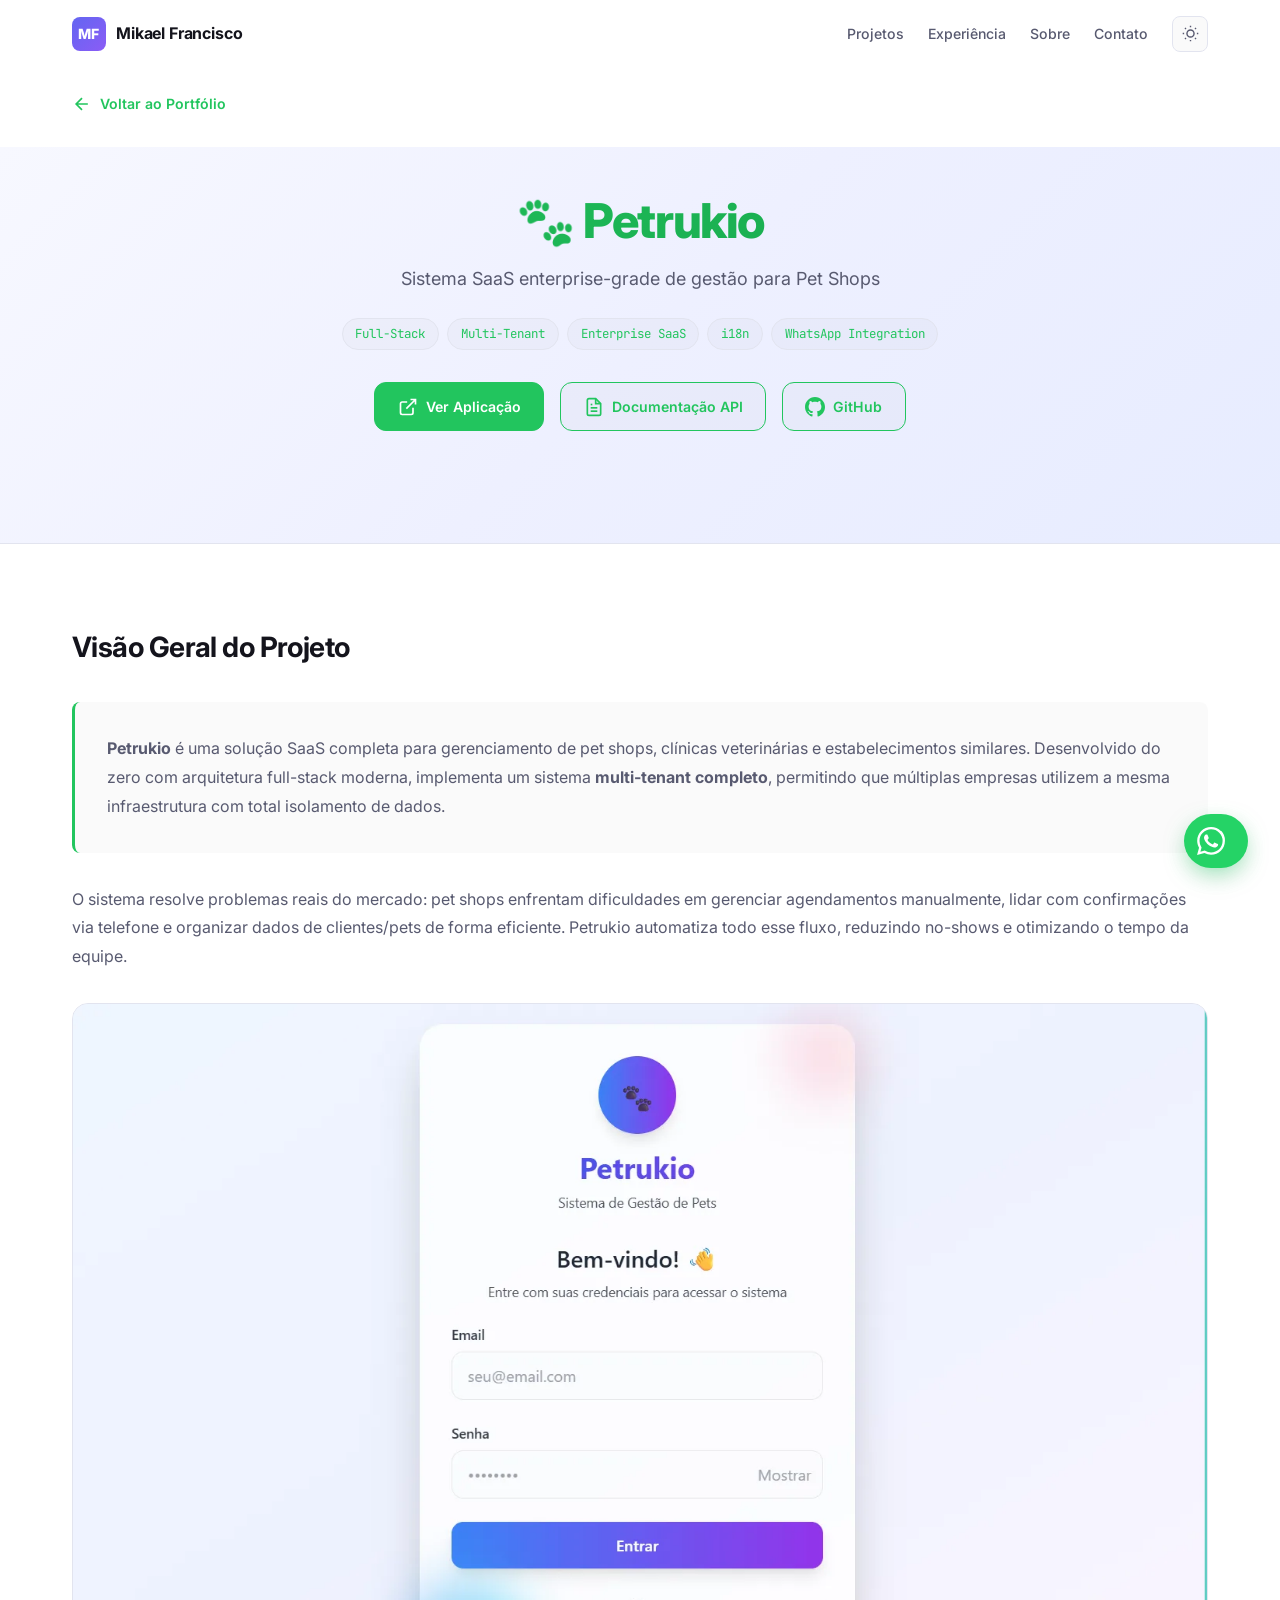
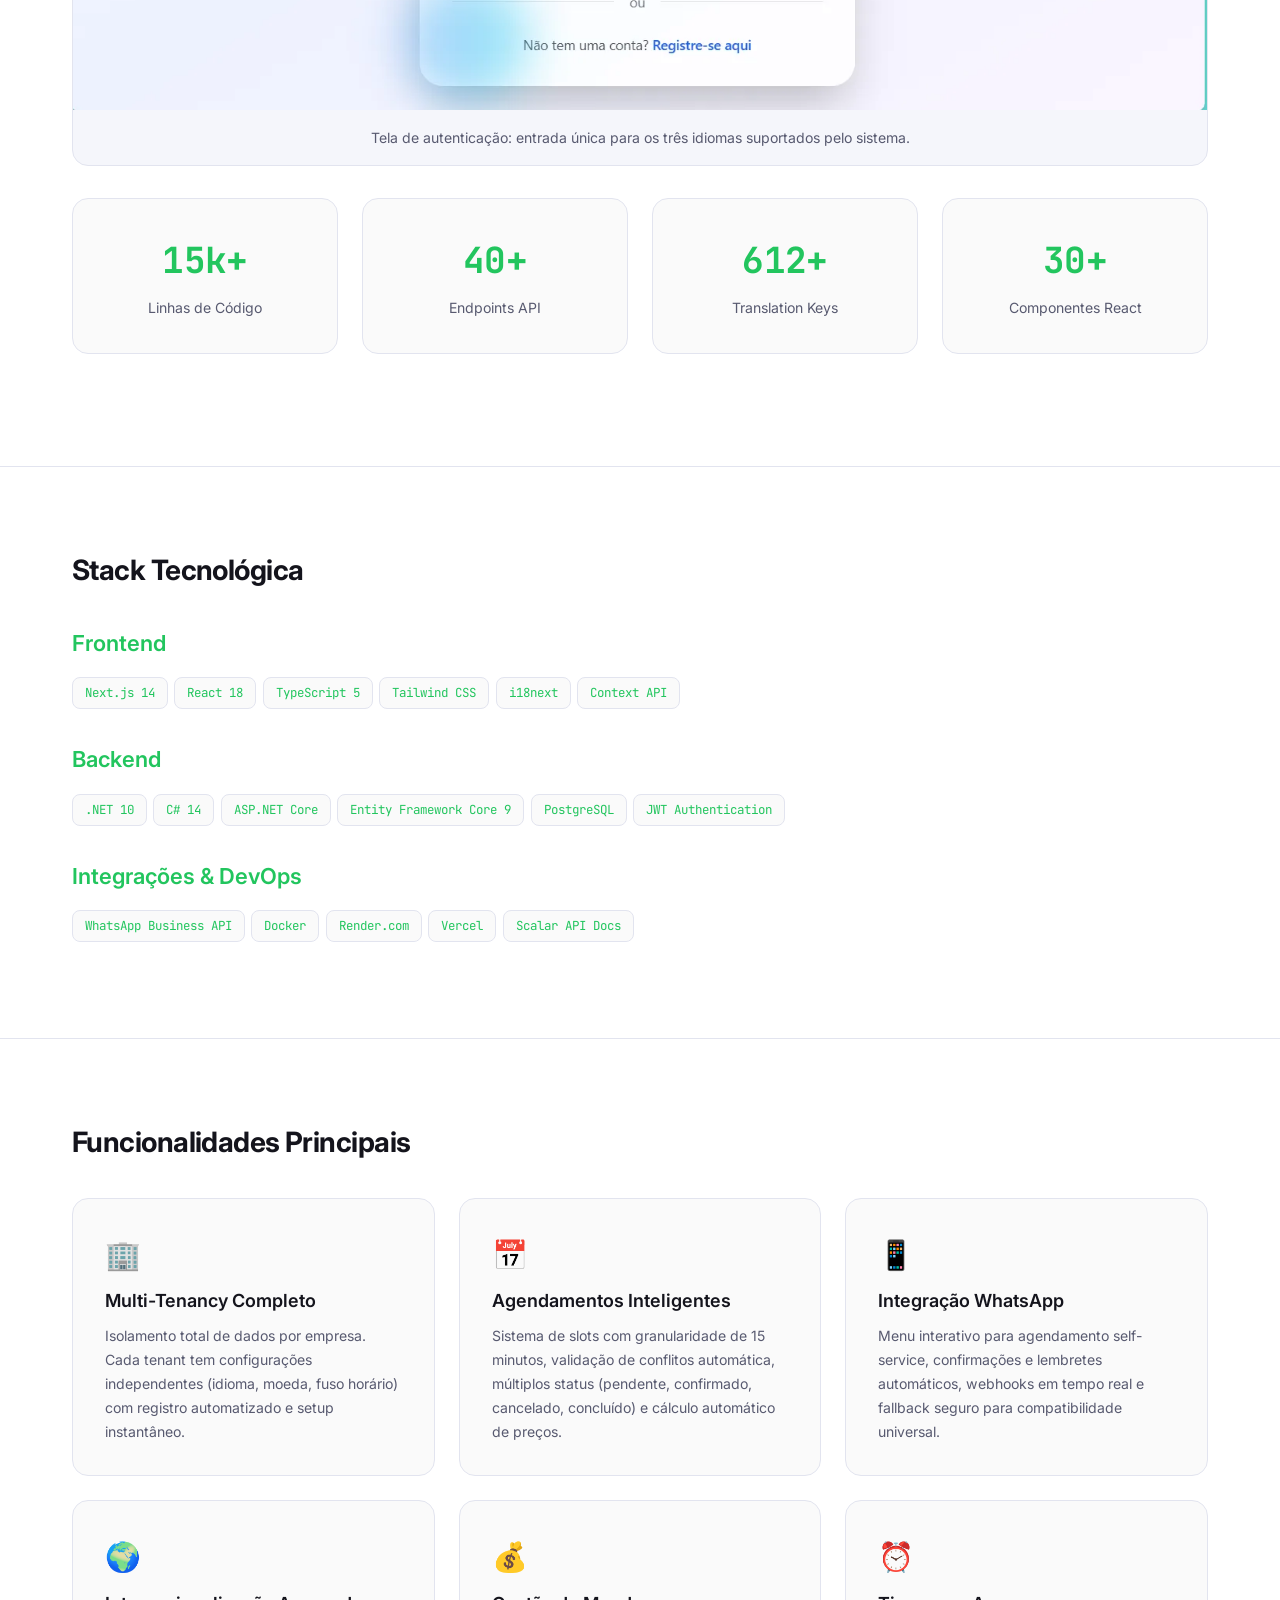
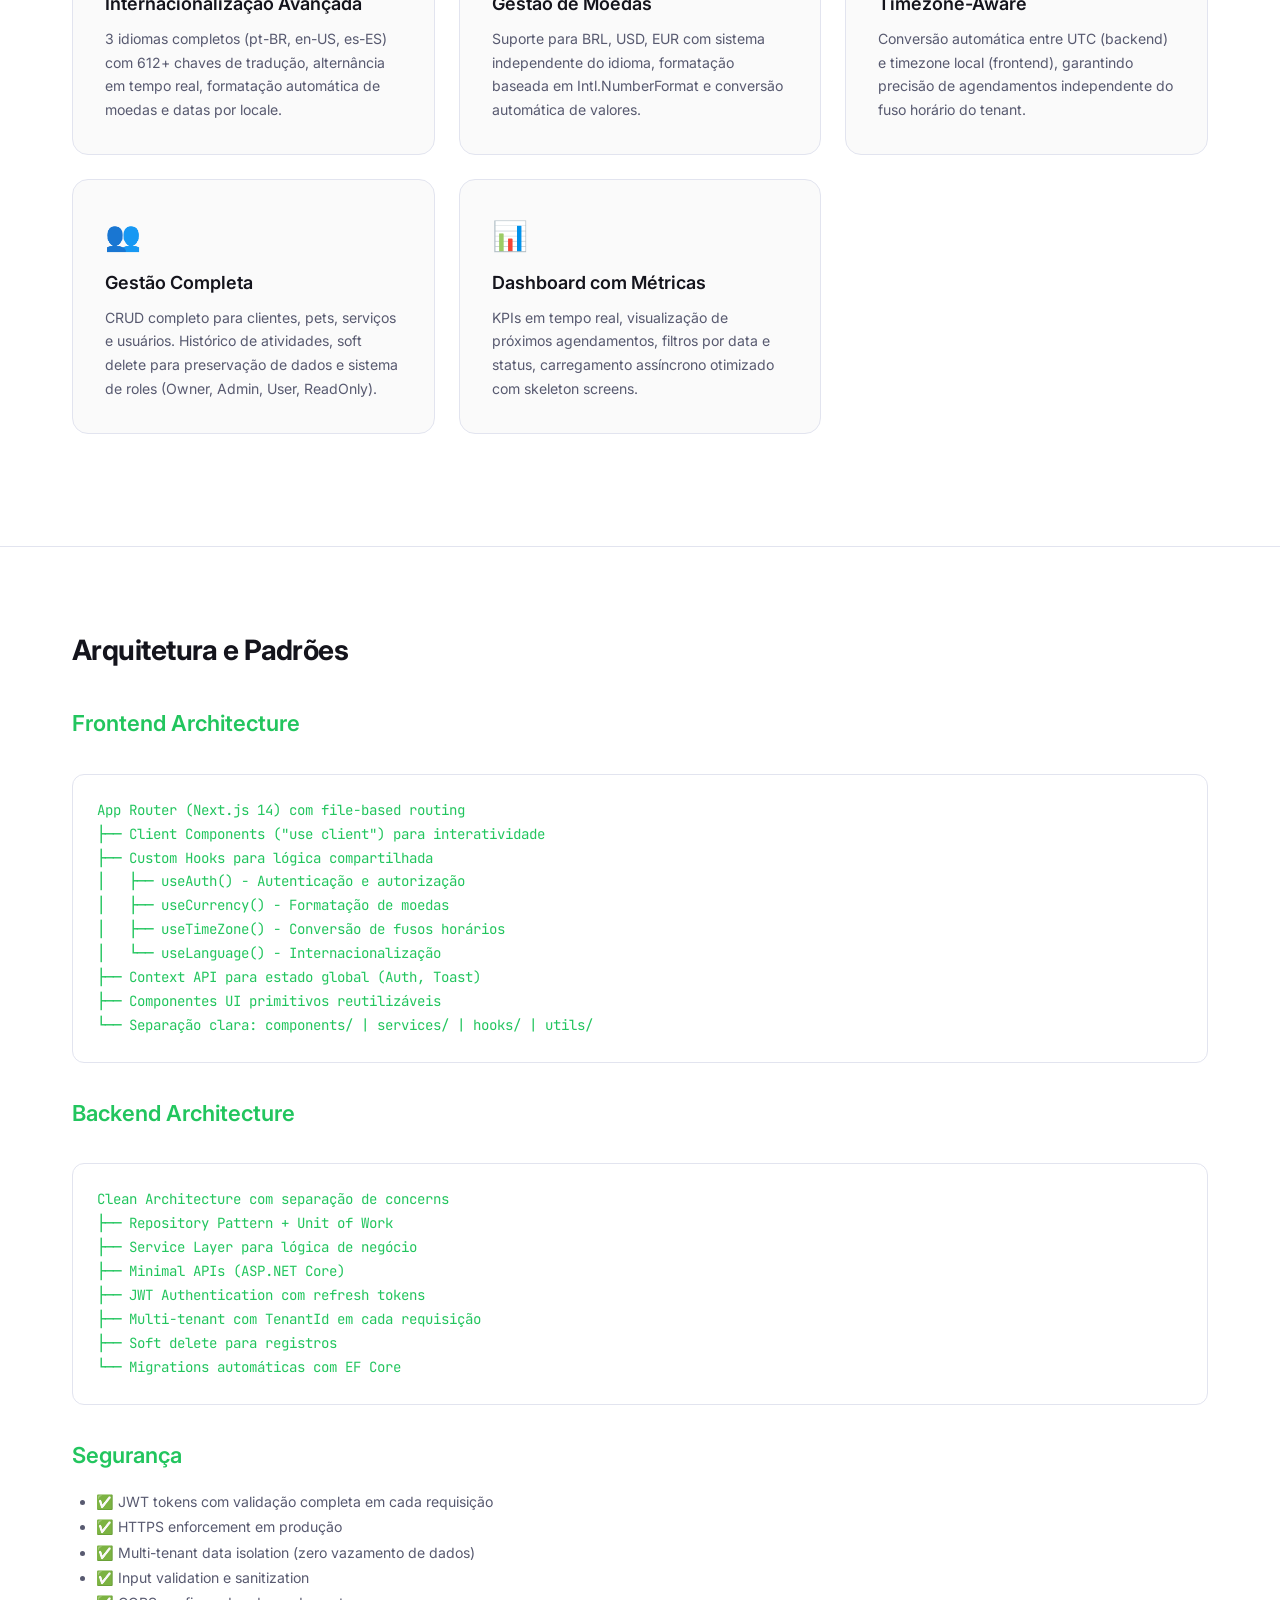
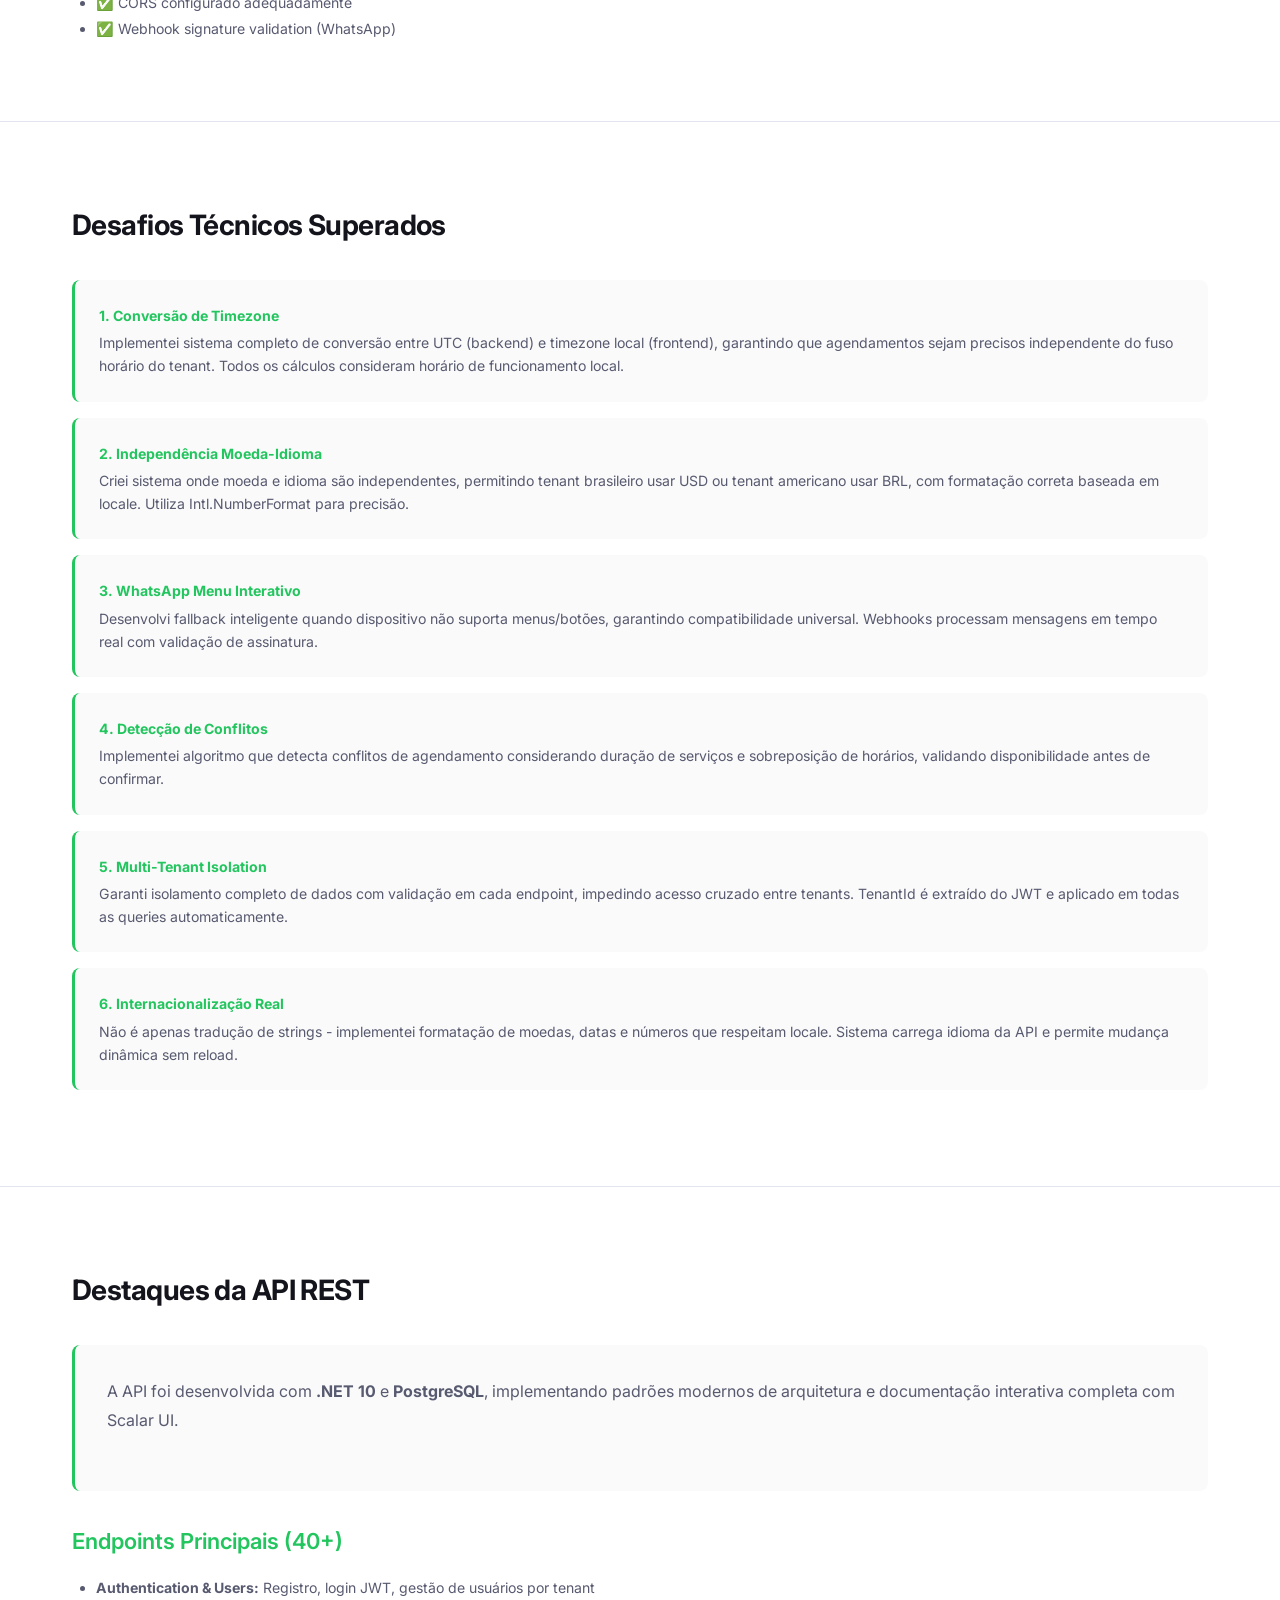
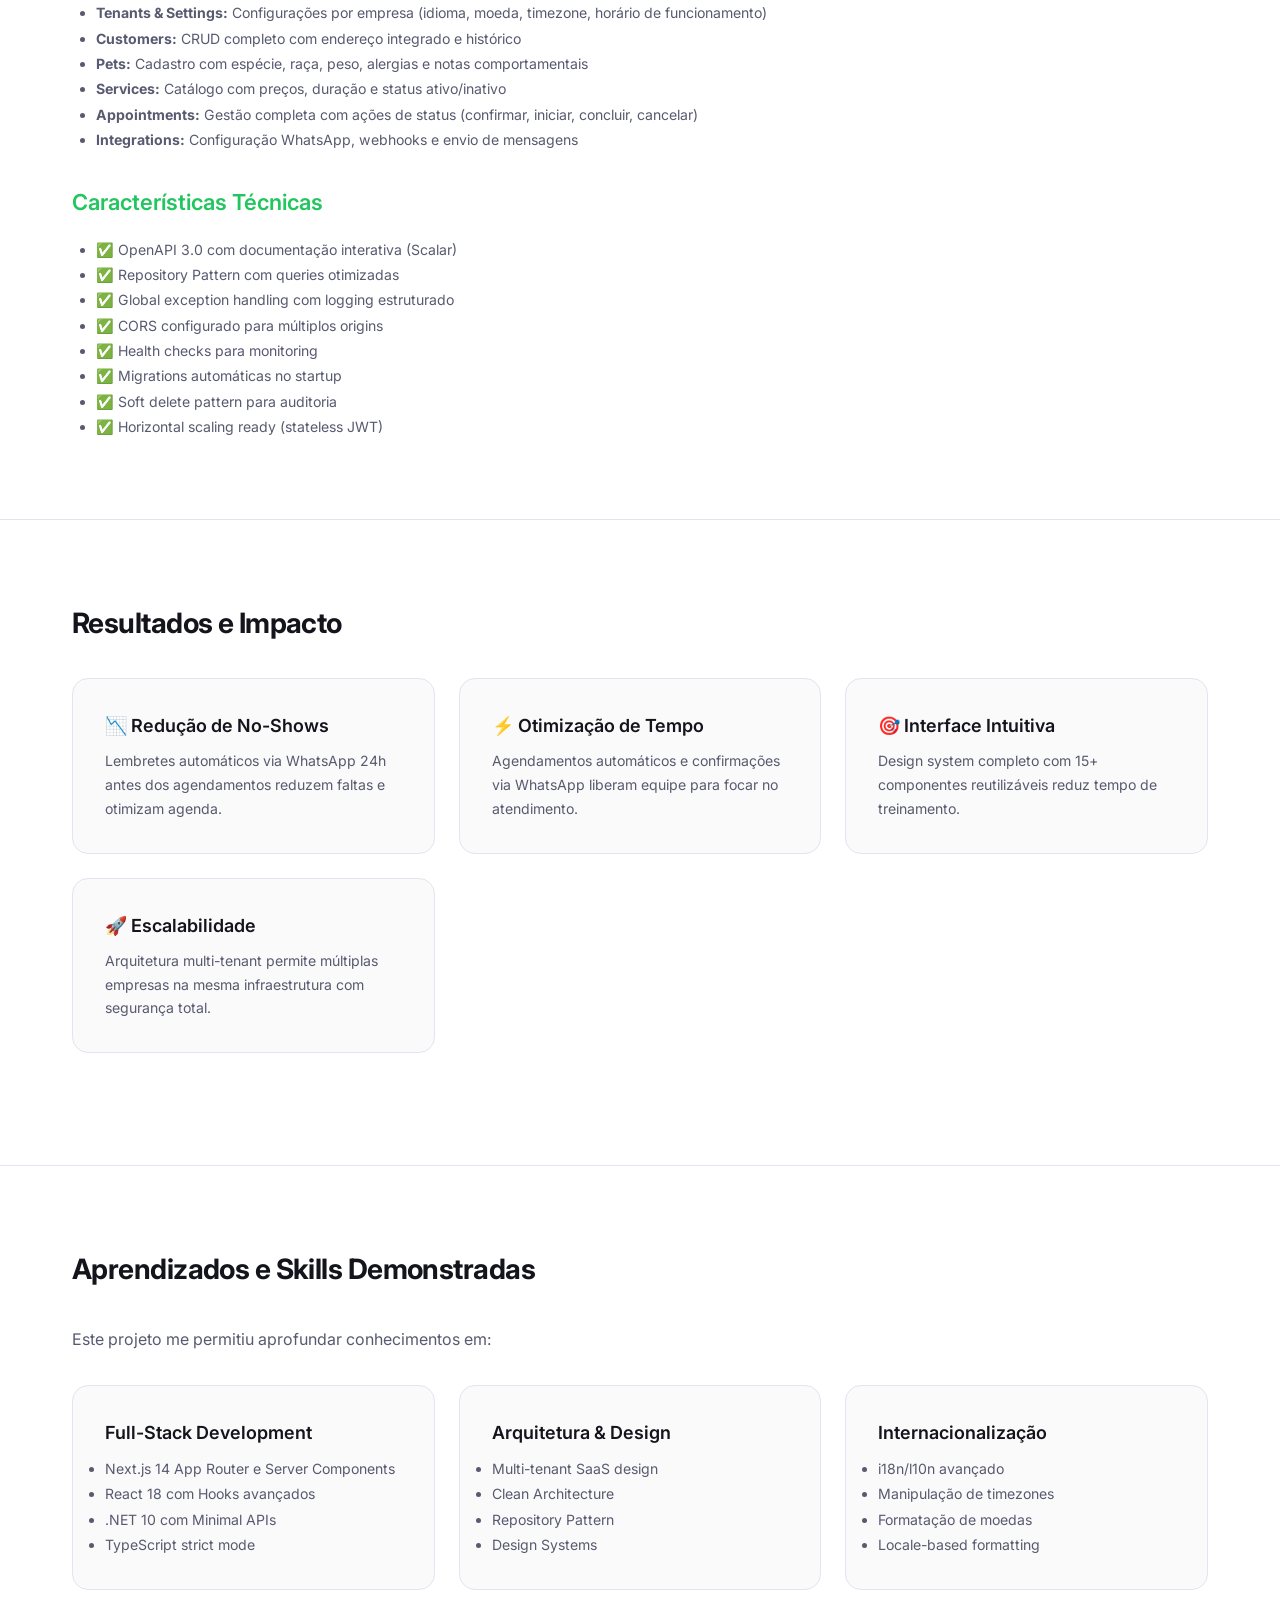
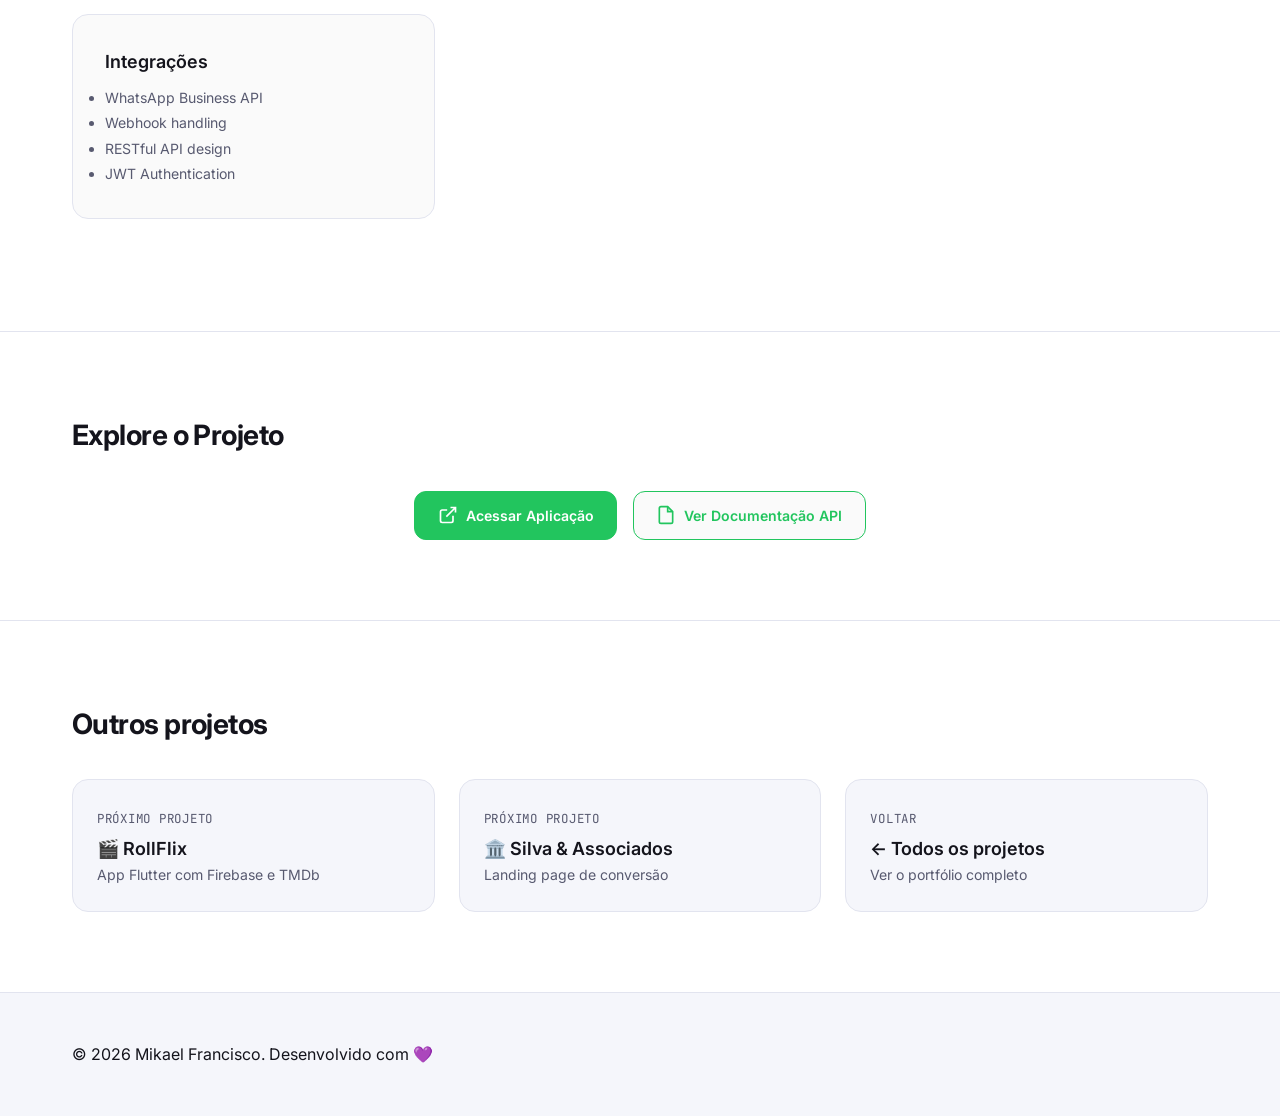
==== petrukio.html @ 21b694c0 "feat: reformula portfólio com SEO, performance e refinamento visual Corrige bugs que custavam contat" ====
<!DOCTYPE html>
<html lang="pt-BR">
<head>
    <meta charset="UTF-8">
    <meta name="viewport" content="width=device-width, initial-scale=1.0">

    <title>Petrukio — SaaS multi-tenant em .NET | Mikael Francisco</title>
    <meta name="description" content="Case study: SaaS multi-tenant para pet shops com API REST em .NET, front-end Next.js 14 + TypeScript, i18n em 3 idiomas e WhatsApp Business.">
    <meta name="author" content="Mikael Francisco">
    <meta name="robots" content="index, follow, max-image-preview:large">
    <meta name="theme-color" content="#0a0a0c">

    <link rel="canonical" href="https://mikaelfrancisco.vercel.app/petrukio">
    <link rel="alternate" hreflang="pt-BR" href="https://mikaelfrancisco.vercel.app/petrukio">
    <link rel="alternate" hreflang="x-default" href="https://mikaelfrancisco.vercel.app/petrukio">

    <!-- Open Graph -->
    <meta property="og:type" content="article">
    <meta property="og:site_name" content="Mikael Francisco">
    <meta property="og:locale" content="pt_BR">
    <meta property="og:title" content="Petrukio — SaaS multi-tenant para pet shops em .NET">
    <meta property="og:description" content="Case study: SaaS multi-tenant para pet shops com API REST em .NET, front-end Next.js 14 + TypeScript, i18n em 3 idiomas e WhatsApp Business.">
    <meta property="og:url" content="https://mikaelfrancisco.vercel.app/petrukio">
    <meta property="og:image" content="https://mikaelfrancisco.vercel.app/og-image.png">
    <meta property="og:image:width" content="1200">
    <meta property="og:image:height" content="630">

    <!-- Twitter -->
    <meta name="twitter:card" content="summary_large_image">
    <meta name="twitter:title" content="Petrukio — SaaS multi-tenant para pet shops em .NET">
    <meta name="twitter:description" content="Case study: SaaS multi-tenant para pet shops com API REST em .NET, front-end Next.js 14 + TypeScript, i18n em 3 idiomas e WhatsApp Business.">
    <meta name="twitter:image" content="https://mikaelfrancisco.vercel.app/og-image.png">

    <!-- Favicon -->
    <link rel="icon" type="image/svg+xml" href="favicon.svg">
    <link rel="icon" type="image/png" sizes="32x32" href="favicon-32.png">
    <link rel="apple-touch-icon" href="apple-touch-icon.png">
    <link rel="manifest" href="site.webmanifest">

    <!-- Fontes -->
    <link rel="preconnect" href="https://fonts.googleapis.com">
    <link rel="preconnect" href="https://fonts.gstatic.com" crossorigin>
    <link rel="stylesheet" href="https://fonts.googleapis.com/css2?family=Inter:wght@400;500;600;700;800&family=JetBrains+Mono:wght@400;500&display=swap">

    <link rel="stylesheet" href="style.css">

    <script>
        (function () {
            try {
                var saved = localStorage.getItem('theme');
                var theme = saved || (window.matchMedia('(prefers-color-scheme: light)').matches ? 'light' : 'dark');
                document.documentElement.setAttribute('data-theme', theme);
            } catch (e) {
                document.documentElement.setAttribute('data-theme', 'dark');
            }
        })();
    </script>

    <script type="application/ld+json">
    {
        "@context": "https://schema.org",
        "@graph": [
            {
                "@type": "SoftwareApplication",
                "name": "Petrukio",
                "applicationCategory": "BusinessApplication",
                "description": "Case study do Petrukio: sistema SaaS multi-tenant para pet shops, com API REST em .NET, front-end Next.js 14 + TypeScript, i18n em 3 idiomas e integração WhatsApp Business.",
                "url": "https://petrukio-app.vercel.app",
                "image": "https://mikaelfrancisco.vercel.app/og-image.png",
                "operatingSystem": "Web",
                "author": {
                    "@type": "Person",
                    "name": "Mikael Francisco",
                    "url": "https://mikaelfrancisco.vercel.app/"
                }
            },
            {
                "@type": "BreadcrumbList",
                "itemListElement": [
                    { "@type": "ListItem", "position": 1, "name": "Início", "item": "https://mikaelfrancisco.vercel.app/" },
                    { "@type": "ListItem", "position": 2, "name": "Petrukio", "item": "https://mikaelfrancisco.vercel.app/petrukio" }
                ]
            }
        ]
    }
    </script>
</head>
<body data-project="petrukio">
    <a href="#main" class="skip-link">Pular para o conteúdo</a>

    <nav class="navbar" id="navbar">
        <div class="container navbar-inner">
            <a href="index.html" class="navbar-brand">
                <span class="navbar-mark">MF</span>
                <span class="navbar-name">Mikael Francisco</span>
            </a>
            <button class="navbar-toggle" aria-label="Abrir menu" aria-expanded="false" aria-controls="navbar-menu">
                <span></span><span></span><span></span>
            </button>
            <ul class="navbar-menu" id="navbar-menu">
                <li><a href="index.html#projects">Projetos</a></li>
                <li><a href="index.html#experience">Experiência</a></li>
                <li><a href="index.html#about">Sobre</a></li>
                <li><a href="index.html#contact">Contato</a></li>
                <li>
                    <button class="theme-toggle" aria-label="Alternar tema claro e escuro" title="Alternar tema">
                        <svg class="theme-icon-dark" viewBox="0 0 24 24" fill="none" stroke="currentColor" stroke-width="2" aria-hidden="true">
                            <path d="M21 12.79A9 9 0 1 1 11.21 3 7 7 0 0 0 21 12.79z"/>
                        </svg>
                        <svg class="theme-icon-light" viewBox="0 0 24 24" fill="none" stroke="currentColor" stroke-width="2" aria-hidden="true">
                            <circle cx="12" cy="12" r="5"/>
                            <path d="M12 1v2M12 21v2M4.22 4.22l1.42 1.42M18.36 18.36l1.42 1.42M1 12h2M21 12h2M4.22 19.78l1.42-1.42M18.36 5.64l1.42-1.42"/>
                        </svg>
                    </button>
                </li>
            </ul>
        </div>
    </nav>

    <main id="main">

    <div class="container case-topbar">
        <a href="index.html" class="back-button">
            <svg width="20" height="20" viewBox="0 0 24 24" fill="none" stroke="currentColor" stroke-width="2">
                <path d="M19 12H5M12 19l-7-7 7-7"/>
            </svg>
            Voltar ao Portfólio
        </a>
    </div>

    <!-- Project Hero -->
    <section class="project-hero">
        <div class="container">
            <div class="project-header">
                <h1>🐾 Petrukio</h1>
                <p class="project-tagline">Sistema SaaS enterprise-grade de gestão para Pet Shops</p>
                
                <div class="project-badges">
                    <span class="badge">Full-Stack</span>
                    <span class="badge">Multi-Tenant</span>
                    <span class="badge">Enterprise SaaS</span>
                    <span class="badge">i18n</span>
                    <span class="badge">WhatsApp Integration</span>
                </div>

                <div class="project-actions">
                    <a href="https://petrukio-app.vercel.app" target="_blank" class="action-btn primary">
                        <svg width="20" height="20" viewBox="0 0 24 24" fill="none" stroke="currentColor" stroke-width="2">
                            <path d="M18 13v6a2 2 0 0 1-2 2H5a2 2 0 0 1-2-2V8a2 2 0 0 1 2-2h6M15 3h6v6M10 14L21 3"/>
                        </svg>
                        Ver Aplicação
                    </a>
                    <a href="https://petrukioapp-api.onrender.com/scalar/v1" target="_blank" class="action-btn">
                        <svg width="20" height="20" viewBox="0 0 24 24" fill="none" stroke="currentColor" stroke-width="2">
                            <path d="M14 2H6a2 2 0 0 0-2 2v16a2 2 0 0 0 2 2h12a2 2 0 0 0 2-2V8z"/>
                            <polyline points="14 2 14 8 20 8"/>
                            <line x1="16" y1="13" x2="8" y2="13"/>
                            <line x1="16" y1="17" x2="8" y2="17"/>
                            <polyline points="10 9 9 9 8 9"/>
                        </svg>
                        Documentação API
                    </a>
                    <a href="https://github.com/Gipsy7/PetrukioApp" target="_blank" class="action-btn">
                        <svg width="20" height="20" viewBox="0 0 24 24" fill="currentColor">
                            <path d="M12 0c-6.626 0-12 5.373-12 12 0 5.302 3.438 9.8 8.207 11.387.599.111.793-.261.793-.577v-2.234c-3.338.726-4.033-1.416-4.033-1.416-.546-1.387-1.333-1.756-1.333-1.756-1.089-.745.083-.729.083-.729 1.205.084 1.839 1.237 1.839 1.237 1.07 1.834 2.807 1.304 3.492.997.107-.775.418-1.305.762-1.604-2.665-.305-5.467-1.334-5.467-5.931 0-1.311.469-2.381 1.236-3.221-.124-.303-.535-1.524.117-3.176 0 0 1.008-.322 3.301 1.23.957-.266 1.983-.399 3.003-.404 1.02.005 2.047.138 3.006.404 2.291-1.552 3.297-1.23 3.297-1.23.653 1.653.242 2.874.118 3.176.77.84 1.235 1.911 1.235 3.221 0 4.609-2.807 5.624-5.479 5.921.43.372.823 1.102.823 2.222v3.293c0 .319.192.694.801.576 4.765-1.589 8.199-6.086 8.199-11.386 0-6.627-5.373-12-12-12z"/>
                        </svg>
                        GitHub
                    </a>
                </div>
            </div>
        </div>
    </section>

    <!-- Overview -->
    <section class="content-section">
        <div class="container">
            <h2 class="case-section-title">Visão Geral do Projeto</h2>
            
            <div class="highlight-box">
                <p class="text-content" style="margin-bottom: 0;">
                    <strong>Petrukio</strong> é uma solução SaaS completa para gerenciamento de pet shops, clínicas veterinárias e estabelecimentos similares. 
                    Desenvolvido do zero com arquitetura full-stack moderna, implementa um sistema <strong>multi-tenant completo</strong>, 
                    permitindo que múltiplas empresas utilizem a mesma infraestrutura com total isolamento de dados.
                </p>
            </div>

            <p class="text-content">
                O sistema resolve problemas reais do mercado: pet shops enfrentam dificuldades em gerenciar agendamentos manualmente, 
                lidar com confirmações via telefone e organizar dados de clientes/pets de forma eficiente. Petrukio automatiza todo esse 
                fluxo, reduzindo no-shows e otimizando o tempo da equipe.
            </p>

            <figure class="project-figure">
                <img src="assets/images/Petrukio/petrukiologin.webp"
                     alt="Tela de login do Petrukio, com identidade visual do sistema e seletor de idioma"
                     loading="lazy" decoding="async">
                <figcaption>Tela de autenticação: entrada única para os três idiomas suportados pelo sistema.</figcaption>
            </figure>

            <div class="stats-grid">
                <div class="stat-card">
                    <span class="stat-number">15k+</span>
                    <span class="stat-label">Linhas de Código</span>
                </div>
                <div class="stat-card">
                    <span class="stat-number">40+</span>
                    <span class="stat-label">Endpoints API</span>
                </div>
                <div class="stat-card">
                    <span class="stat-number">612+</span>
                    <span class="stat-label">Translation Keys</span>
                </div>
                <div class="stat-card">
                    <span class="stat-number">30+</span>
                    <span class="stat-label">Componentes React</span>
                </div>
            </div>
        </div>
    </section>

    <!-- Technologies -->
    <section class="content-section">
        <div class="container">
            <h2 class="case-section-title">Stack Tecnológica</h2>

            <h3 class="subsection-title">Frontend</h3>
            <div class="tech-chips">
                <span class="tech-chip">Next.js 14</span>
                <span class="tech-chip">React 18</span>
                <span class="tech-chip">TypeScript 5</span>
                <span class="tech-chip">Tailwind CSS</span>
                <span class="tech-chip">i18next</span>
                <span class="tech-chip">Context API</span>
            </div>

            <h3 class="subsection-title">Backend</h3>
            <div class="tech-chips">
                <span class="tech-chip">.NET 10</span>
                <span class="tech-chip">C# 14</span>
                <span class="tech-chip">ASP.NET Core</span>
                <span class="tech-chip">Entity Framework Core 9</span>
                <span class="tech-chip">PostgreSQL</span>
                <span class="tech-chip">JWT Authentication</span>
            </div>

            <h3 class="subsection-title">Integrações & DevOps</h3>
            <div class="tech-chips">
                <span class="tech-chip">WhatsApp Business API</span>
                <span class="tech-chip">Docker</span>
                <span class="tech-chip">Render.com</span>
                <span class="tech-chip">Vercel</span>
                <span class="tech-chip">Scalar API Docs</span>
            </div>
        </div>
    </section>

    <!-- Features -->
    <section class="content-section">
        <div class="container">
            <h2 class="case-section-title">Funcionalidades Principais</h2>

            <div class="feature-grid">
                <div class="feature-card">
                    <div class="feature-icon">🏢</div>
                    <h3 class="feature-title">Multi-Tenancy Completo</h3>
                    <p class="feature-description">
                        Isolamento total de dados por empresa. Cada tenant tem configurações independentes (idioma, moeda, fuso horário) 
                        com registro automatizado e setup instantâneo.
                    </p>
                </div>

                <div class="feature-card">
                    <div class="feature-icon">📅</div>
                    <h3 class="feature-title">Agendamentos Inteligentes</h3>
                    <p class="feature-description">
                        Sistema de slots com granularidade de 15 minutos, validação de conflitos automática, múltiplos status 
                        (pendente, confirmado, cancelado, concluído) e cálculo automático de preços.
                    </p>
                </div>

                <div class="feature-card">
                    <div class="feature-icon">📱</div>
                    <h3 class="feature-title">Integração WhatsApp</h3>
                    <p class="feature-description">
                        Menu interativo para agendamento self-service, confirmações e lembretes automáticos, webhooks em tempo real 
                        e fallback seguro para compatibilidade universal.
                    </p>
                </div>

                <div class="feature-card">
                    <div class="feature-icon">🌍</div>
                    <h3 class="feature-title">Internacionalização Avançada</h3>
                    <p class="feature-description">
                        3 idiomas completos (pt-BR, en-US, es-ES) com 612+ chaves de tradução, alternância em tempo real, 
                        formatação automática de moedas e datas por locale.
                    </p>
                </div>

                <div class="feature-card">
                    <div class="feature-icon">💰</div>
                    <h3 class="feature-title">Gestão de Moedas</h3>
                    <p class="feature-description">
                        Suporte para BRL, USD, EUR com sistema independente do idioma, formatação baseada em Intl.NumberFormat 
                        e conversão automática de valores.
                    </p>
                </div>

                <div class="feature-card">
                    <div class="feature-icon">⏰</div>
                    <h3 class="feature-title">Timezone-Aware</h3>
                    <p class="feature-description">
                        Conversão automática entre UTC (backend) e timezone local (frontend), garantindo precisão de agendamentos 
                        independente do fuso horário do tenant.
                    </p>
                </div>

                <div class="feature-card">
                    <div class="feature-icon">👥</div>
                    <h3 class="feature-title">Gestão Completa</h3>
                    <p class="feature-description">
                        CRUD completo para clientes, pets, serviços e usuários. Histórico de atividades, soft delete para preservação 
                        de dados e sistema de roles (Owner, Admin, User, ReadOnly).
                    </p>
                </div>

                <div class="feature-card">
                    <div class="feature-icon">📊</div>
                    <h3 class="feature-title">Dashboard com Métricas</h3>
                    <p class="feature-description">
                        KPIs em tempo real, visualização de próximos agendamentos, filtros por data e status, 
                        carregamento assíncrono otimizado com skeleton screens.
                    </p>
                </div>
            </div>
        </div>
    </section>

    <!-- Architecture -->
    <section class="content-section">
        <div class="container">
            <h2 class="case-section-title">Arquitetura e Padrões</h2>

            <h3 class="subsection-title">Frontend Architecture</h3>
            <div class="code-block">
                <pre>App Router (Next.js 14) com file-based routing
├── Client Components ("use client") para interatividade
├── Custom Hooks para lógica compartilhada
│   ├── useAuth() - Autenticação e autorização
│   ├── useCurrency() - Formatação de moedas
│   ├── useTimeZone() - Conversão de fusos horários
│   └── useLanguage() - Internacionalização
├── Context API para estado global (Auth, Toast)
├── Componentes UI primitivos reutilizáveis
└── Separação clara: components/ | services/ | hooks/ | utils/</pre>
            </div>

            <h3 class="subsection-title">Backend Architecture</h3>
            <div class="code-block">
                <pre>Clean Architecture com separação de concerns
├── Repository Pattern + Unit of Work
├── Service Layer para lógica de negócio
├── Minimal APIs (ASP.NET Core)
├── JWT Authentication com refresh tokens
├── Multi-tenant com TenantId em cada requisição
├── Soft delete para registros
└── Migrations automáticas com EF Core</pre>
            </div>

            <h3 class="subsection-title">Segurança</h3>
            <ul class="simple-list">
                <li>✅ JWT tokens com validação completa em cada requisição</li>
                <li>✅ HTTPS enforcement em produção</li>
                <li>✅ Multi-tenant data isolation (zero vazamento de dados)</li>
                <li>✅ Input validation e sanitization</li>
                <li>✅ CORS configurado adequadamente</li>
                <li>✅ Webhook signature validation (WhatsApp)</li>
            </ul>
        </div>
    </section>

    <!-- Technical Challenges -->
    <section class="content-section">
        <div class="container">
            <h2 class="case-section-title">Desafios Técnicos Superados</h2>

            <ul class="challenge-list">
                <li class="challenge-item">
                    <strong>1. Conversão de Timezone</strong>
                    Implementei sistema completo de conversão entre UTC (backend) e timezone local (frontend), garantindo que 
                    agendamentos sejam precisos independente do fuso horário do tenant. Todos os cálculos consideram horário de 
                    funcionamento local.
                </li>

                <li class="challenge-item">
                    <strong>2. Independência Moeda-Idioma</strong>
                    Criei sistema onde moeda e idioma são independentes, permitindo tenant brasileiro usar USD ou tenant americano 
                    usar BRL, com formatação correta baseada em locale. Utiliza Intl.NumberFormat para precisão.
                </li>

                <li class="challenge-item">
                    <strong>3. WhatsApp Menu Interativo</strong>
                    Desenvolvi fallback inteligente quando dispositivo não suporta menus/botões, garantindo compatibilidade universal. 
                    Webhooks processam mensagens em tempo real com validação de assinatura.
                </li>

                <li class="challenge-item">
                    <strong>4. Detecção de Conflitos</strong>
                    Implementei algoritmo que detecta conflitos de agendamento considerando duração de serviços e sobreposição de horários, 
                    validando disponibilidade antes de confirmar.
                </li>

                <li class="challenge-item">
                    <strong>5. Multi-Tenant Isolation</strong>
                    Garanti isolamento completo de dados com validação em cada endpoint, impedindo acesso cruzado entre tenants. 
                    TenantId é extraído do JWT e aplicado em todas as queries automaticamente.
                </li>

                <li class="challenge-item">
                    <strong>6. Internacionalização Real</strong>
                    Não é apenas tradução de strings - implementei formatação de moedas, datas e números que respeitam locale. 
                    Sistema carrega idioma da API e permite mudança dinâmica sem reload.
                </li>
            </ul>
        </div>
    </section>

    <!-- API Highlights -->
    <section class="content-section">
        <div class="container">
            <h2 class="case-section-title">Destaques da API REST</h2>

            <div class="highlight-box">
                <p class="text-content">
                    A API foi desenvolvida com <strong>.NET 10</strong> e <strong>PostgreSQL</strong>, implementando padrões modernos 
                    de arquitetura e documentação interativa completa com Scalar UI.
                </p>
            </div>

            <h3 class="subsection-title">Endpoints Principais (40+)</h3>
            <ul class="simple-list">
                <li><strong>Authentication & Users:</strong> Registro, login JWT, gestão de usuários por tenant</li>
                <li><strong>Tenants & Settings:</strong> Configurações por empresa (idioma, moeda, timezone, horário de funcionamento)</li>
                <li><strong>Customers:</strong> CRUD completo com endereço integrado e histórico</li>
                <li><strong>Pets:</strong> Cadastro com espécie, raça, peso, alergias e notas comportamentais</li>
                <li><strong>Services:</strong> Catálogo com preços, duração e status ativo/inativo</li>
                <li><strong>Appointments:</strong> Gestão completa com ações de status (confirmar, iniciar, concluir, cancelar)</li>
                <li><strong>Integrations:</strong> Configuração WhatsApp, webhooks e envio de mensagens</li>
            </ul>

            <h3 class="subsection-title">Características Técnicas</h3>
            <ul class="simple-list">
                <li>✅ OpenAPI 3.0 com documentação interativa (Scalar)</li>
                <li>✅ Repository Pattern com queries otimizadas</li>
                <li>✅ Global exception handling com logging estruturado</li>
                <li>✅ CORS configurado para múltiplos origins</li>
                <li>✅ Health checks para monitoring</li>
                <li>✅ Migrations automáticas no startup</li>
                <li>✅ Soft delete pattern para auditoria</li>
                <li>✅ Horizontal scaling ready (stateless JWT)</li>
            </ul>
        </div>
    </section>

    <!-- Results -->
    <section class="content-section">
        <div class="container">
            <h2 class="case-section-title">Resultados e Impacto</h2>

            <div class="feature-grid">
                <div class="feature-card">
                    <h3 class="feature-title">📉 Redução de No-Shows</h3>
                    <p class="feature-description">
                        Lembretes automáticos via WhatsApp 24h antes dos agendamentos reduzem faltas e otimizam agenda.
                    </p>
                </div>

                <div class="feature-card">
                    <h3 class="feature-title">⚡ Otimização de Tempo</h3>
                    <p class="feature-description">
                        Agendamentos automáticos e confirmações via WhatsApp liberam equipe para focar no atendimento.
                    </p>
                </div>

                <div class="feature-card">
                    <h3 class="feature-title">🎯 Interface Intuitiva</h3>
                    <p class="feature-description">
                        Design system completo com 15+ componentes reutilizáveis reduz tempo de treinamento.
                    </p>
                </div>

                <div class="feature-card">
                    <h3 class="feature-title">🚀 Escalabilidade</h3>
                    <p class="feature-description">
                        Arquitetura multi-tenant permite múltiplas empresas na mesma infraestrutura com segurança total.
                    </p>
                </div>
            </div>
        </div>
    </section>

    <!-- Learning -->
    <section class="content-section">
        <div class="container">
            <h2 class="case-section-title">Aprendizados e Skills Demonstradas</h2>

            <div class="text-content">
                <p>Este projeto me permitiu aprofundar conhecimentos em:</p>
            </div>

            <div class="feature-grid">
                <div class="feature-card">
                    <h3 class="feature-title">Full-Stack Development</h3>
                    <ul class="simple-list" style="margin-left: 0;">
                        <li>Next.js 14 App Router e Server Components</li>
                        <li>React 18 com Hooks avançados</li>
                        <li>.NET 10 com Minimal APIs</li>
                        <li>TypeScript strict mode</li>
                    </ul>
                </div>

                <div class="feature-card">
                    <h3 class="feature-title">Arquitetura & Design</h3>
                    <ul class="simple-list" style="margin-left: 0;">
                        <li>Multi-tenant SaaS design</li>
                        <li>Clean Architecture</li>
                        <li>Repository Pattern</li>
                        <li>Design Systems</li>
                    </ul>
                </div>

                <div class="feature-card">
                    <h3 class="feature-title">Internacionalização</h3>
                    <ul class="simple-list" style="margin-left: 0;">
                        <li>i18n/l10n avançado</li>
                        <li>Manipulação de timezones</li>
                        <li>Formatação de moedas</li>
                        <li>Locale-based formatting</li>
                    </ul>
                </div>

                <div class="feature-card">
                    <h3 class="feature-title">Integrações</h3>
                    <ul class="simple-list" style="margin-left: 0;">
                        <li>WhatsApp Business API</li>
                        <li>Webhook handling</li>
                        <li>RESTful API design</li>
                        <li>JWT Authentication</li>
                    </ul>
                </div>
            </div>
        </div>
    </section>

    <!-- Footer Actions -->
    <section class="content-section" style="border-bottom: none;">
        <div class="container" style="text-align: center;">
            <h2 class="case-section-title">Explore o Projeto</h2>
            <div class="project-actions">
                <a href="https://petrukio-app.vercel.app" target="_blank" class="action-btn primary">
                    <svg width="20" height="20" viewBox="0 0 24 24" fill="none" stroke="currentColor" stroke-width="2">
                        <path d="M18 13v6a2 2 0 0 1-2 2H5a2 2 0 0 1-2-2V8a2 2 0 0 1 2-2h6M15 3h6v6M10 14L21 3"/>
                    </svg>
                    Acessar Aplicação
                </a>
                <a href="https://petrukioapp-api.onrender.com/scalar/v1" target="_blank" class="action-btn">
                    <svg width="20" height="20" viewBox="0 0 24 24" fill="none" stroke="currentColor" stroke-width="2">
                        <path d="M14 2H6a2 2 0 0 0-2 2v16a2 2 0 0 0 2 2h12a2 2 0 0 0 2-2V8z"/>
                        <polyline points="14 2 14 8 20 8"/>
                    </svg>
                    Ver Documentação API
                </a>
            </div>
        </div>
    </section>

    </main>

    <!-- Outros projetos -->
    <section class="case-nav">
        <div class="container">
            <h2 class="case-section-title">Outros projetos</h2>
            <div class="case-nav-grid">
                <a href="rollflix.html" class="case-nav-card">
                    <span class="case-nav-label">Próximo projeto</span>
                    <p class="case-nav-title">🎬 RollFlix</p>
                    <p class="feature-description">App Flutter com Firebase e TMDb</p>
                </a>
                <a href="silva.html" class="case-nav-card">
                    <span class="case-nav-label">Próximo projeto</span>
                    <p class="case-nav-title">🏛️ Silva & Associados</p>
                    <p class="feature-description">Landing page de conversão</p>
                </a>
                <a href="index.html#projects" class="case-nav-card">
                    <span class="case-nav-label">Voltar</span>
                    <p class="case-nav-title">← Todos os projetos</p>
                    <p class="feature-description">Ver o portfólio completo</p>
                </a>
            </div>
        </div>
    </section>

    <!-- Footer -->
    <footer class="footer">
        <div class="container">
            <p>&copy; 2026 Mikael Francisco. Desenvolvido com 💜</p>
        </div>
    </footer>

    <script src="script.js"></script>
</body>
</html>
---- style.css ----
/* ========================================
   DESIGN TOKENS
   ======================================== */

:root {
    /* Tipografia */
    --font-sans: 'Inter', -apple-system, BlinkMacSystemFont, 'Segoe UI', sans-serif;
    --font-mono: 'JetBrains Mono', ui-monospace, 'Cascadia Code', Consolas, monospace;

    --text-xs: 0.78rem;
    --text-sm: 0.88rem;
    --text-base: 1rem;
    --text-lg: 1.125rem;
    --text-xl: 1.375rem;
    --text-2xl: 1.75rem;
    --text-3xl: 2.25rem;
    --text-4xl: 3rem;
    --text-5xl: clamp(2.5rem, 7vw, 4.25rem);

    /* Cores de destaque (constantes nos dois temas) */
    --accent-primary: #6366f1;
    --accent-secondary: #8b5cf6;
    --accent-hover: #4f46e5;
    --accent-gradient: linear-gradient(135deg, var(--accent-primary) 0%, var(--accent-secondary) 100%);
    /* Marca do site: fixa, não acompanha o accent da página de projeto */
    --brand-gradient: linear-gradient(135deg, #6366f1 0%, #8b5cf6 100%);

    /* Espaçamento */
    --spacing-xs: 0.5rem;
    --spacing-sm: 1rem;
    --spacing-md: 1.5rem;
    --spacing-lg: 2rem;
    --spacing-xl: 3rem;
    --spacing-2xl: 5rem;

    /* Raio */
    --radius-sm: 0.5rem;
    --radius-md: 0.75rem;
    --radius-lg: 1rem;
    --radius-full: 999px;

    /* Transições */
    --transition-fast: 0.18s cubic-bezier(0.4, 0, 0.2, 1);
    --transition-normal: 0.28s cubic-bezier(0.4, 0, 0.2, 1);
    --transition-slow: 0.5s cubic-bezier(0.4, 0, 0.2, 1);

    --max-width: 1200px;
    --navbar-height: 68px;
    --fab-size: 54px;
}

/* Tema escuro (padrão) */
:root,
:root[data-theme="dark"] {
    --bg-primary: #0a0a0c;
    --bg-secondary: #121216;
    --bg-tertiary: #1c1c22;
    --bg-elevated: rgba(255, 255, 255, 0.03);
    --text-primary: #f2f2f5;
    --text-secondary: #9a9aab;
    --border-color: #26262f;
    --border-strong: #35353f;
    --glow-color: rgba(99, 102, 241, 0.45);
    --navbar-bg: rgba(10, 10, 12, 0.72);
    --hero-gradient: linear-gradient(135deg, #0a0a0c 0%, #14142a 50%, #101a30 100%);
    --shadow-md: 0 10px 30px rgba(0, 0, 0, 0.45);
    --shadow-lg: 0 20px 45px rgba(0, 0, 0, 0.6);
}

/* Tema claro */
:root[data-theme="light"] {
    --bg-primary: #ffffff;
    --bg-secondary: #f5f6fb;
    --bg-tertiary: #eaecf5;
    --bg-elevated: rgba(15, 15, 30, 0.02);
    --text-primary: #14141c;
    --text-secondary: #585a70;
    --border-color: #e2e4ef;
    --border-strong: #cdd0e0;
    --glow-color: rgba(99, 102, 241, 0.28);
    --navbar-bg: rgba(255, 255, 255, 0.78);
    --hero-gradient: linear-gradient(135deg, #f7f8ff 0%, #eef0ff 50%, #e7ecff 100%);
    --shadow-md: 0 10px 30px rgba(20, 20, 45, 0.08);
    --shadow-lg: 0 20px 45px rgba(20, 20, 45, 0.12);
}

/* Accents por página de case study */
[data-project="petrukio"] {
    --accent-primary: #22c55e;
    --accent-secondary: #16a34a;
    --accent-gradient: linear-gradient(135deg, #22c55e 0%, #16a34a 100%);
    --accent-hover: #15803d;
    --glow-color: rgba(34, 197, 94, 0.4);
}

[data-project="rollflix"] {
    --accent-primary: #fbbf24;
    --accent-secondary: #f59e0b;
    --accent-gradient: linear-gradient(135deg, #fbbf24 0%, #f59e0b 100%);
    --accent-hover: #d97706;
    --glow-color: rgba(251, 191, 36, 0.4);
}

[data-project="silva"] {
    --accent-primary: #d4af37;
    --accent-secondary: #c19b2e;
    --accent-gradient: linear-gradient(135deg, #d4af37 0%, #c19b2e 100%);
    --accent-hover: #a8861f;
    --glow-color: rgba(212, 175, 55, 0.4);
}

/* ========================================
   RESET & BASE
   ======================================== */

*,
*::before,
*::after {
    margin: 0;
    padding: 0;
    box-sizing: border-box;
}

html {
    scroll-behavior: smooth;
    scroll-padding-top: calc(var(--navbar-height) + 1rem);
    -webkit-text-size-adjust: 100%;
}

body {
    font-family: var(--font-sans);
    background-color: var(--bg-primary);
    color: var(--text-primary);
    line-height: 1.65;
    overflow-x: hidden;
    font-size: var(--text-base);
    transition: background-color var(--transition-normal), color var(--transition-normal);
}

img,
video {
    max-width: 100%;
    display: block;
}

::selection {
    background: var(--accent-primary);
    color: #fff;
    text-shadow: none;
}

:focus-visible {
    outline: 2px solid var(--accent-primary);
    outline-offset: 3px;
    border-radius: 4px;
}

.skip-link {
    position: absolute;
    top: -100px;
    left: var(--spacing-sm);
    z-index: 2000;
    padding: 0.75rem 1.25rem;
    background: var(--accent-primary);
    color: #fff;
    border-radius: var(--radius-sm);
    text-decoration: none;
    font-weight: 600;
    transition: top var(--transition-fast);
}

.skip-link:focus {
    top: var(--spacing-sm);
}

/* ========================================
   LAYOUT
   ======================================== */

.container {
    max-width: var(--max-width);
    margin: 0 auto;
    padding: 0 var(--spacing-lg);
}

.section {
    padding: var(--spacing-2xl) 0;
    position: relative;
}

.section-alt {
    background-color: var(--bg-secondary);
}

.section-title {
    font-size: var(--text-3xl);
    font-weight: 700;
    letter-spacing: -0.02em;
    text-align: center;
    margin-bottom: var(--spacing-sm);
    color: var(--text-primary);
}

.section-title::after {
    content: '';
    display: block;
    width: 56px;
    height: 3px;
    margin: var(--spacing-sm) auto 0;
    background: var(--accent-gradient);
    border-radius: var(--radius-full);
}

.section-subtitle {
    text-align: center;
    color: var(--text-secondary);
    max-width: 620px;
    margin: 0 auto var(--spacing-xl);
    font-size: var(--text-lg);
}

/* ========================================
   NAVBAR
   ======================================== */

.navbar {
    position: fixed;
    top: 0;
    left: 0;
    right: 0;
    height: var(--navbar-height);
    z-index: 1000;
    background: var(--navbar-bg);
    backdrop-filter: blur(14px);
    -webkit-backdrop-filter: blur(14px);
    border-bottom: 1px solid transparent;
    transition: border-color var(--transition-normal), background var(--transition-normal);
}

.navbar.scrolled {
    border-bottom-color: var(--border-color);
}

.navbar-inner {
    height: 100%;
    display: flex;
    align-items: center;
    justify-content: space-between;
    gap: var(--spacing-md);
}

.navbar-brand {
    display: inline-flex;
    align-items: center;
    gap: 0.625rem;
    text-decoration: none;
    color: var(--text-primary);
    font-weight: 700;
    letter-spacing: -0.01em;
}

.navbar-mark {
    display: grid;
    place-items: center;
    width: 34px;
    height: 34px;
    border-radius: var(--radius-sm);
    background: var(--brand-gradient);
    color: #fff;
    font-size: var(--text-sm);
    font-weight: 800;
    letter-spacing: 0.02em;
    flex-shrink: 0;
}

.navbar-menu {
    display: flex;
    align-items: center;
    gap: var(--spacing-md);
    list-style: none;
}

.navbar-menu a {
    color: var(--text-secondary);
    text-decoration: none;
    font-size: var(--text-sm);
    font-weight: 500;
    padding: 0.4rem 0;
    position: relative;
    transition: color var(--transition-fast);
}

.navbar-menu a::after {
    content: '';
    position: absolute;
    left: 0;
    bottom: 0;
    width: 0;
    height: 2px;
    background: var(--accent-gradient);
    border-radius: var(--radius-full);
    transition: width var(--transition-normal);
}

.navbar-menu a:hover,
.navbar-menu a.active {
    color: var(--text-primary);
}

.navbar-menu a.active::after,
.navbar-menu a:hover::after {
    width: 100%;
}

.theme-toggle {
    display: grid;
    place-items: center;
    width: 36px;
    height: 36px;
    border-radius: var(--radius-sm);
    border: 1px solid var(--border-color);
    background: var(--bg-elevated);
    color: var(--text-secondary);
    cursor: pointer;
    transition: all var(--transition-fast);
}

.theme-toggle:hover {
    color: var(--accent-primary);
    border-color: var(--accent-primary);
}

.theme-toggle svg {
    width: 17px;
    height: 17px;
}

:root[data-theme="dark"] .theme-icon-light,
:root[data-theme="light"] .theme-icon-dark {
    display: none;
}

.navbar-toggle {
    display: none;
    flex-direction: column;
    justify-content: center;
    gap: 5px;
    width: 40px;
    height: 40px;
    padding: 0 8px;
    background: none;
    border: none;
    cursor: pointer;
}

.navbar-toggle span {
    display: block;
    height: 2px;
    width: 100%;
    background: var(--text-primary);
    border-radius: 2px;
    transition: transform var(--transition-fast), opacity var(--transition-fast);
}

.navbar-toggle[aria-expanded="true"] span:nth-child(1) {
    transform: translateY(7px) rotate(45deg);
}

.navbar-toggle[aria-expanded="true"] span:nth-child(2) {
    opacity: 0;
}

.navbar-toggle[aria-expanded="true"] span:nth-child(3) {
    transform: translateY(-7px) rotate(-45deg);
}

/* ========================================
   HERO
   ======================================== */

.hero {
    min-height: 100vh;
    min-height: 100svh;
    display: flex;
    align-items: center;
    justify-content: center;
    background: var(--hero-gradient);
    position: relative;
    overflow: hidden;
    padding: calc(var(--navbar-height) + var(--spacing-xl)) 0 var(--spacing-2xl);
}

.hero::before,
.hero::after {
    content: '';
    position: absolute;
    border-radius: 50%;
    pointer-events: none;
}

.hero::before {
    width: 620px;
    height: 620px;
    background: radial-gradient(circle, var(--glow-color) 0%, transparent 68%);
    top: -280px;
    right: -240px;
    animation: float 14s ease-in-out infinite;
}

.hero::after {
    width: 420px;
    height: 420px;
    background: radial-gradient(circle, rgba(139, 92, 246, 0.22) 0%, transparent 70%);
    bottom: -200px;
    left: -180px;
    animation: float 18s ease-in-out infinite reverse;
}

@keyframes float {
    0%, 100% { transform: translate(0, 0) scale(1); opacity: 0.55; }
    50%      { transform: translate(28px, -26px) scale(1.06); opacity: 0.8; }
}

.hero-content {
    text-align: center;
    position: relative;
    z-index: 1;
    max-width: 780px;
    margin: 0 auto;
}

.hero-availability {
    display: inline-flex;
    align-items: center;
    gap: 0.5rem;
    padding: 0.4rem 0.9rem;
    margin-bottom: var(--spacing-md);
    border: 1px solid var(--border-color);
    background: var(--bg-elevated);
    border-radius: var(--radius-full);
    font-size: var(--text-sm);
    font-weight: 500;
    color: var(--text-secondary);
    animation: fadeIn 0.6s ease-out backwards;
}

.hero-availability-dot {
    width: 8px;
    height: 8px;
    border-radius: 50%;
    background: #22c55e;
    box-shadow: 0 0 0 0 rgba(34, 197, 94, 0.6);
    animation: pulseDot 2.4s ease-out infinite;
}

@keyframes pulseDot {
    0%   { box-shadow: 0 0 0 0 rgba(34, 197, 94, 0.55); }
    70%  { box-shadow: 0 0 0 9px rgba(34, 197, 94, 0); }
    100% { box-shadow: 0 0 0 0 rgba(34, 197, 94, 0); }
}

.hero-title {
    font-size: var(--text-5xl);
    font-weight: 800;
    letter-spacing: -0.035em;
    line-height: 1.05;
    margin-bottom: var(--spacing-sm);
    color: var(--text-primary);
    animation: fadeIn 0.7s ease-out 0.05s backwards;
}

.hero-subtitle {
    font-family: var(--font-mono);
    font-size: clamp(1rem, 2.4vw, 1.3rem);
    font-weight: 500;
    letter-spacing: -0.01em;
    margin-bottom: var(--spacing-md);
    background: var(--accent-gradient);
    -webkit-background-clip: text;
    background-clip: text;
    -webkit-text-fill-color: transparent;
    animation: fadeIn 0.7s ease-out 0.15s backwards;
}

.hero-description {
    font-size: var(--text-lg);
    color: var(--text-secondary);
    margin: 0 auto var(--spacing-xl);
    max-width: 580px;
    animation: fadeIn 0.7s ease-out 0.25s backwards;
}

.hero-links {
    display: flex;
    gap: var(--spacing-sm);
    justify-content: center;
    flex-wrap: wrap;
    animation: fadeIn 0.7s ease-out 0.35s backwards;
}

.scroll-cue {
    position: absolute;
    bottom: var(--spacing-lg);
    left: 50%;
    transform: translateX(-50%);
    display: grid;
    place-items: center;
    width: 40px;
    height: 40px;
    border-radius: 50%;
    border: 1px solid var(--border-color);
    color: var(--text-secondary);
    background: var(--bg-elevated);
    transition: all var(--transition-fast);
    animation: bob 2.6s ease-in-out infinite;
}

.scroll-cue svg {
    width: 18px;
    height: 18px;
}

.scroll-cue:hover {
    color: var(--accent-primary);
    border-color: var(--accent-primary);
}

@keyframes bob {
    0%, 100% { transform: translate(-50%, 0); }
    50%      { transform: translate(-50%, 7px); }
}

/* ========================================
   BOTÕES
   ======================================== */

.btn {
    display: inline-flex;
    align-items: center;
    justify-content: center;
    gap: var(--spacing-xs);
    padding: 0.75rem 1.4rem;
    border-radius: var(--radius-md);
    text-decoration: none;
    font-weight: 600;
    font-size: var(--text-sm);
    cursor: pointer;
    border: 1px solid transparent;
    transition: transform var(--transition-fast), box-shadow var(--transition-fast),
                background-color var(--transition-fast), border-color var(--transition-fast),
                color var(--transition-fast);
}

.btn-primary {
    background: var(--accent-gradient);
    color: #fff;
    box-shadow: 0 6px 20px -6px var(--glow-color);
}

.btn-primary:hover {
    transform: translateY(-2px);
    box-shadow: 0 12px 28px -8px var(--glow-color);
}

.btn-outline {
    background: var(--bg-elevated);
    color: var(--text-primary);
    border-color: var(--border-strong);
}

.btn-outline:hover {
    transform: translateY(-2px);
    border-color: var(--accent-primary);
    color: var(--accent-primary);
    box-shadow: var(--shadow-md);
}

.icon {
    width: 18px;
    height: 18px;
    flex-shrink: 0;
}

.icon-small {
    width: 15px;
    height: 15px;
    flex-shrink: 0;
}

/* ========================================
   PROJETOS
   ======================================== */

.projects-grid {
    display: grid;
    grid-template-columns: repeat(auto-fill, minmax(340px, 1fr));
    gap: var(--spacing-lg);
}

.project-card {
    display: flex;
    flex-direction: column;
    background-color: var(--bg-secondary);
    border-radius: var(--radius-lg);
    overflow: hidden;
    border: 1px solid var(--border-color);
    transition: transform var(--transition-normal), box-shadow var(--transition-normal),
                border-color var(--transition-normal);
}

.project-card:hover,
.project-card:focus-within {
    transform: translateY(-6px);
    border-color: var(--accent-primary);
    box-shadow: var(--shadow-lg);
}

.project-image {
    width: 100%;
    height: 200px;
    overflow: hidden;
    background-color: var(--bg-tertiary);
    position: relative;
    cursor: zoom-in;
}

.project-image img,
.project-image video {
    width: 100%;
    height: 100%;
    object-fit: cover;
    transition: transform var(--transition-slow);
}

.project-card:hover .project-image img,
.project-card:hover .project-image video {
    transform: scale(1.04);
}

.project-content {
    padding: var(--spacing-md);
    display: flex;
    flex-direction: column;
    flex: 1;
}

.project-title {
    font-size: var(--text-xl);
    font-weight: 700;
    letter-spacing: -0.015em;
    margin-bottom: var(--spacing-xs);
}

.project-title-link {
    color: var(--text-primary);
    text-decoration: none;
    transition: color var(--transition-fast);
}

.project-title-link::after {
    content: '';
    position: absolute;
    inset: 0;
    z-index: 1;
}

.project-card {
    position: relative;
}

.project-title-link:hover {
    color: var(--accent-primary);
}

.project-description {
    color: var(--text-secondary);
    font-size: var(--text-sm);
    margin-bottom: var(--spacing-md);
    flex: 1;
}

.project-tech {
    display: flex;
    flex-wrap: wrap;
    gap: 0.4rem;
    margin-bottom: var(--spacing-md);
}

.tech-tag {
    font-family: var(--font-mono);
    font-size: var(--text-xs);
    padding: 0.2rem 0.6rem;
    border-radius: var(--radius-sm);
    background: var(--bg-tertiary);
    border: 1px solid var(--border-color);
    color: var(--text-secondary);
    transition: all var(--transition-fast);
}

.tech-tag:hover {
    border-color: var(--accent-primary);
    color: var(--accent-primary);
}

.project-links {
    display: flex;
    gap: var(--spacing-md);
    flex-wrap: wrap;
    position: relative;
    z-index: 2;
}

.project-link {
    display: inline-flex;
    align-items: center;
    gap: 0.35rem;
    color: var(--accent-primary);
    text-decoration: none;
    font-weight: 600;
    font-size: var(--text-sm);
    transition: gap var(--transition-fast), color var(--transition-fast);
}

.project-link:hover {
    gap: 0.6rem;
    color: var(--accent-secondary);
}

/* ========================================
   TIMELINE (EXPERIÊNCIA)
   ======================================== */

.timeline {
    list-style: none;
    max-width: 780px;
    margin: 0 auto;
    position: relative;
}

.timeline::before {
    content: '';
    position: absolute;
    left: 7px;
    top: 10px;
    bottom: 10px;
    width: 2px;
    background: linear-gradient(180deg, var(--accent-primary), transparent);
}

.timeline-item {
    position: relative;
    padding-left: var(--spacing-xl);
    padding-bottom: var(--spacing-xl);
}

.timeline-item:last-child {
    padding-bottom: 0;
}

.timeline-marker {
    position: absolute;
    left: 0;
    top: 8px;
    width: 16px;
    height: 16px;
    border-radius: 50%;
    background: var(--accent-gradient);
    border: 3px solid var(--bg-secondary);
}

.timeline-period {
    font-family: var(--font-mono);
    font-size: var(--text-xs);
    color: var(--accent-primary);
    text-transform: uppercase;
    letter-spacing: 0.06em;
    margin-bottom: 0.25rem;
}

.timeline-role {
    font-size: var(--text-xl);
    font-weight: 700;
    letter-spacing: -0.015em;
    margin-bottom: 0.15rem;
}

.timeline-org {
    color: var(--text-secondary);
    font-weight: 500;
    margin-bottom: var(--spacing-xs);
}

.timeline-text {
    color: var(--text-secondary);
    font-size: var(--text-sm);
    margin-bottom: var(--spacing-sm);
}

/* ========================================
   SOBRE
   ======================================== */

.about-content {
    max-width: 820px;
    margin: 0 auto;
}

.about-text {
    font-size: var(--text-lg);
    color: var(--text-secondary);
    margin-bottom: var(--spacing-md);
    text-align: center;
}

.about-text strong {
    color: var(--text-primary);
    font-weight: 600;
}

.skills {
    margin-top: var(--spacing-xl);
}

.skills-title {
    font-size: var(--text-xl);
    text-align: center;
    margin-bottom: var(--spacing-md);
}

.skills-grid {
    display: grid;
    grid-template-columns: repeat(auto-fit, minmax(150px, 1fr));
    gap: 0.75rem;
}

.skill-item {
    font-family: var(--font-mono);
    font-size: var(--text-sm);
    background: var(--bg-secondary);
    padding: 0.7rem var(--spacing-sm);
    border-radius: var(--radius-md);
    text-align: center;
    border: 1px solid var(--border-color);
    transition: all var(--transition-fast);
}

.section-alt .skill-item {
    background: var(--bg-primary);
}

.skill-item:hover {
    border-color: var(--accent-primary);
    color: var(--accent-primary);
    transform: translateY(-2px);
    box-shadow: var(--shadow-md);
}

/* ========================================
   CONTATO
   ======================================== */

.contact-content {
    max-width: 880px;
    margin: 0 auto;
    text-align: center;
}

.contact-intro {
    font-size: var(--text-lg);
    color: var(--text-secondary);
    margin-bottom: var(--spacing-xl);
}

.contact-methods {
    display: grid;
    /* 300px força 2 colunas dentro dos 880px do .contact-content — 4 cards viram 2x2 */
    grid-template-columns: repeat(auto-fit, minmax(300px, 1fr));
    gap: var(--spacing-sm);
}

.contact-item {
    display: flex;
    align-items: center;
    gap: var(--spacing-sm);
    padding: var(--spacing-md);
    background: var(--bg-primary);
    border-radius: var(--radius-md);
    text-decoration: none;
    color: var(--text-primary);
    border: 1px solid var(--border-color);
    text-align: left;
    transition: all var(--transition-fast);
}

.contact-item:hover {
    border-color: var(--accent-primary);
    transform: translateY(-3px);
    box-shadow: var(--shadow-md);
}

.contact-icon {
    width: 30px;
    height: 30px;
    color: var(--accent-primary);
    flex-shrink: 0;
}

.contact-item strong {
    display: block;
    font-size: var(--text-sm);
}

.contact-item p {
    font-size: var(--text-xs);
    color: var(--text-secondary);
    word-break: break-word;
}

/* ========================================
   RODAPÉ
   ======================================== */

.footer {
    background-color: var(--bg-secondary);
    padding: var(--spacing-xl) 0;
    border-top: 1px solid var(--border-color);
}

.footer-inner {
    display: flex;
    align-items: center;
    justify-content: space-between;
    flex-wrap: wrap;
    gap: var(--spacing-md);
}

.footer-brand {
    display: flex;
    align-items: center;
    gap: 0.75rem;
}

.footer-brand p {
    font-size: var(--text-xs);
    color: var(--text-secondary);
}

.footer-nav {
    display: flex;
    gap: var(--spacing-md);
    flex-wrap: wrap;
}

.footer-nav a {
    color: var(--text-secondary);
    text-decoration: none;
    font-size: var(--text-sm);
    transition: color var(--transition-fast);
}

.footer-nav a:hover {
    color: var(--accent-primary);
}

.footer-copy {
    color: var(--text-secondary);
    font-size: var(--text-sm);
    width: 100%;
    text-align: center;
    padding-top: var(--spacing-md);
    border-top: 1px solid var(--border-color);
}

/* ========================================
   BOTÃO VOLTAR AO TOPO
   ======================================== */

.scroll-top-btn {
    position: fixed;
    /* Empilhado acima do botão de WhatsApp */
    bottom: calc(var(--spacing-lg) + var(--fab-size) + 0.75rem);
    right: var(--spacing-lg);
    width: 44px;
    height: 44px;
    display: grid;
    place-items: center;
    border-radius: 50%;
    background: var(--accent-gradient);
    color: #fff;
    border: none;
    cursor: pointer;
    opacity: 0;
    visibility: hidden;
    transform: translateY(10px);
    transition: all var(--transition-normal);
    z-index: 900;
    box-shadow: var(--shadow-md);
}

.scroll-top-btn.visible {
    opacity: 1;
    visibility: visible;
    transform: translateY(0);
}

.scroll-top-btn svg {
    width: 20px;
    height: 20px;
}

/* ========================================
   BOTÃO FLUTUANTE DE WHATSAPP
   ======================================== */

.whatsapp-fab {
    position: fixed;
    bottom: var(--spacing-lg);
    right: var(--spacing-lg);
    height: var(--fab-size);
    display: inline-flex;
    align-items: center;
    gap: 0.6rem;
    padding: 0 calc((var(--fab-size) - 28px) / 2);
    border-radius: var(--radius-full);
    background: #25d366;
    color: #fff;
    text-decoration: none;
    font-weight: 600;
    font-size: var(--text-sm);
    white-space: nowrap;
    z-index: 901;
    box-shadow: 0 8px 24px -6px rgba(37, 211, 102, 0.55), var(--shadow-md);
    transition: transform var(--transition-fast), box-shadow var(--transition-fast);
}

.whatsapp-fab svg {
    width: 28px;
    height: 28px;
    flex-shrink: 0;
}

/* O rótulo abre no hover/foco; fechado, o botão é um círculo */
.whatsapp-fab-label {
    max-width: 0;
    overflow: hidden;
    opacity: 0;
    transition: max-width var(--transition-normal), opacity var(--transition-fast);
}

.whatsapp-fab:hover,
.whatsapp-fab:focus-visible {
    transform: translateY(-3px);
    box-shadow: 0 14px 32px -8px rgba(37, 211, 102, 0.7), var(--shadow-lg);
}

.whatsapp-fab:hover .whatsapp-fab-label,
.whatsapp-fab:focus-visible .whatsapp-fab-label {
    max-width: 180px;
    opacity: 1;
}

/* ========================================
   LIGHTBOX (preview de imagem acessível)
   ======================================== */

.lightbox {
    position: fixed;
    inset: 0;
    z-index: 3000;
    display: grid;
    place-items: center;
    padding: var(--spacing-lg);
    background: rgba(0, 0, 0, 0.88);
    opacity: 0;
    visibility: hidden;
    transition: opacity var(--transition-normal), visibility var(--transition-normal);
}

.lightbox.open {
    opacity: 1;
    visibility: visible;
}

.lightbox-media {
    max-width: min(1000px, 92vw);
    max-height: 86vh;
    width: auto;
    border-radius: var(--radius-lg);
    box-shadow: 0 25px 70px rgba(0, 0, 0, 0.7);
    object-fit: contain;
}

.lightbox-close {
    position: absolute;
    top: var(--spacing-md);
    right: var(--spacing-md);
    width: 42px;
    height: 42px;
    display: grid;
    place-items: center;
    border-radius: 50%;
    background: rgba(255, 255, 255, 0.12);
    border: 1px solid rgba(255, 255, 255, 0.25);
    color: #fff;
    font-size: 1.4rem;
    line-height: 1;
    cursor: pointer;
    transition: background var(--transition-fast);
}

.lightbox-close:hover {
    background: rgba(255, 255, 255, 0.24);
}

/* ========================================
   BARRA DE PROGRESSO DE SCROLL
   ======================================== */

.scroll-progress {
    position: fixed;
    top: 0;
    left: 0;
    height: 3px;
    width: 0;
    background: var(--accent-gradient);
    z-index: 1100;
    transition: width 0.1s linear;
}

/* ========================================
   ANIMAÇÕES DE ENTRADA
   ======================================== */

@keyframes fadeIn {
    from { opacity: 0; transform: translateY(16px); }
    to   { opacity: 1; transform: translateY(0); }
}

.reveal {
    opacity: 0;
    transform: translateY(18px);
    transition: opacity 0.6s cubic-bezier(0.22, 1, 0.36, 1),
                transform 0.6s cubic-bezier(0.22, 1, 0.36, 1);
}

.reveal.visible {
    opacity: 1;
    transform: translateY(0);
}

/* ========================================
   PÁGINAS DE CASE STUDY (compartilhado)
   ======================================== */

.back-button {
    display: inline-flex;
    align-items: center;
    gap: 0.5rem;
    color: var(--accent-primary);
    text-decoration: none;
    font-weight: 600;
    font-size: var(--text-sm);
    margin-bottom: var(--spacing-lg);
    transition: gap var(--transition-fast), color var(--transition-fast);
}

.back-button:hover {
    gap: 0.75rem;
    color: var(--accent-hover);
}

.project-hero {
    background: var(--hero-gradient);
    padding: calc(var(--navbar-height) + var(--spacing-xl)) 0 var(--spacing-2xl);
    border-bottom: 1px solid var(--border-color);
}

.project-header {
    text-align: center;
    margin-bottom: var(--spacing-lg);
}

.project-header h1 {
    font-size: clamp(2rem, 6vw, 3rem);
    font-weight: 800;
    letter-spacing: -0.03em;
    line-height: 1.1;
    margin-bottom: var(--spacing-sm);
    background: var(--accent-gradient);
    -webkit-background-clip: text;
    background-clip: text;
    -webkit-text-fill-color: transparent;
}

.project-tagline {
    font-size: var(--text-lg);
    color: var(--text-secondary);
    max-width: 680px;
    margin: 0 auto var(--spacing-md);
}

.project-badges {
    display: flex;
    gap: 0.5rem;
    justify-content: center;
    flex-wrap: wrap;
    margin-bottom: var(--spacing-lg);
}

.badge {
    font-family: var(--font-mono);
    padding: 0.3rem 0.8rem;
    background: var(--bg-elevated);
    border: 1px solid var(--border-color);
    border-radius: var(--radius-full);
    font-size: var(--text-xs);
    color: var(--accent-primary);
}

.project-actions,
.cta-buttons {
    display: flex;
    gap: var(--spacing-sm);
    justify-content: center;
    flex-wrap: wrap;
}

.cta-buttons {
    margin-top: var(--spacing-xl);
}

.action-btn {
    display: inline-flex;
    align-items: center;
    gap: 0.5rem;
    padding: 0.75rem 1.4rem;
    background: var(--bg-elevated);
    border: 1px solid var(--accent-primary);
    color: var(--accent-primary);
    text-decoration: none;
    border-radius: var(--radius-md);
    font-weight: 600;
    font-size: var(--text-sm);
    transition: all var(--transition-fast);
}

.action-btn:hover {
    background: var(--accent-primary);
    color: var(--bg-primary);
    transform: translateY(-2px);
    box-shadow: 0 10px 24px -8px var(--glow-color);
}

.action-btn.primary {
    background: var(--accent-primary);
    color: var(--bg-primary);
}

.action-btn.primary:hover {
    background: var(--accent-hover);
    border-color: var(--accent-hover);
}

.content-section,
.project-overview,
.challenges-section,
.results-section,
.learnings-section,
.screenshot-section,
.tech-stack-section {
    padding: var(--spacing-2xl) 0;
    border-bottom: 1px solid var(--border-color);
}

.content-section:last-of-type {
    border-bottom: none;
}

.tech-stack-section,
.screenshot-section {
    background: var(--bg-secondary);
}

.results-section {
    background: var(--bg-secondary);
}

/* Título de seção dentro de case study (alinhado à esquerda, sem sublinhado central) */
.case-section-title {
    font-size: var(--text-2xl);
    font-weight: 700;
    letter-spacing: -0.02em;
    margin-bottom: var(--spacing-lg);
    color: var(--text-primary);
    display: flex;
    align-items: center;
    gap: 0.6rem;
}

.subsection-title {
    font-size: var(--text-xl);
    font-weight: 600;
    margin: var(--spacing-lg) 0 var(--spacing-sm);
    color: var(--accent-primary);
}

.text-content {
    line-height: 1.8;
    color: var(--text-secondary);
    margin-bottom: var(--spacing-md);
}

.highlight-box {
    background: var(--bg-elevated);
    border-left: 3px solid var(--accent-primary);
    padding: var(--spacing-lg);
    margin: var(--spacing-lg) 0;
    border-radius: var(--radius-sm);
}

.highlight-box h3 {
    color: var(--accent-primary);
    margin-bottom: var(--spacing-sm);
}

.project-figure {
    margin: var(--spacing-lg) 0;
    border: 1px solid var(--border-color);
    border-radius: var(--radius-lg);
    overflow: hidden;
    background: var(--bg-secondary);
}

.project-figure img {
    width: 100%;
    height: auto;
}

.project-figure figcaption {
    padding: var(--spacing-sm);
    text-align: center;
    font-size: var(--text-sm);
    color: var(--text-secondary);
}

/* Cards de funcionalidade */
.feature-grid {
    display: grid;
    grid-template-columns: repeat(auto-fit, minmax(280px, 1fr));
    gap: var(--spacing-md);
    margin: var(--spacing-lg) 0;
}

.feature-card {
    background: var(--bg-elevated);
    border: 1px solid var(--border-color);
    border-radius: var(--radius-lg);
    padding: var(--spacing-lg);
    transition: all var(--transition-fast);
}

.section-alt .feature-card,
.tech-stack-section .feature-card {
    background: var(--bg-primary);
}

.feature-card:hover {
    border-color: var(--accent-primary);
    transform: translateY(-3px);
    box-shadow: var(--shadow-md);
}

.feature-icon {
    font-size: 1.8rem;
    margin-bottom: var(--spacing-xs);
}

.feature-title {
    font-size: var(--text-lg);
    font-weight: 600;
    margin-bottom: var(--spacing-xs);
    color: var(--text-primary);
}

.feature-description {
    color: var(--text-secondary);
    font-size: var(--text-sm);
    line-height: 1.7;
}

.feature-card h3 {
    font-size: var(--text-lg);
    margin-bottom: var(--spacing-xs);
}

.feature-card ul,
ul.simple-list {
    color: var(--text-secondary);
    font-size: var(--text-sm);
    margin-left: var(--spacing-md);
    line-height: 1.8;
}

.feature-section {
    margin-bottom: var(--spacing-xl);
}

/* Chips de tecnologia (lista em linha) */
.tech-chips,
.tech-list {
    display: flex;
    flex-wrap: wrap;
    gap: 0.4rem;
    margin: var(--spacing-sm) 0;
}

.tech-chip {
    font-family: var(--font-mono);
    padding: 0.3rem 0.75rem;
    background: var(--bg-elevated);
    border: 1px solid var(--border-color);
    border-radius: var(--radius-sm);
    color: var(--accent-primary);
    font-size: var(--text-xs);
}

/* Cards de tecnologia (grade) */
.tech-grid {
    display: grid;
    grid-template-columns: repeat(auto-fit, minmax(150px, 1fr));
    gap: 0.75rem;
}

.tech-card {
    background: var(--bg-primary);
    padding: var(--spacing-sm);
    border-radius: var(--radius-md);
    border: 1px solid var(--border-color);
    text-align: center;
    font-family: var(--font-mono);
    font-size: var(--text-sm);
    transition: all var(--transition-fast);
}

.tech-card:hover {
    border-color: var(--accent-primary);
    color: var(--accent-primary);
}

/* Categorias de tecnologia (RollFlix) */
.tech-categories {
    display: grid;
    grid-template-columns: repeat(auto-fit, minmax(250px, 1fr));
    gap: var(--spacing-md);
}

.tech-category {
    background: var(--bg-secondary);
    padding: var(--spacing-md);
    border-radius: var(--radius-md);
    border: 1px solid var(--border-color);
}

.tech-stack-section .tech-category {
    background: var(--bg-primary);
}

.tech-category h4 {
    color: var(--accent-primary);
    margin-bottom: var(--spacing-xs);
    font-size: var(--text-base);
}

/* Estatísticas */
.stats-grid,
.overview-grid,
.results-grid {
    display: grid;
    grid-template-columns: repeat(auto-fit, minmax(200px, 1fr));
    gap: var(--spacing-md);
    margin: var(--spacing-lg) 0;
}

.stat-card,
.overview-card,
.result-card {
    text-align: center;
    padding: var(--spacing-lg);
    background: var(--bg-elevated);
    border: 1px solid var(--border-color);
    border-radius: var(--radius-lg);
}

.results-section .result-card,
.tech-stack-section .overview-card {
    background: var(--bg-primary);
}

.stat-number {
    display: block;
    font-family: var(--font-mono);
    font-size: var(--text-3xl);
    font-weight: 700;
    color: var(--accent-primary);
    margin-bottom: 0.25rem;
    letter-spacing: -0.02em;
}

.stat-label,
.result-description,
.overview-card-value {
    color: var(--text-secondary);
    font-size: var(--text-sm);
}

.overview-card-icon,
.result-icon {
    font-size: 2.2rem;
    margin-bottom: var(--spacing-xs);
}

.overview-card-title,
.result-title {
    font-size: var(--text-base);
    font-weight: 600;
    color: var(--accent-primary);
    margin-bottom: 0.2rem;
}

.overview-card-value {
    font-size: var(--text-lg);
    font-weight: 700;
    color: var(--text-primary);
}

/* Bloco de código */
.code-block {
    background: var(--bg-primary);
    border: 1px solid var(--border-color);
    border-radius: var(--radius-md);
    padding: var(--spacing-md);
    margin: var(--spacing-lg) 0;
    overflow-x: auto;
}

.code-block pre {
    margin: 0;
    color: var(--accent-primary);
    font-family: var(--font-mono);
    font-size: var(--text-sm);
    line-height: 1.7;
}

/* Desafios */
.challenge-list,
.learnings-list {
    list-style: none;
}

.challenge-item {
    background: var(--bg-elevated);
    padding: var(--spacing-md);
    margin-bottom: var(--spacing-sm);
    border-left: 3px solid var(--accent-primary);
    border-radius: var(--radius-sm);
    color: var(--text-secondary);
    font-size: var(--text-sm);
}

.challenge-item strong {
    color: var(--accent-primary);
    display: block;
    margin-bottom: 0.25rem;
}

.challenge-title {
    font-size: var(--text-lg);
    font-weight: 600;
    color: var(--accent-primary);
    margin-bottom: var(--spacing-xs);
}

.challenge-subtitle {
    font-weight: 600;
    color: var(--text-primary);
    margin-bottom: 0.2rem;
}

.challenge-text {
    color: var(--text-secondary);
    font-size: var(--text-sm);
    line-height: 1.7;
}

/* Aprendizados */
.learning-item {
    background: var(--bg-elevated);
    padding: var(--spacing-sm) var(--spacing-md);
    border-radius: var(--radius-md);
    border-left: 3px solid var(--accent-primary);
    margin-bottom: 0.75rem;
    display: flex;
    align-items: flex-start;
    gap: 0.6rem;
    color: var(--text-secondary);
    font-size: var(--text-sm);
}

.learning-item::before {
    content: "✓";
    color: var(--accent-primary);
    font-weight: 700;
    flex-shrink: 0;
}

/* Screenshots e galeria */
.screenshot-container {
    background: var(--bg-primary);
    padding: var(--spacing-md);
    border-radius: var(--radius-lg);
    border: 1px solid var(--border-color);
}

.screenshot-container img {
    width: 100%;
    height: auto;
    border-radius: var(--radius-md);
}

.gallery {
    display: grid;
    grid-template-columns: repeat(auto-fit, minmax(220px, 1fr));
    gap: var(--spacing-md);
    margin-top: var(--spacing-lg);
}

.gallery-item {
    background: var(--bg-secondary);
    border-radius: var(--radius-lg);
    overflow: hidden;
    border: 1px solid var(--border-color);
    transition: all var(--transition-fast);
}

.gallery-item:hover {
    border-color: var(--accent-primary);
    transform: translateY(-3px);
    box-shadow: var(--shadow-md);
}

.gallery-item img,
.gallery-item video {
    width: 100%;
    height: auto;
    display: block;
    background: var(--bg-tertiary);
}

.gallery-caption {
    padding: 0.75rem var(--spacing-sm);
    text-align: center;
    color: var(--text-secondary);
    font-size: var(--text-sm);
}

/* Navegação entre case studies */
.case-nav {
    padding: var(--spacing-2xl) 0;
    border-top: 1px solid var(--border-color);
}

.case-nav-grid {
    display: grid;
    grid-template-columns: repeat(auto-fit, minmax(260px, 1fr));
    gap: var(--spacing-md);
}

.case-nav-card {
    display: block;
    padding: var(--spacing-md);
    background: var(--bg-secondary);
    border: 1px solid var(--border-color);
    border-radius: var(--radius-lg);
    text-decoration: none;
    color: var(--text-primary);
    transition: all var(--transition-fast);
}

.case-nav-card:hover {
    border-color: var(--accent-primary);
    transform: translateY(-3px);
    box-shadow: var(--shadow-md);
}

.case-nav-label {
    font-family: var(--font-mono);
    font-size: var(--text-xs);
    color: var(--text-secondary);
    text-transform: uppercase;
    letter-spacing: 0.06em;
}

.case-nav-title {
    font-size: var(--text-lg);
    font-weight: 600;
    margin-top: 0.2rem;
}

/* ========================================
   RESPONSIVO
   ======================================== */

@media (max-width: 1024px) {
    :root {
        --spacing-2xl: 4rem;
    }

    .projects-grid {
        grid-template-columns: repeat(auto-fill, minmax(300px, 1fr));
    }
}

@media (max-width: 768px) {
    .navbar-toggle {
        display: flex;
    }

    .navbar-menu {
        position: fixed;
        top: var(--navbar-height);
        left: 0;
        right: 0;
        flex-direction: column;
        align-items: flex-start;
        gap: 0;
        padding: var(--spacing-sm) var(--spacing-lg) var(--spacing-md);
        background: var(--bg-secondary);
        border-bottom: 1px solid var(--border-color);
        transform: translateY(-120%);
        transition: transform var(--transition-normal);
        box-shadow: var(--shadow-md);
    }

    .navbar-menu.open {
        transform: translateY(0);
    }

    .navbar-menu li {
        width: 100%;
    }

    .navbar-menu a {
        display: block;
        width: 100%;
        padding: 0.7rem 0;
        font-size: var(--text-base);
        border-bottom: 1px solid var(--border-color);
    }

    .navbar-menu li:last-child {
        padding-top: var(--spacing-sm);
    }

    .projects-grid,
    .contact-methods {
        grid-template-columns: 1fr;
    }

    .hero-links {
        flex-direction: column;
        align-items: stretch;
    }

    .hero-links .btn {
        width: 100%;
    }

    .skills-grid {
        grid-template-columns: repeat(auto-fit, minmax(118px, 1fr));
    }

    .footer-inner {
        flex-direction: column;
        align-items: flex-start;
    }

    .scroll-cue {
        display: none;
    }

    .gallery {
        grid-template-columns: repeat(auto-fit, minmax(160px, 1fr));
    }
}

@media (max-width: 480px) {
    :root {
        --fab-size: 48px;
    }

    .whatsapp-fab,
    .scroll-top-btn {
        right: var(--spacing-sm);
    }

    .whatsapp-fab {
        bottom: var(--spacing-sm);
    }

    .scroll-top-btn {
        bottom: calc(var(--spacing-sm) + var(--fab-size) + 0.6rem);
    }

    .container {
        padding: 0 var(--spacing-sm);
    }

    .section {
        padding: var(--spacing-xl) 0;
    }

    .navbar-name {
        display: none;
    }

    .project-links {
        gap: var(--spacing-sm);
    }
}

/* ========================================
   ACESSIBILIDADE: MOVIMENTO REDUZIDO
   ======================================== */

@media (prefers-reduced-motion: reduce) {
    html {
        scroll-behavior: auto;
    }

    *,
    *::before,
    *::after {
        animation-duration: 0.001ms !important;
        animation-iteration-count: 1 !important;
        transition-duration: 0.001ms !important;
        scroll-behavior: auto !important;
    }

    .reveal {
        opacity: 1;
        transform: none;
    }

    .project-card:hover,
    .contact-item:hover,
    .skill-item:hover,
    .feature-card:hover,
    .whatsapp-fab:hover,
    .btn:hover {
        transform: none;
    }
}

/* ========================================
   SCROLLBAR
   ======================================== */

::-webkit-scrollbar {
    width: 10px;
}

::-webkit-scrollbar-track {
    background: var(--bg-primary);
}

::-webkit-scrollbar-thumb {
    background: var(--border-strong);
    border-radius: var(--radius-full);
    border: 2px solid var(--bg-primary);
}

::-webkit-scrollbar-thumb:hover {
    background: var(--accent-primary);
}

/* Easter egg — Konami code */
@keyframes rainbow {
    0%   { filter: hue-rotate(0deg); }
    100% { filter: hue-rotate(360deg); }
}

.party-mode {
    animation: rainbow 2s linear infinite;
}

.party-message {
    position: fixed;
    top: 50%;
    left: 50%;
    transform: translate(-50%, -50%);
    background: var(--accent-gradient);
    color: #fff;
    padding: var(--spacing-lg) var(--spacing-xl);
    border-radius: var(--radius-lg);
    font-size: var(--text-2xl);
    font-weight: 700;
    z-index: 5000;
    box-shadow: var(--shadow-lg);
    text-align: center;
}

/* Barra com o link "voltar" acima do hero (Petrukio) */
.case-topbar {
    padding-top: calc(var(--navbar-height) + var(--spacing-md));
}

[data-project="petrukio"] .project-hero {
    padding-top: var(--spacing-xl);
}

/* Selo "em breve" — projeto ainda não publicado */
.badge-soon {
    display: inline-flex;
    align-items: center;
    gap: 0.4rem;
    padding: 0.6rem 1.1rem;
    color: var(--text-secondary);
    background: var(--bg-elevated);
    border: 1px dashed var(--border-strong);
    font-size: var(--text-sm);
}
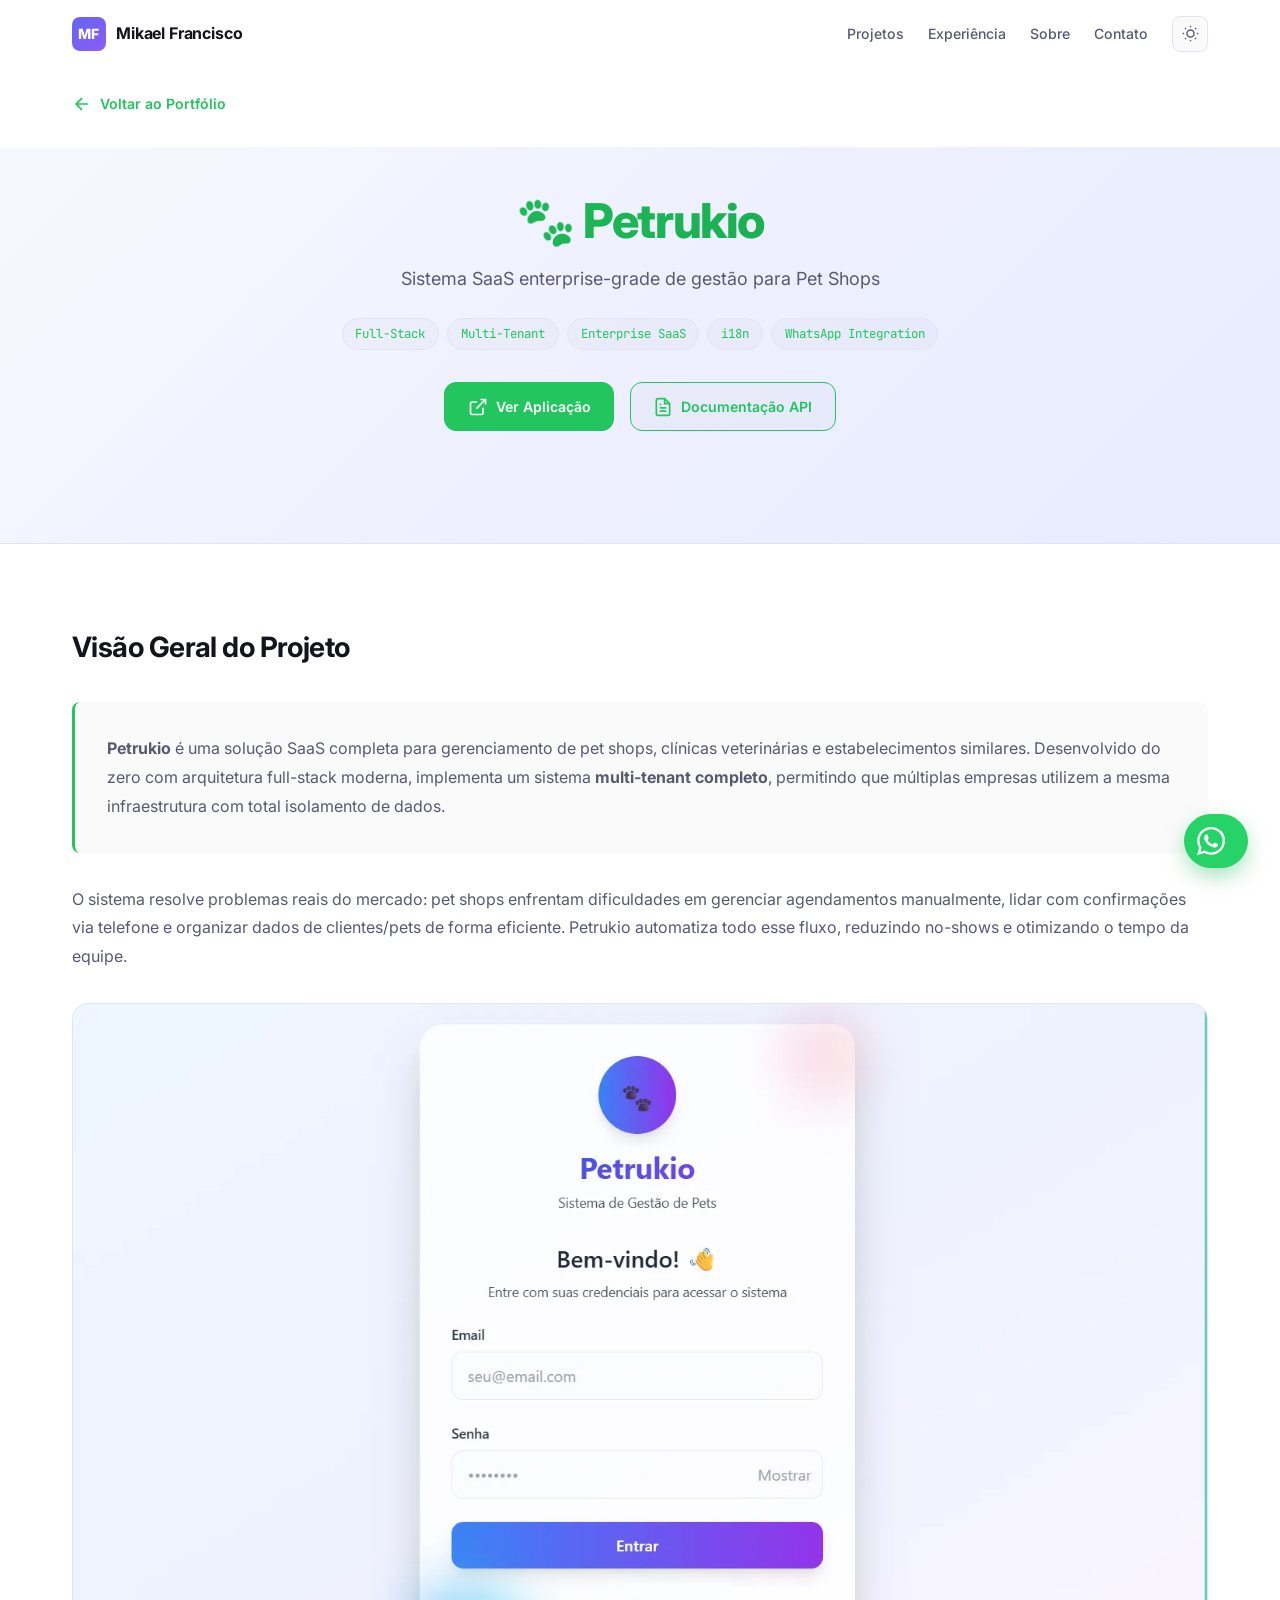
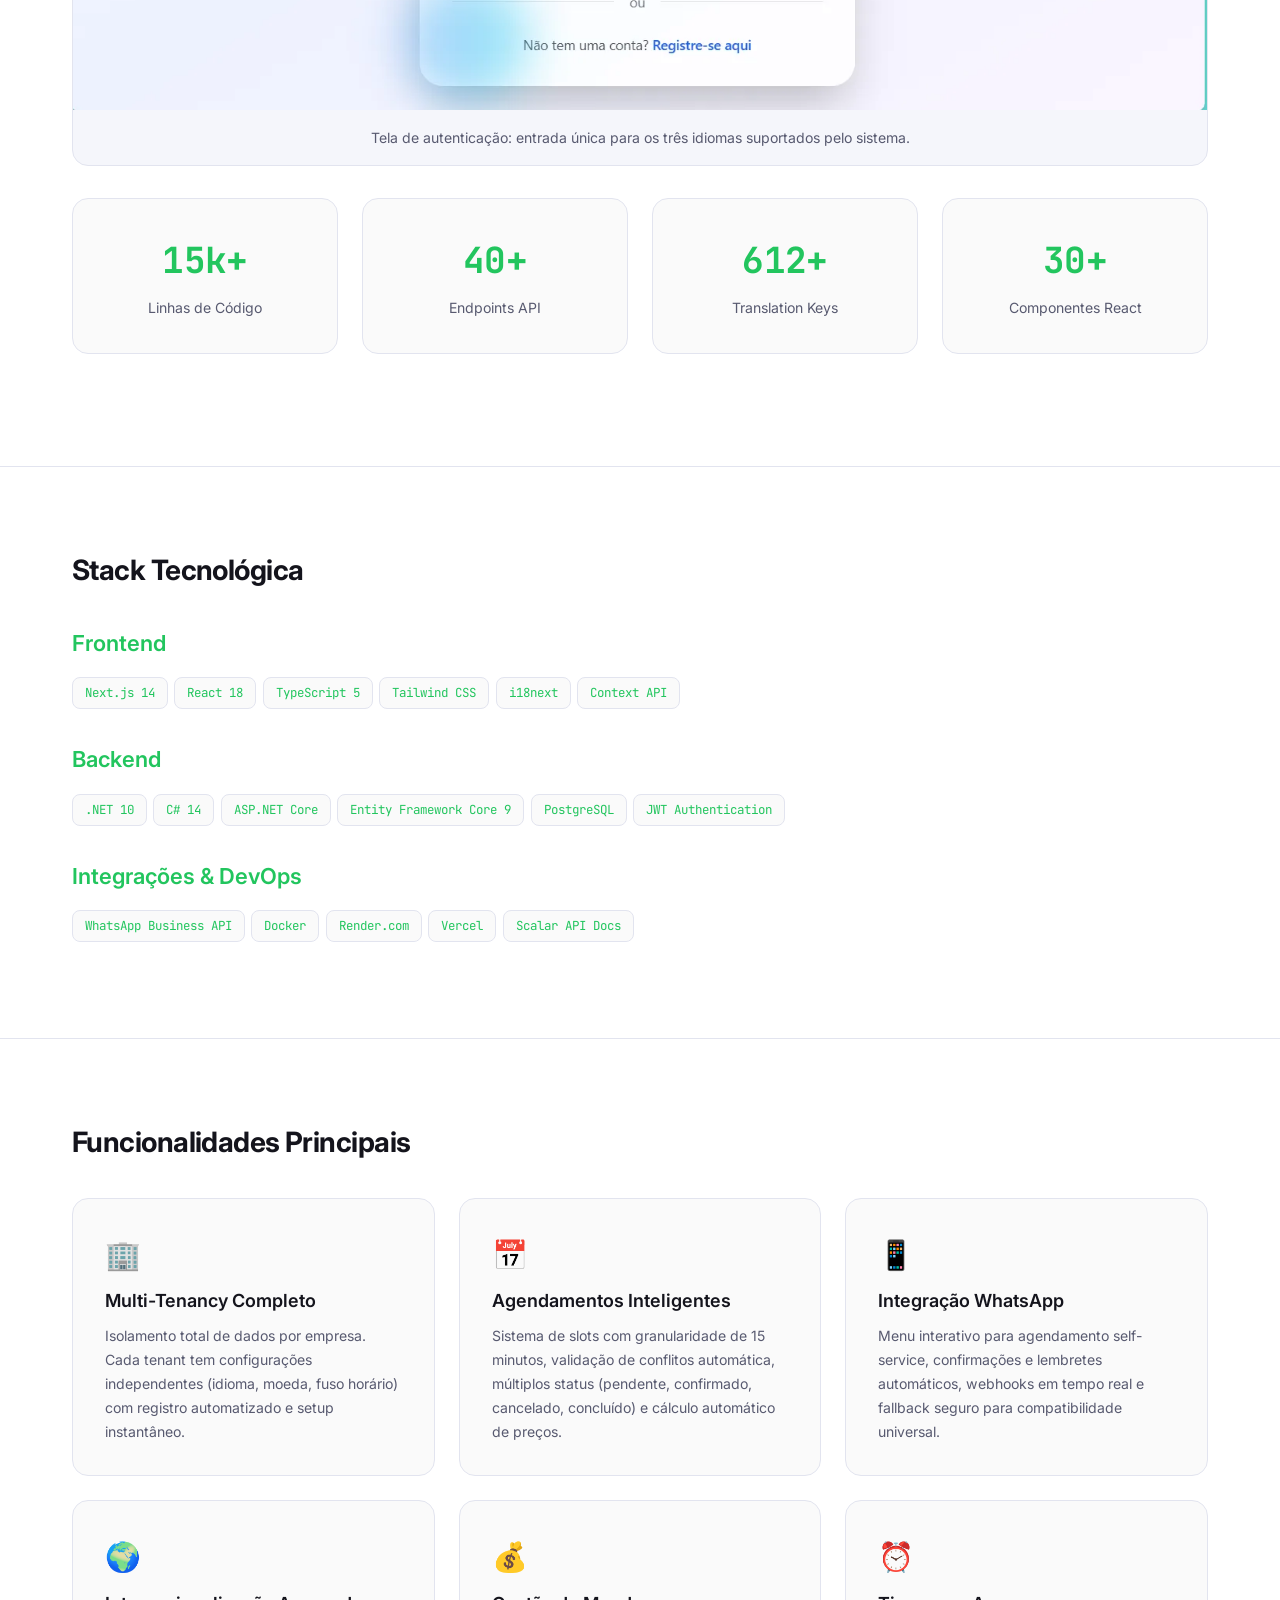
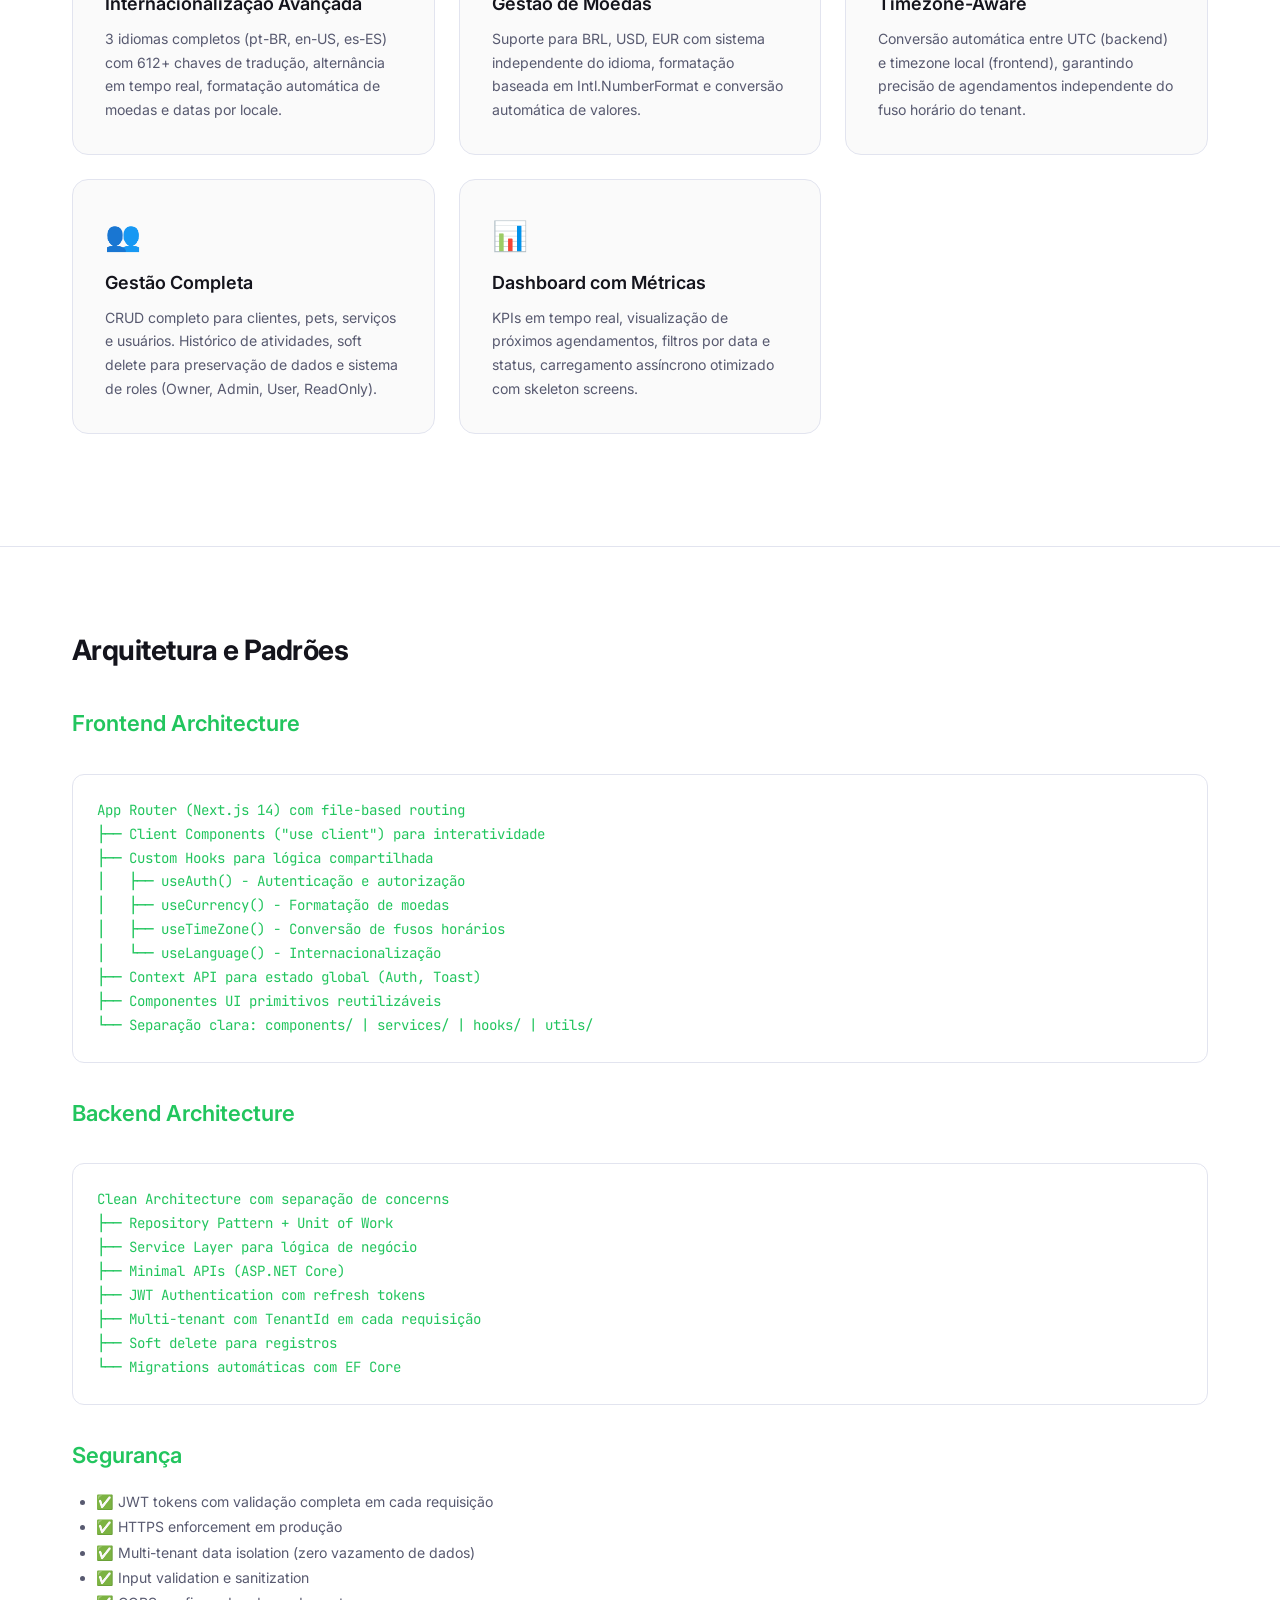
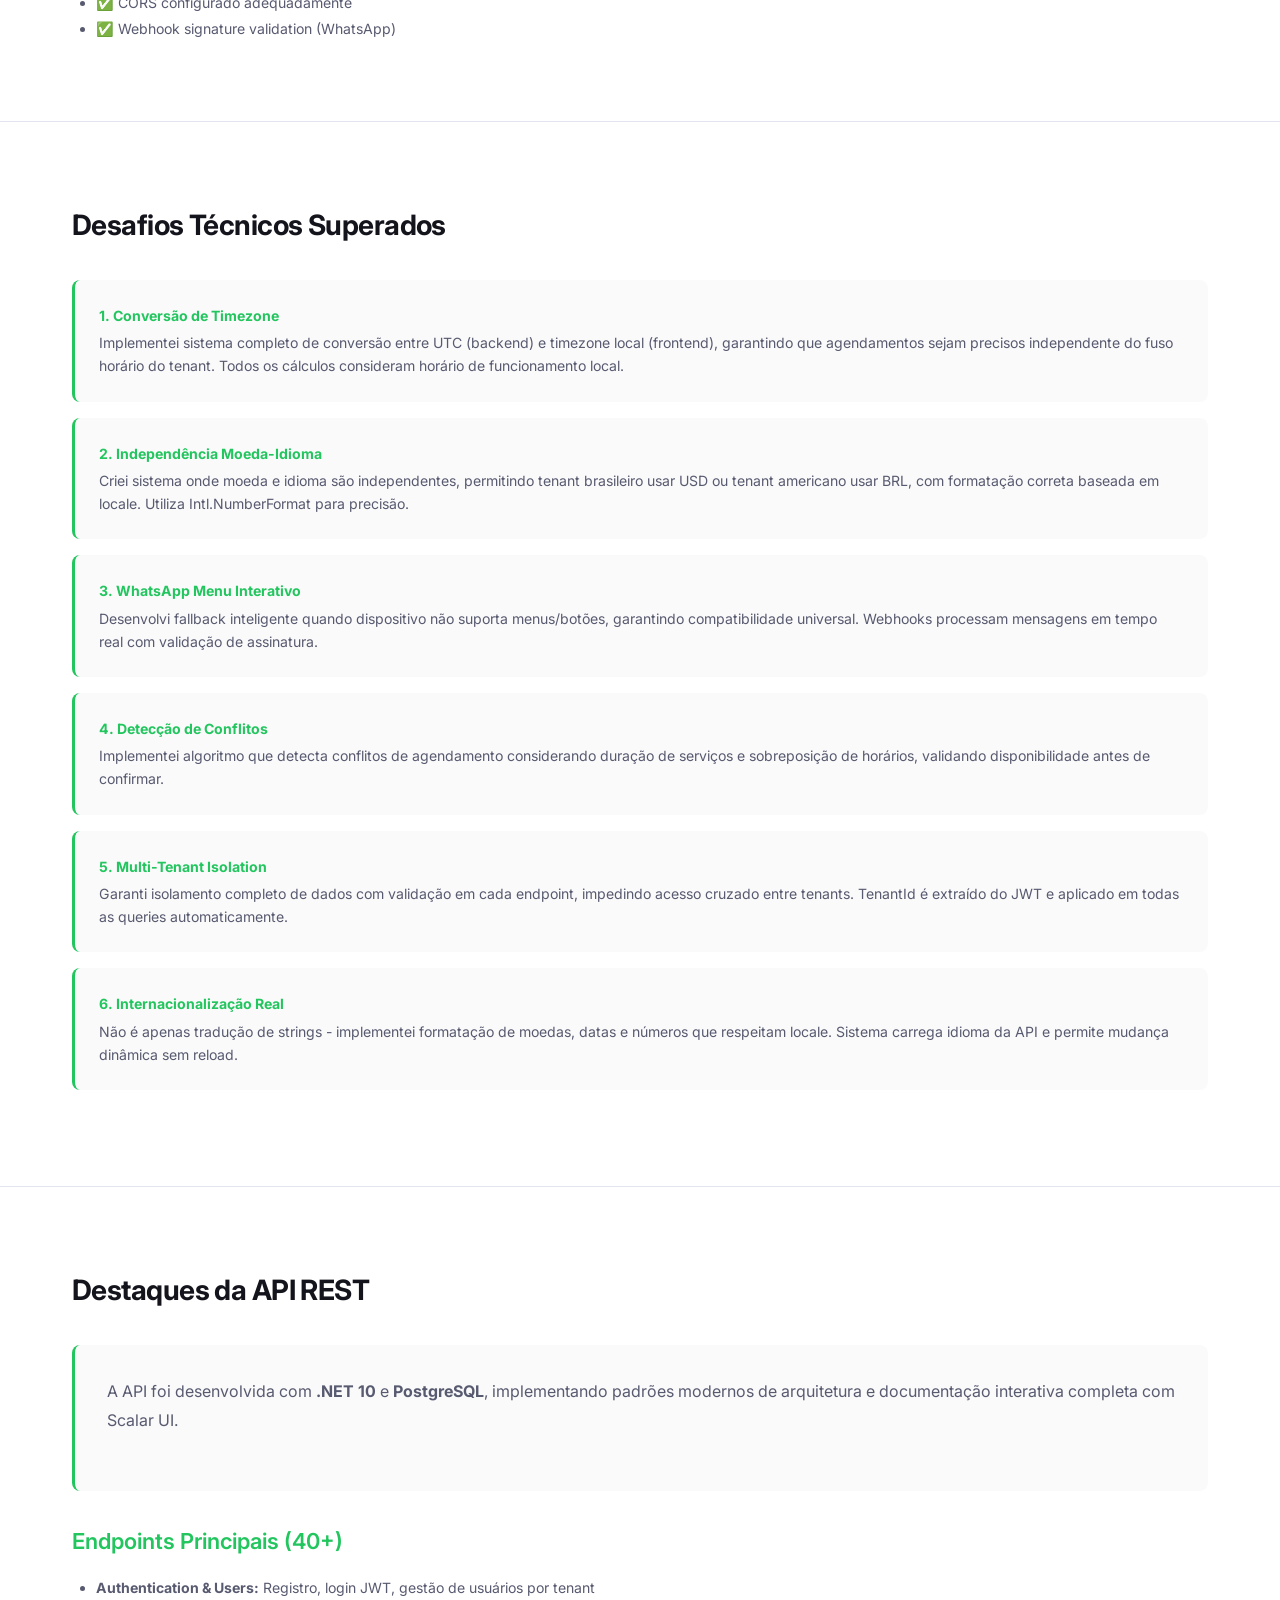
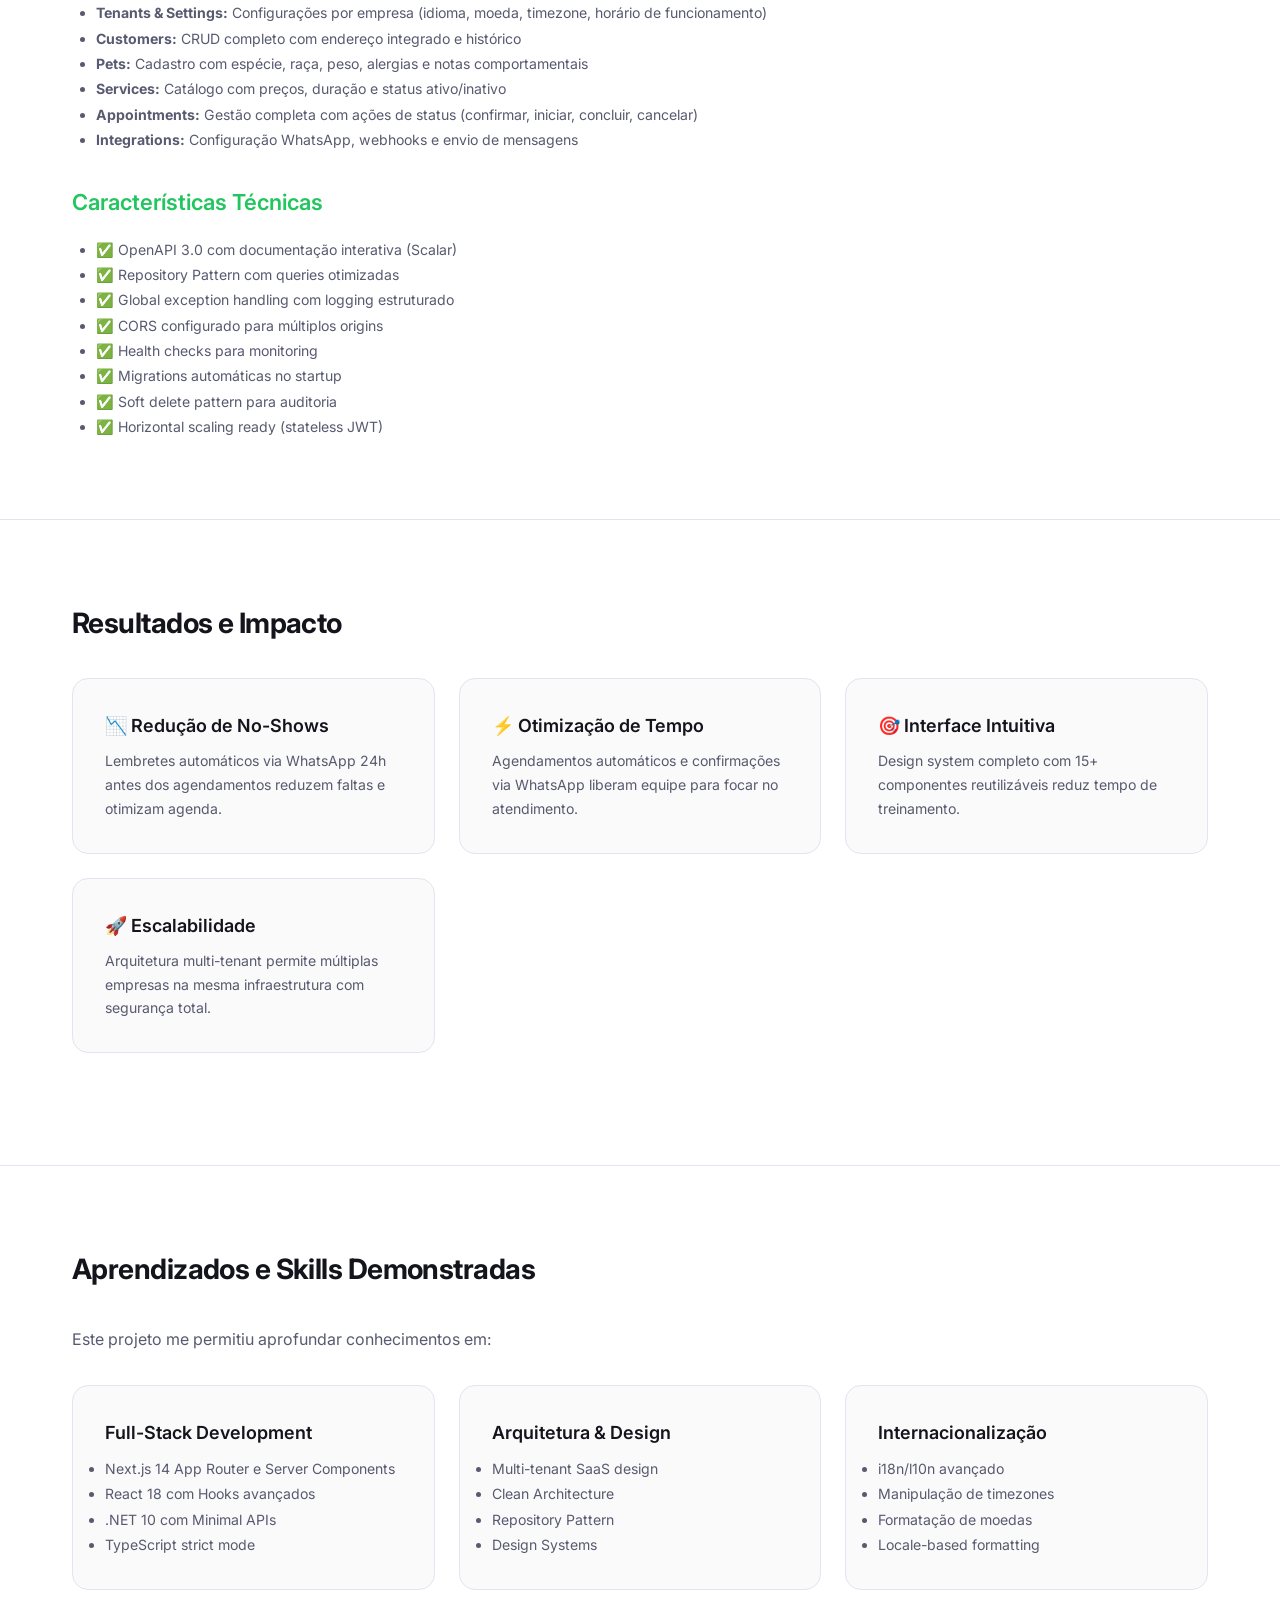
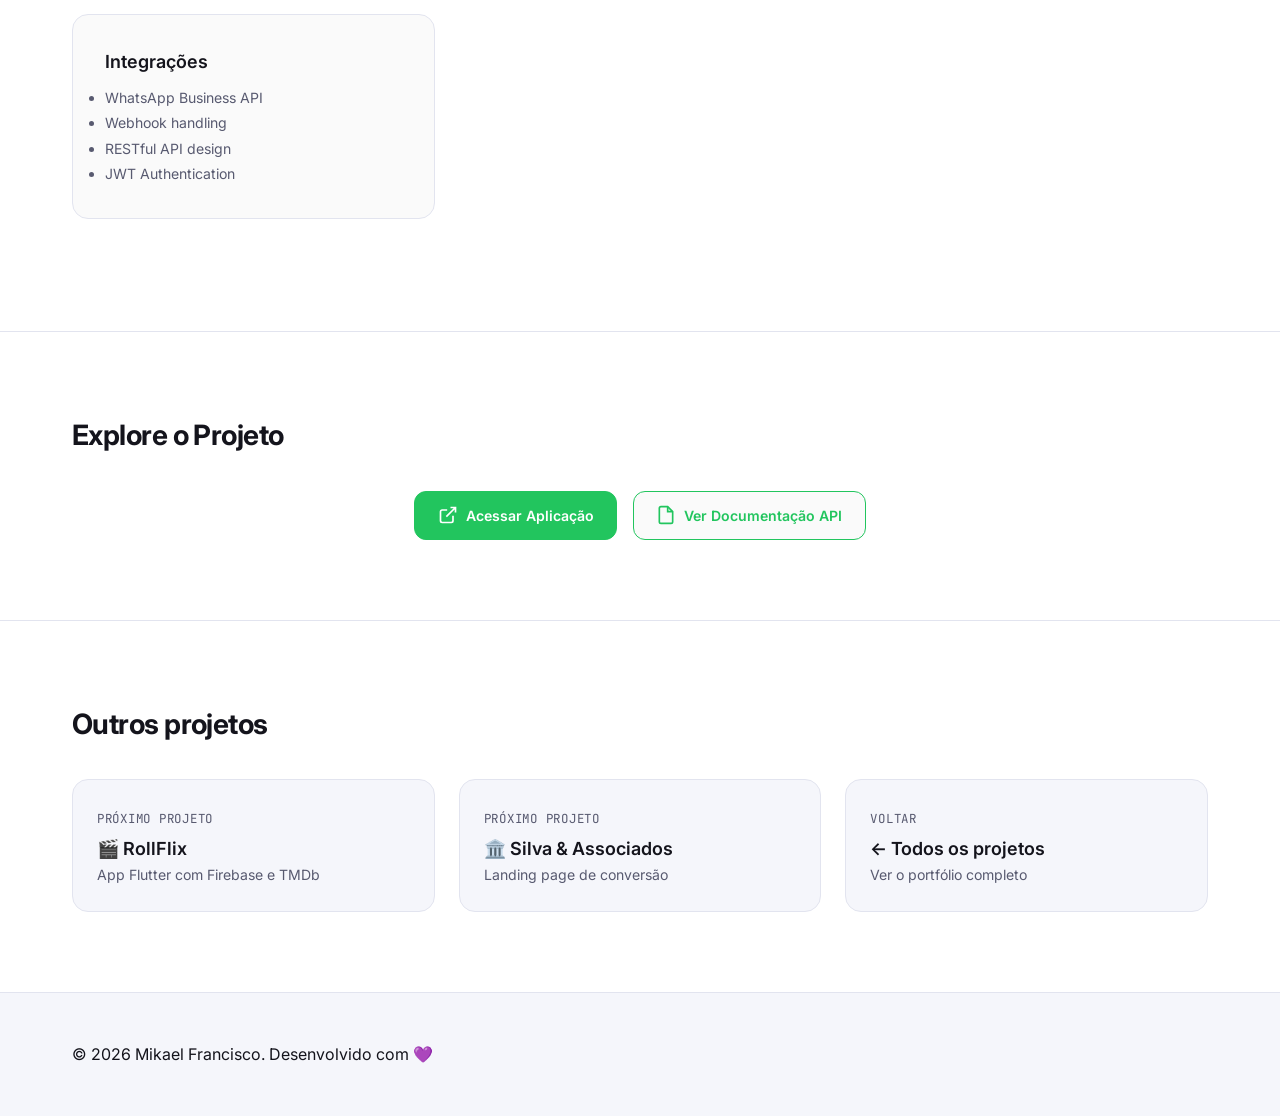
==== commit b47c1f65: "fix: remove links para repositórios privados e unifica experiência Os botões "Código" do Petrukio e " ====
--- a/petrukio.html
+++ b/petrukio.html
@@ -160,12 +160,6 @@
                         </svg>
                         Documentação API
                     </a>
-                    <a href="https://github.com/Gipsy7/PetrukioApp" target="_blank" class="action-btn">
-                        <svg width="20" height="20" viewBox="0 0 24 24" fill="currentColor">
-                            <path d="M12 0c-6.626 0-12 5.373-12 12 0 5.302 3.438 9.8 8.207 11.387.599.111.793-.261.793-.577v-2.234c-3.338.726-4.033-1.416-4.033-1.416-.546-1.387-1.333-1.756-1.333-1.756-1.089-.745.083-.729.083-.729 1.205.084 1.839 1.237 1.839 1.237 1.07 1.834 2.807 1.304 3.492.997.107-.775.418-1.305.762-1.604-2.665-.305-5.467-1.334-5.467-5.931 0-1.311.469-2.381 1.236-3.221-.124-.303-.535-1.524.117-3.176 0 0 1.008-.322 3.301 1.23.957-.266 1.983-.399 3.003-.404 1.02.005 2.047.138 3.006.404 2.291-1.552 3.297-1.23 3.297-1.23.653 1.653.242 2.874.118 3.176.77.84 1.235 1.911 1.235 3.221 0 4.609-2.807 5.624-5.479 5.921.43.372.823 1.102.823 2.222v3.293c0 .319.192.694.801.576 4.765-1.589 8.199-6.086 8.199-11.386 0-6.627-5.373-12-12-12z"/>
-                        </svg>
-                        GitHub
-                    </a>
                 </div>
             </div>
         </div>
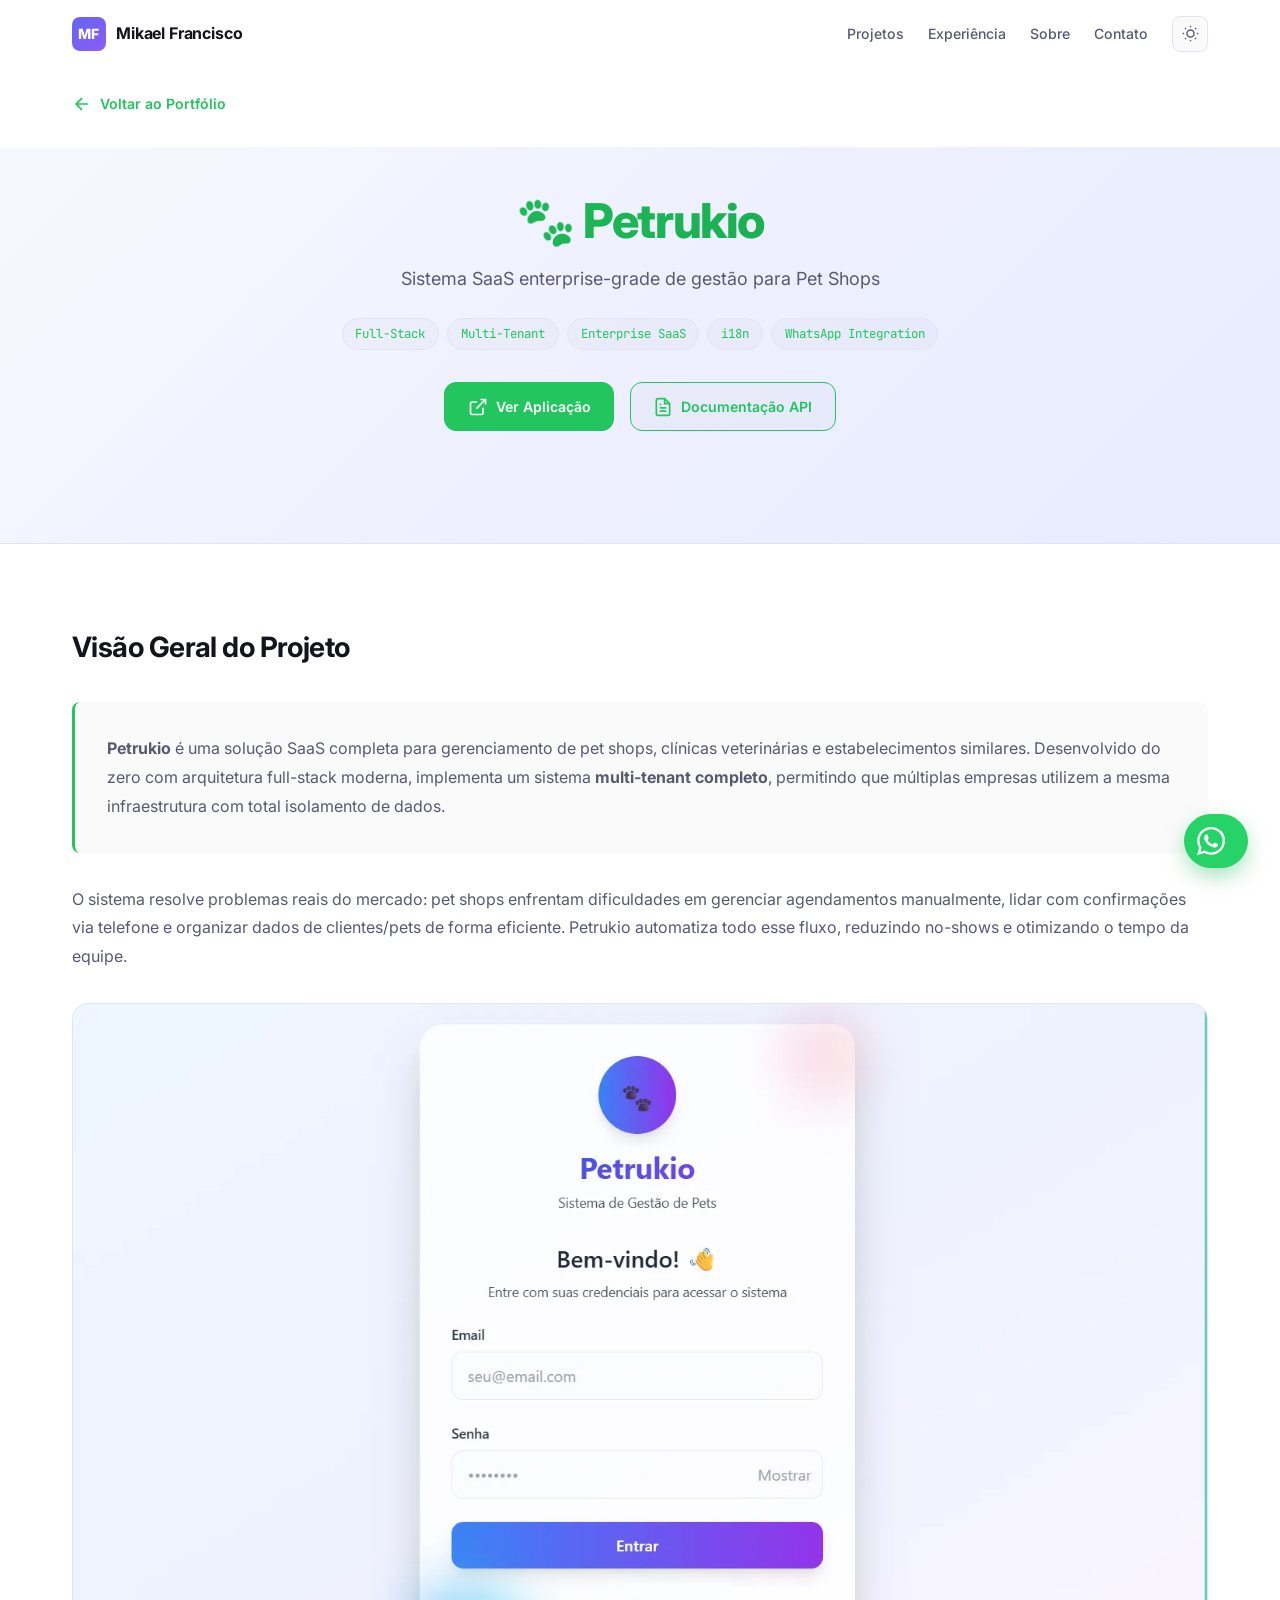
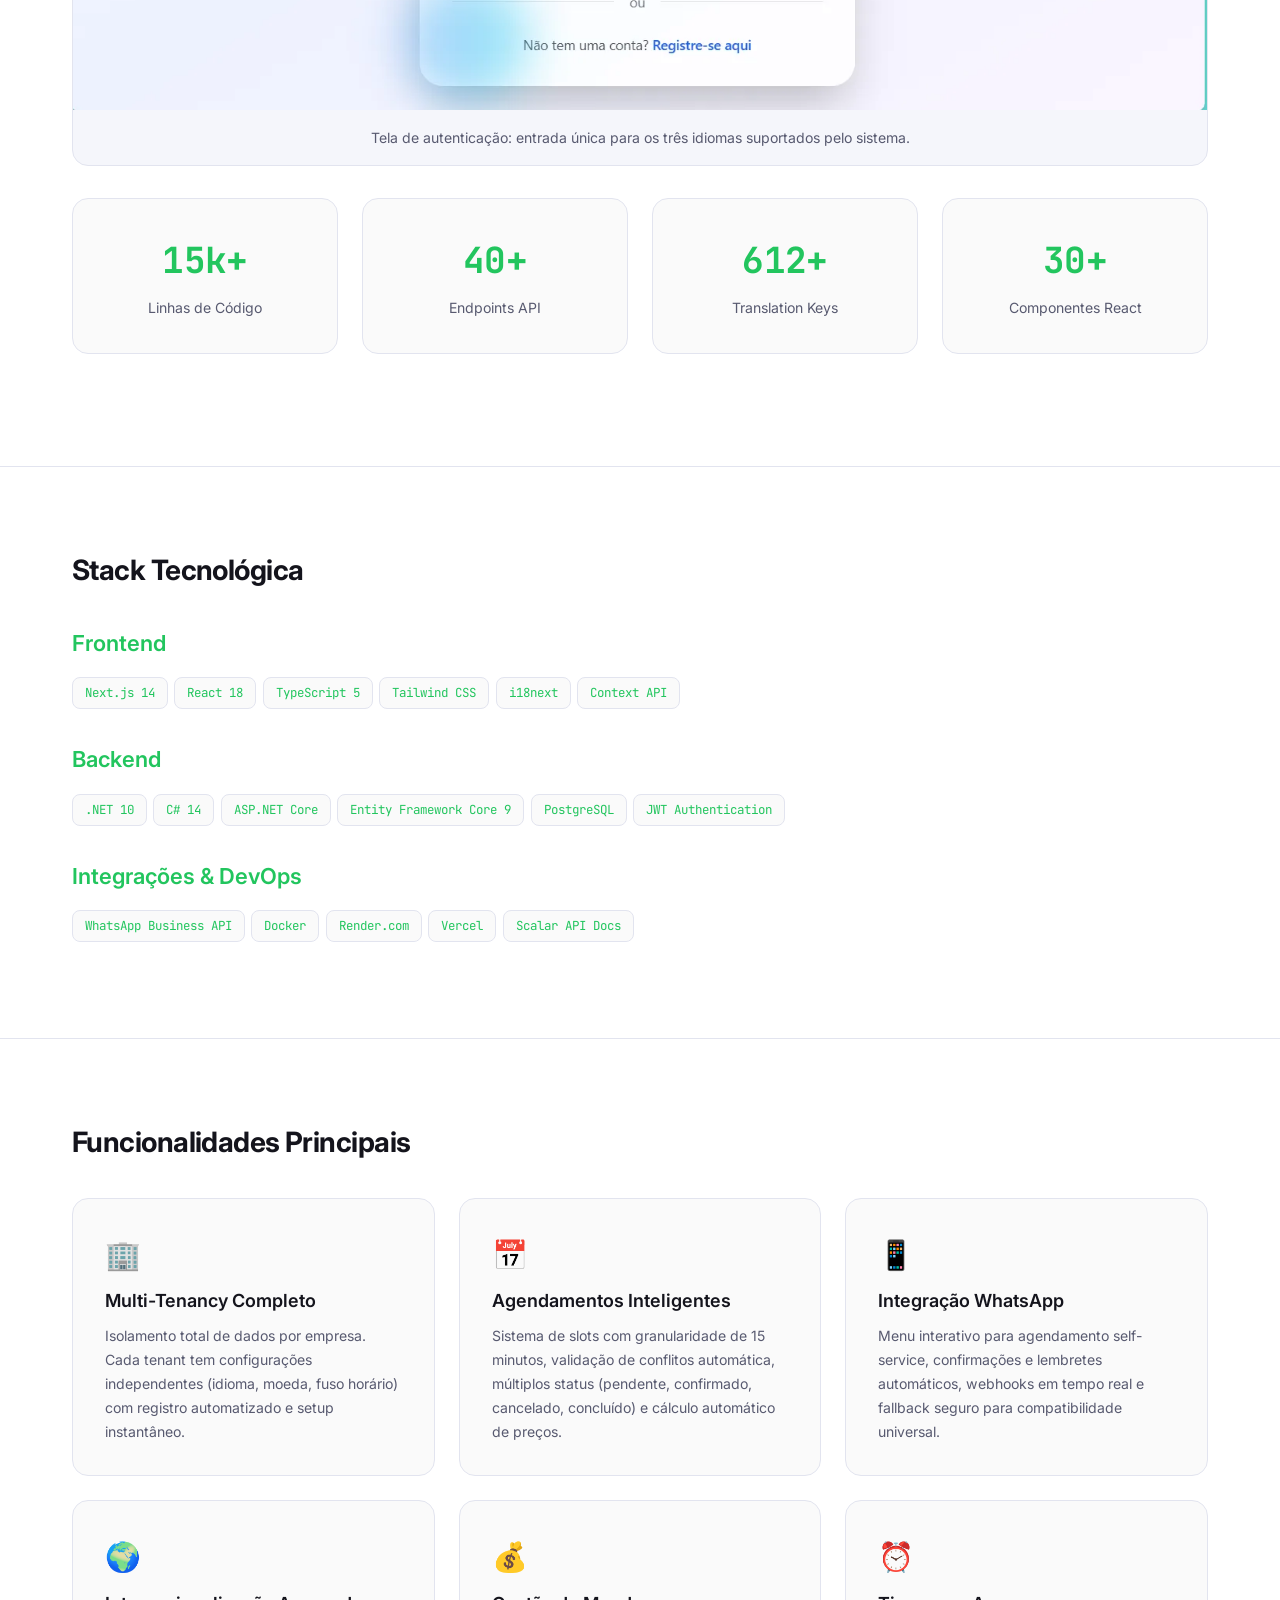
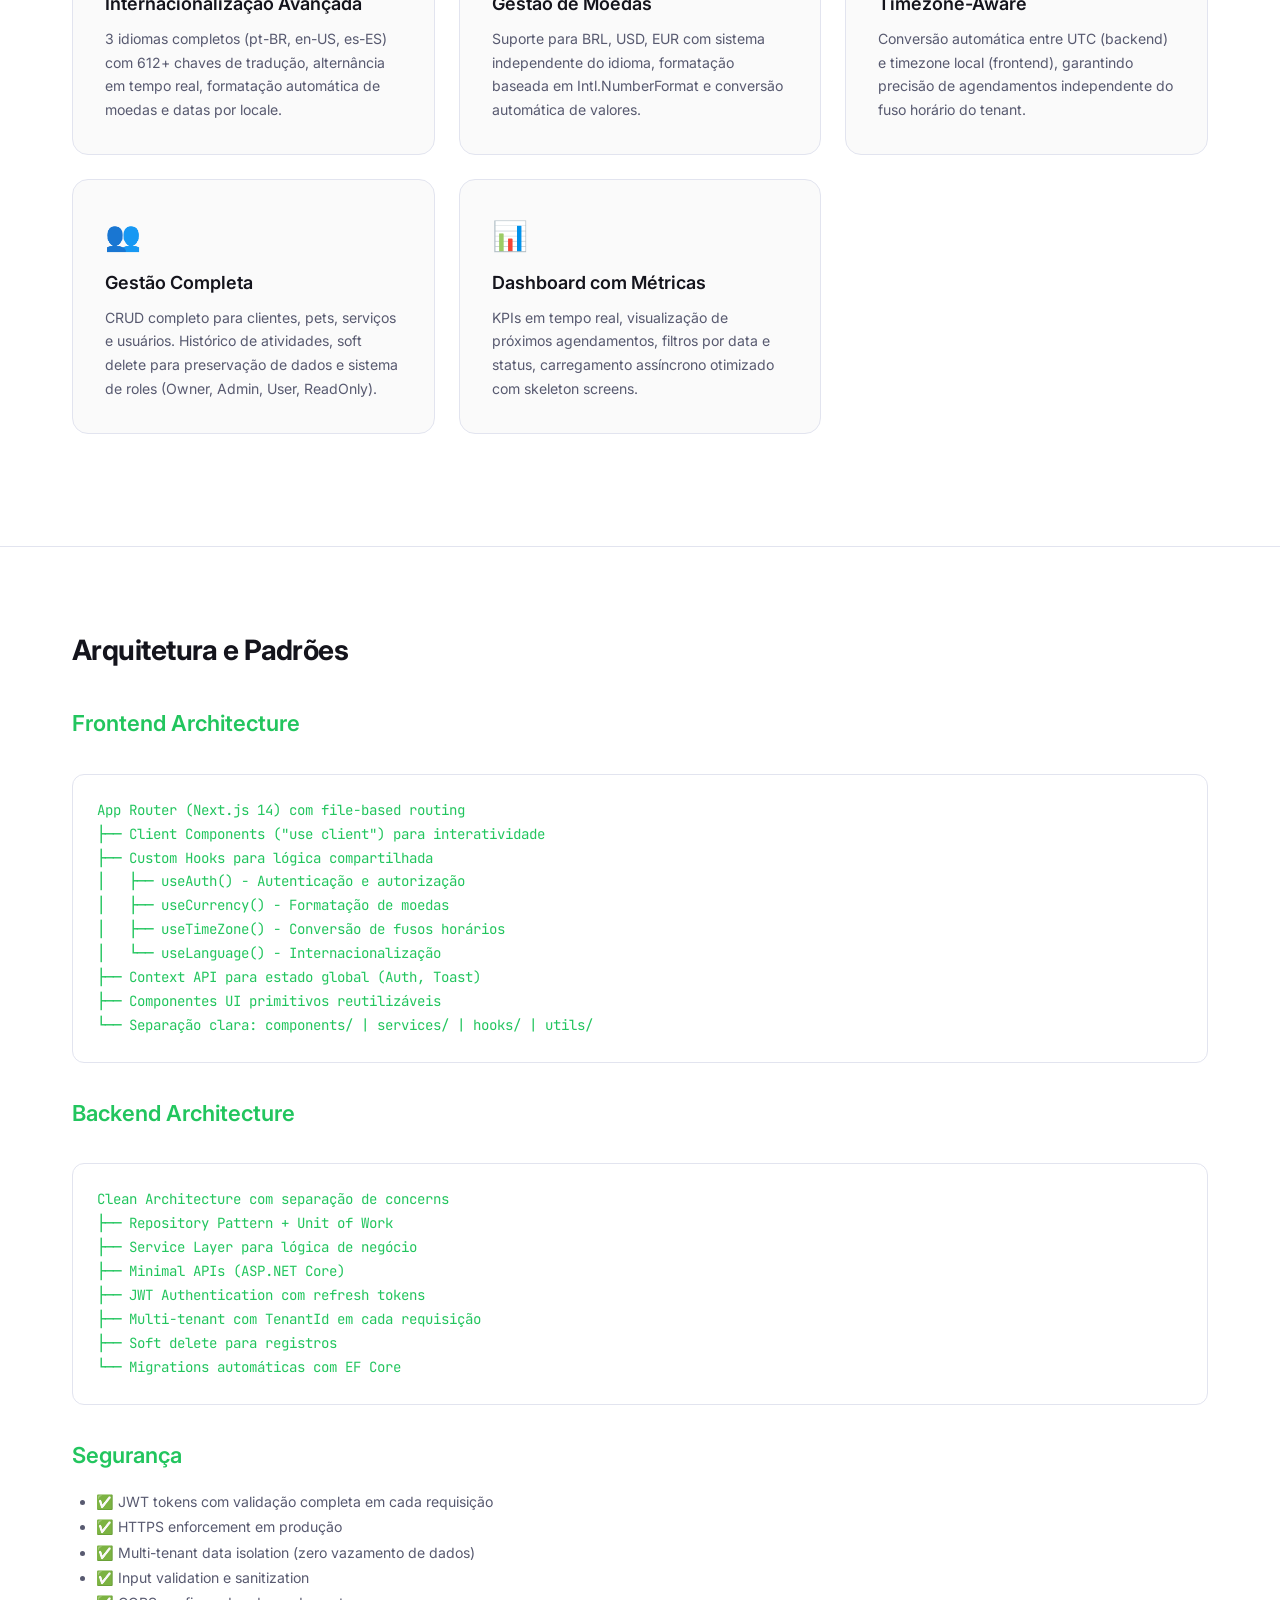
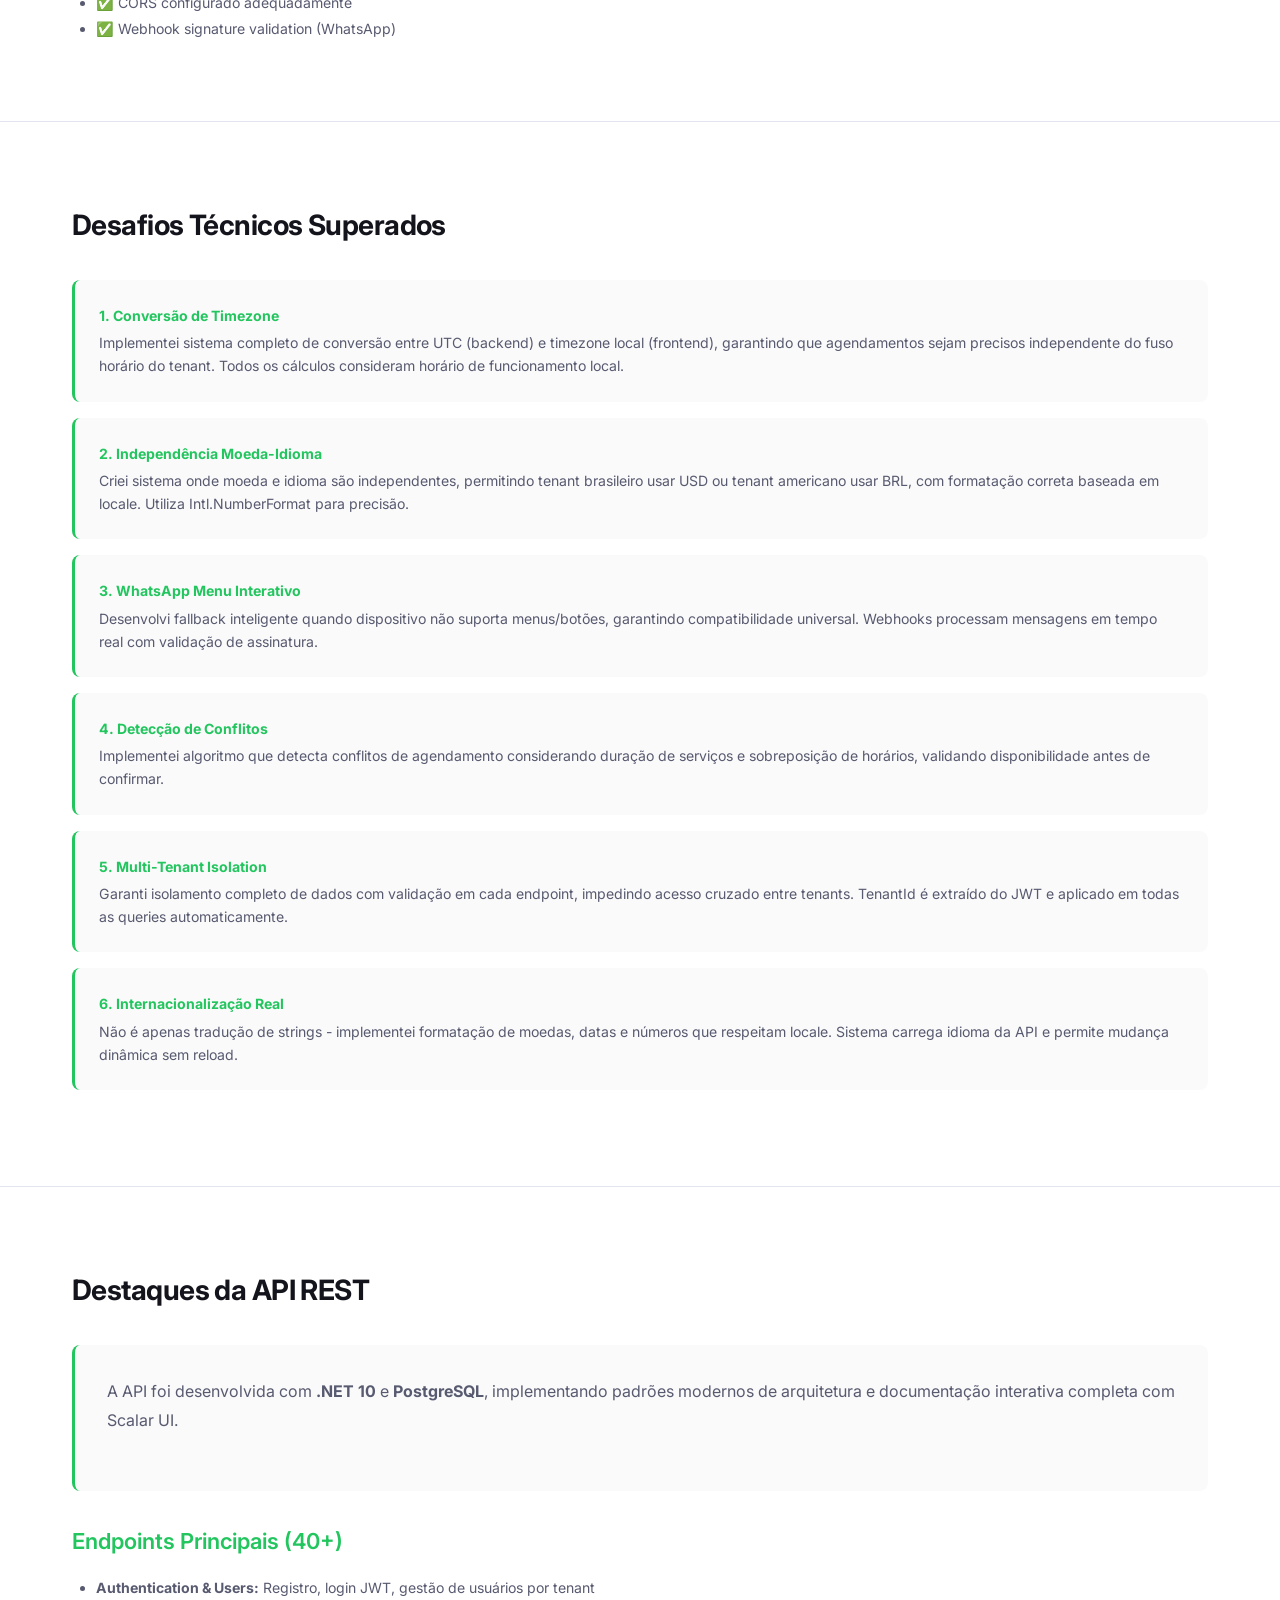
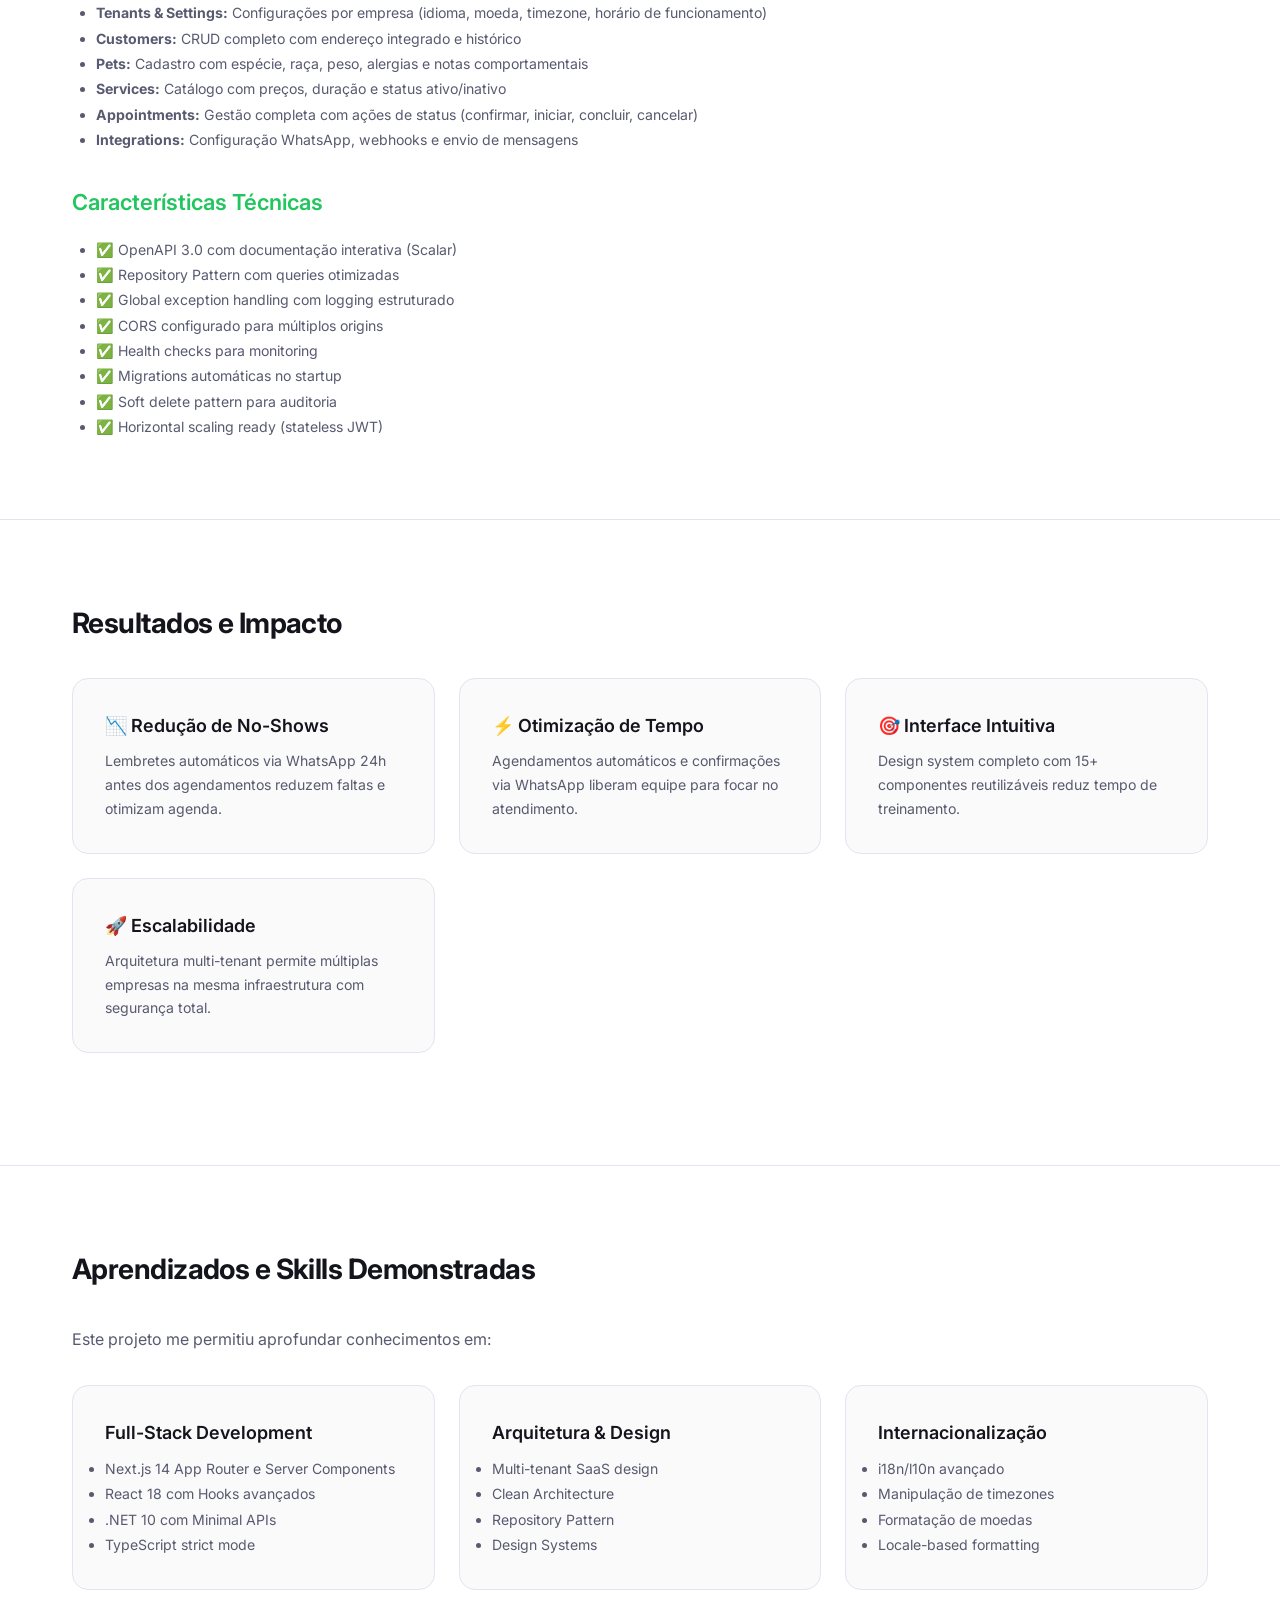
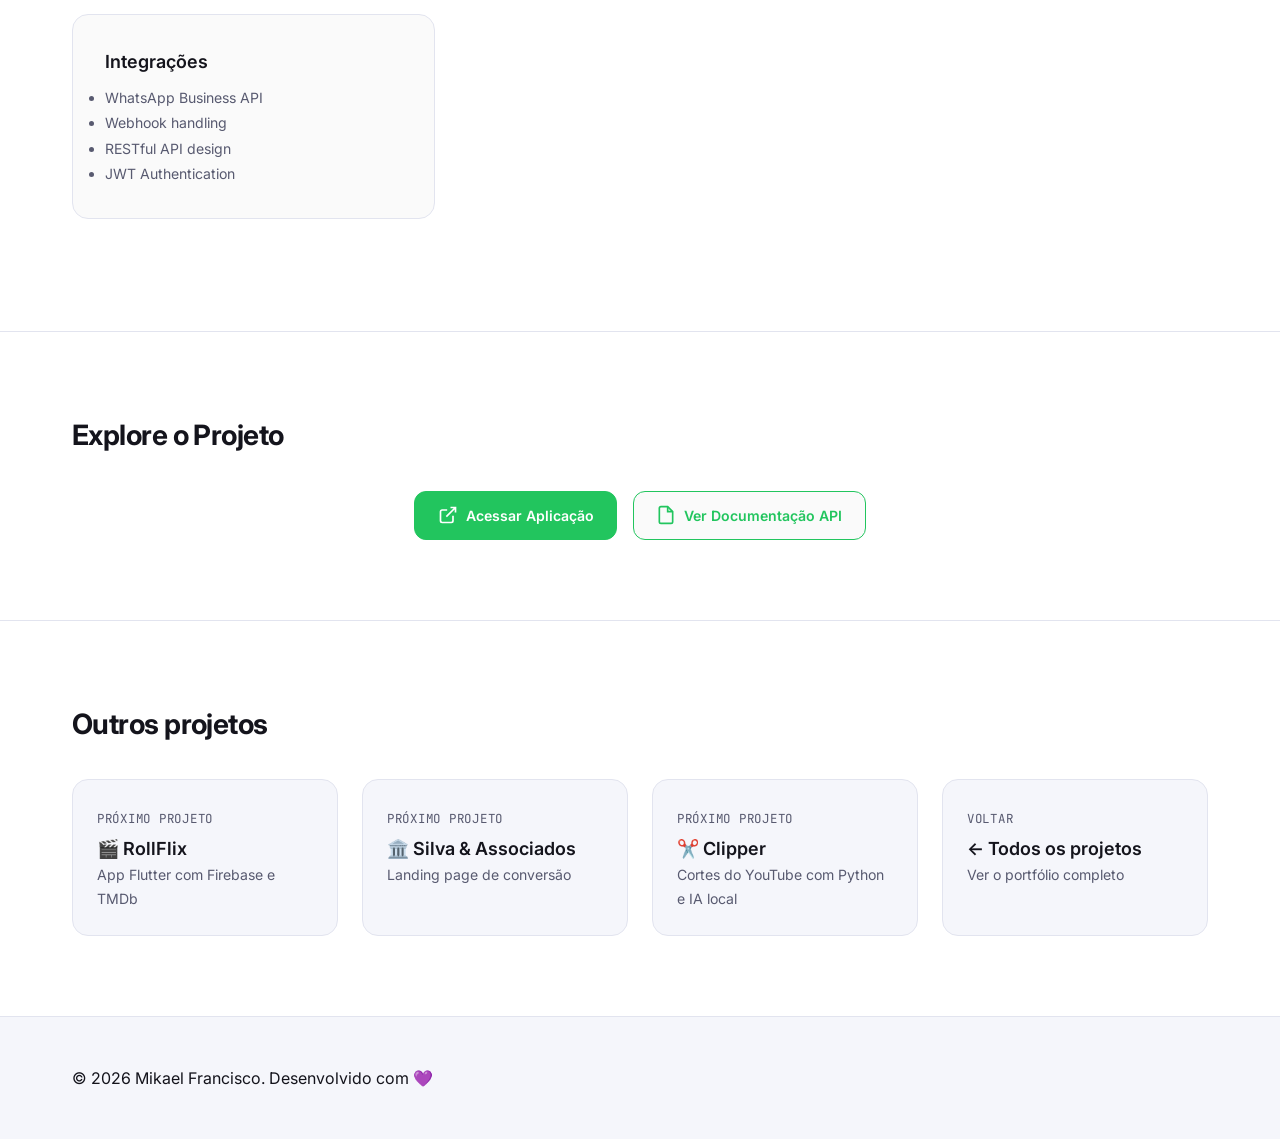
==== commit ddf6a22b: "feat: adiciona o Clipper (cortes do YouTube) ao portfólio - Card na seção de projetos e case study e" ====
--- a/petrukio.html
+++ b/petrukio.html
@@ -584,6 +584,11 @@
                     <p class="case-nav-title">🏛️ Silva & Associados</p>
                     <p class="feature-description">Landing page de conversão</p>
                 </a>
+                <a href="youtube-clipper.html" class="case-nav-card">
+                    <span class="case-nav-label">Próximo projeto</span>
+                    <p class="case-nav-title">✂️ Clipper</p>
+                    <p class="feature-description">Cortes do YouTube com Python e IA local</p>
+                </a>
                 <a href="index.html#projects" class="case-nav-card">
                     <span class="case-nav-label">Voltar</span>
                     <p class="case-nav-title">← Todos os projetos</p>
--- a/style.css
+++ b/style.css
@@ -1656,6 +1656,15 @@
     background: var(--bg-tertiary);
 }
 
+.gallery.gallery--wide {
+    grid-template-columns: repeat(auto-fit, minmax(min(100%, 340px), 1fr));
+}
+
+.gallery.gallery--panels {
+    grid-template-columns: repeat(auto-fit, minmax(min(100%, 260px), 1fr));
+    align-items: start;
+}
+
 .gallery-caption {
     padding: 0.75rem var(--spacing-sm);
     text-align: center;
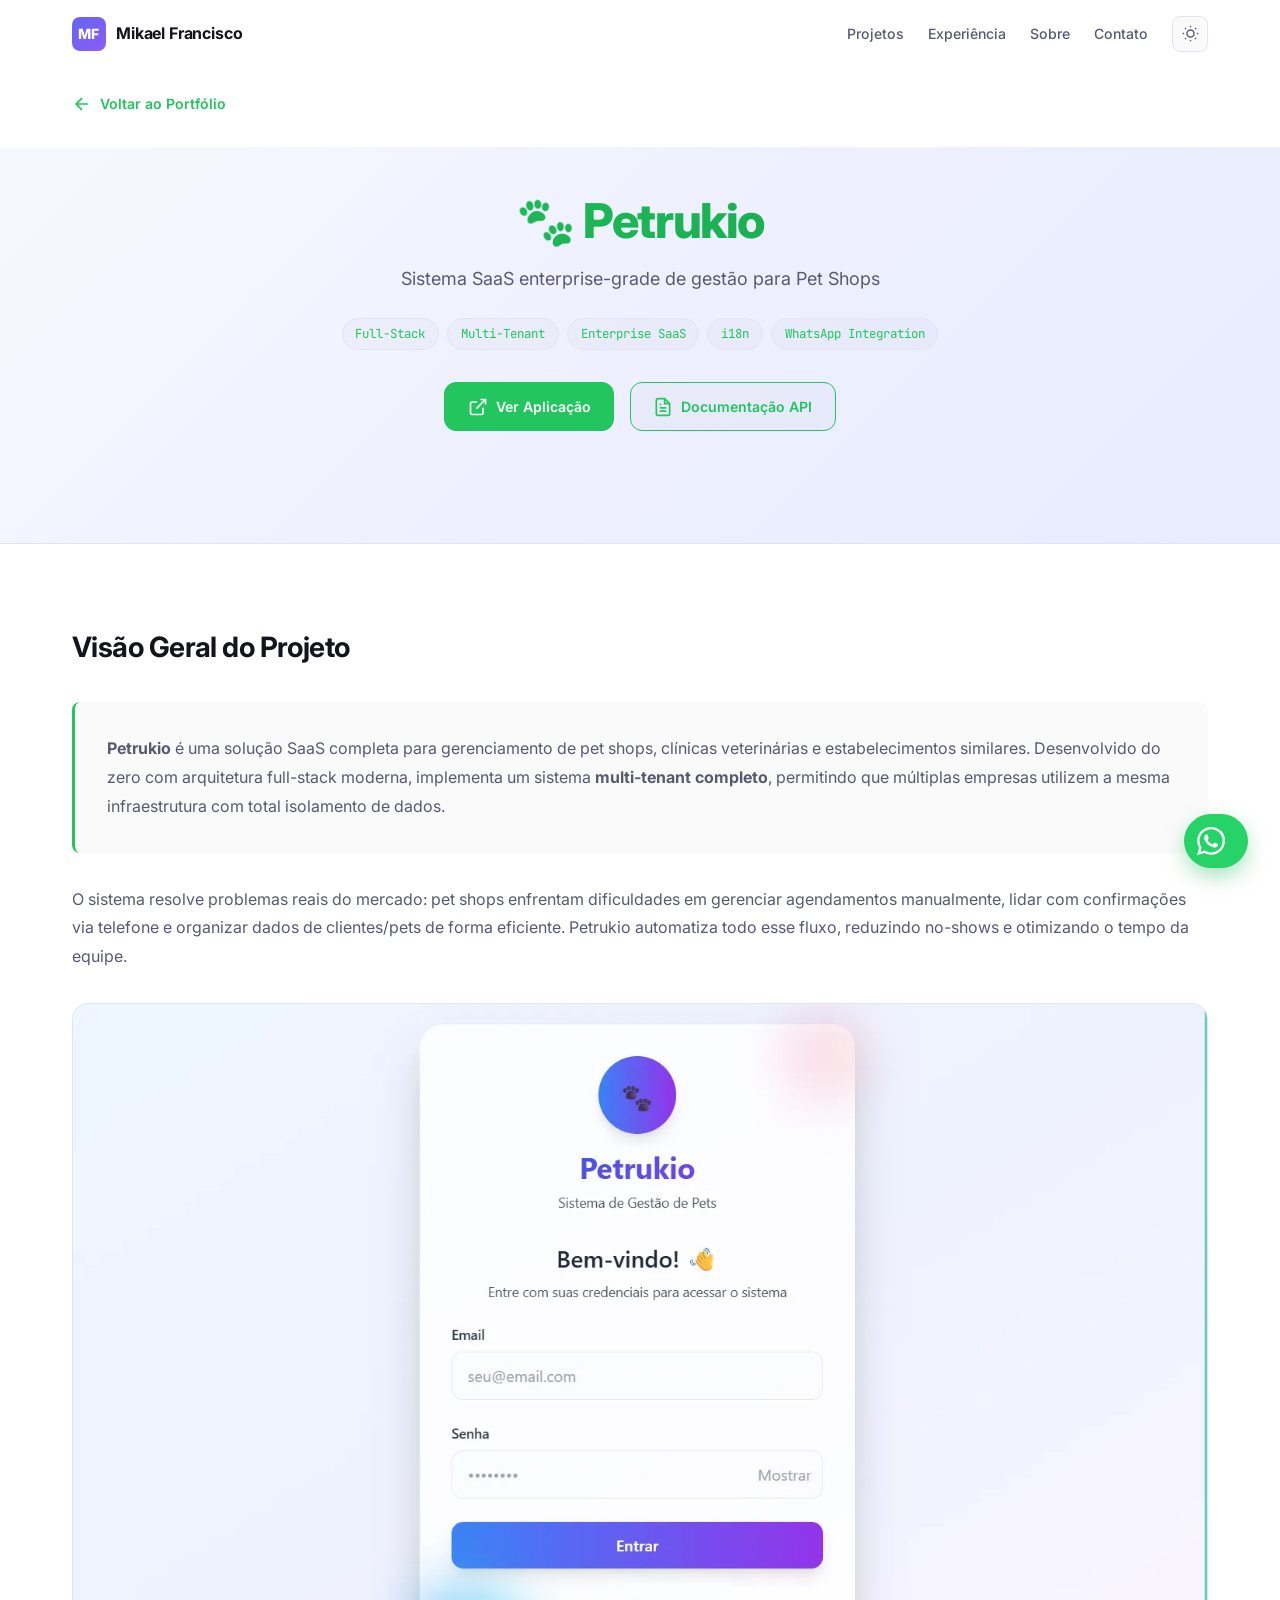
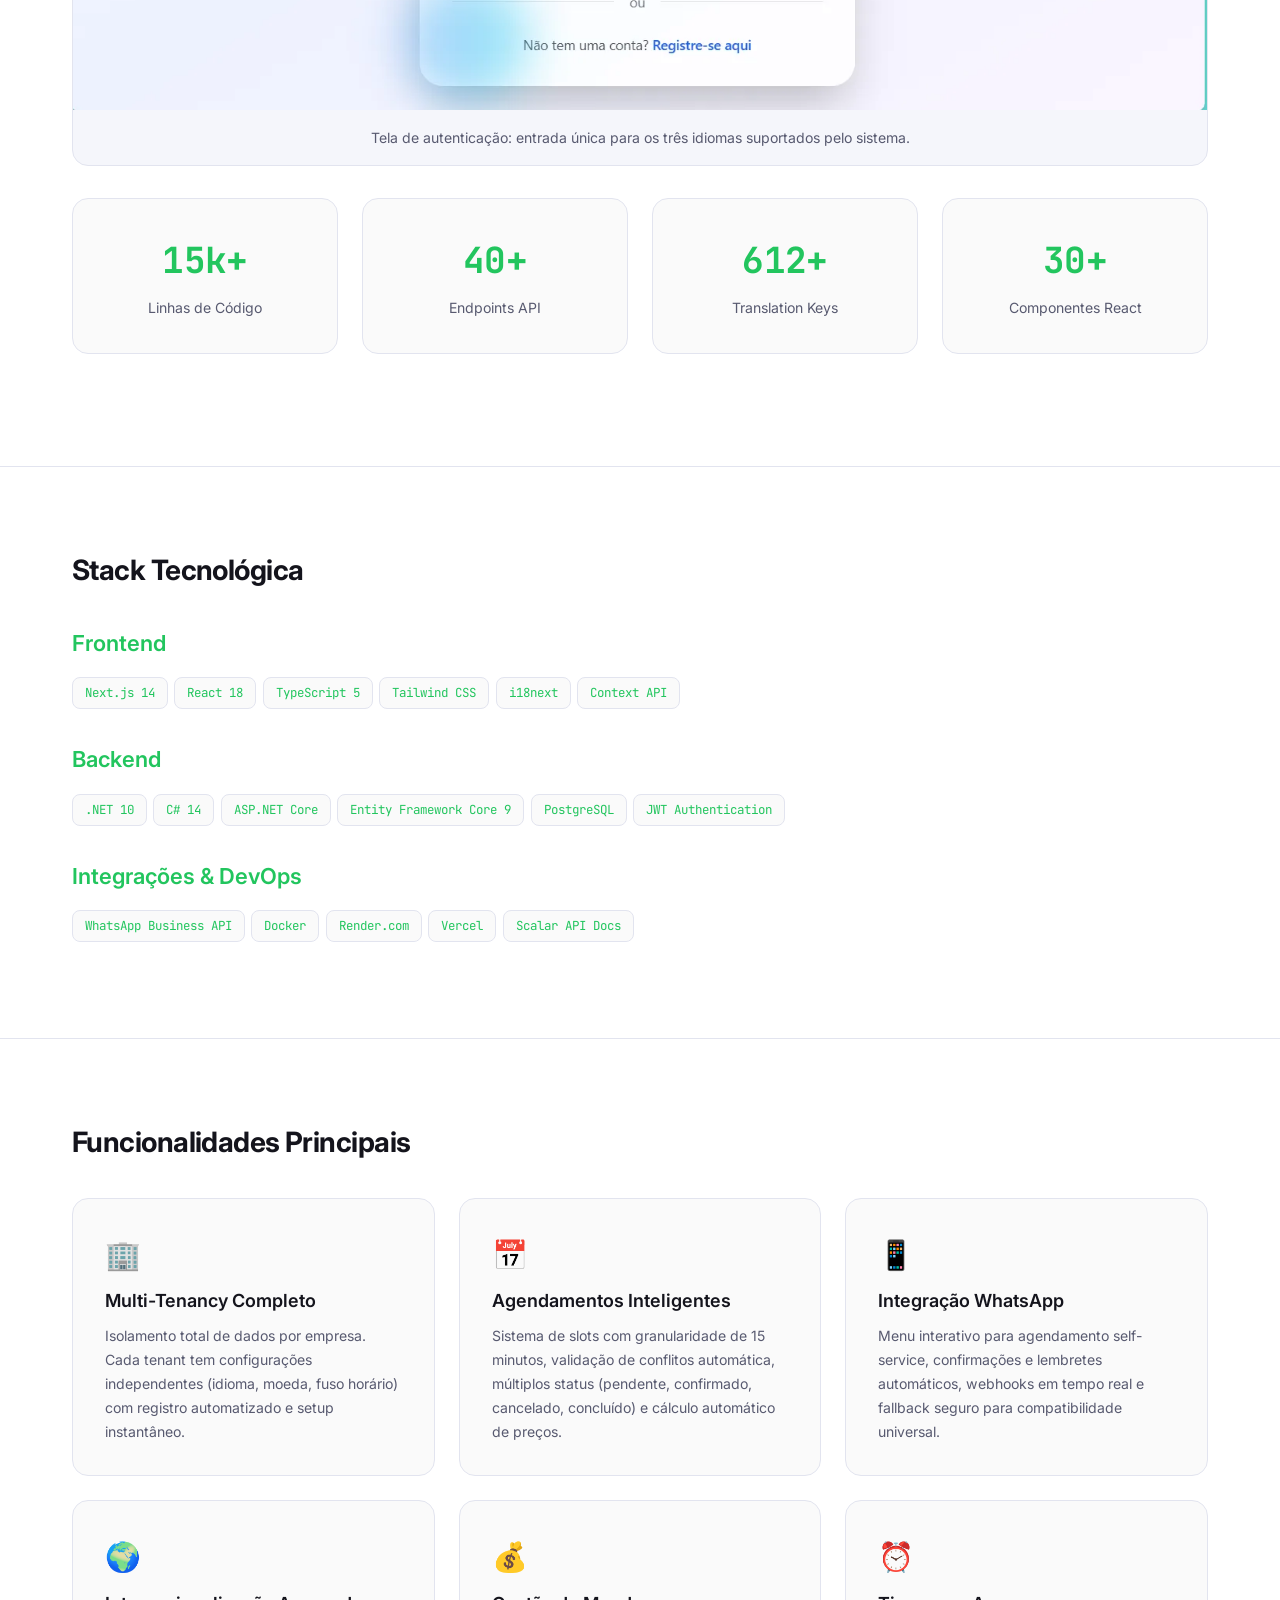
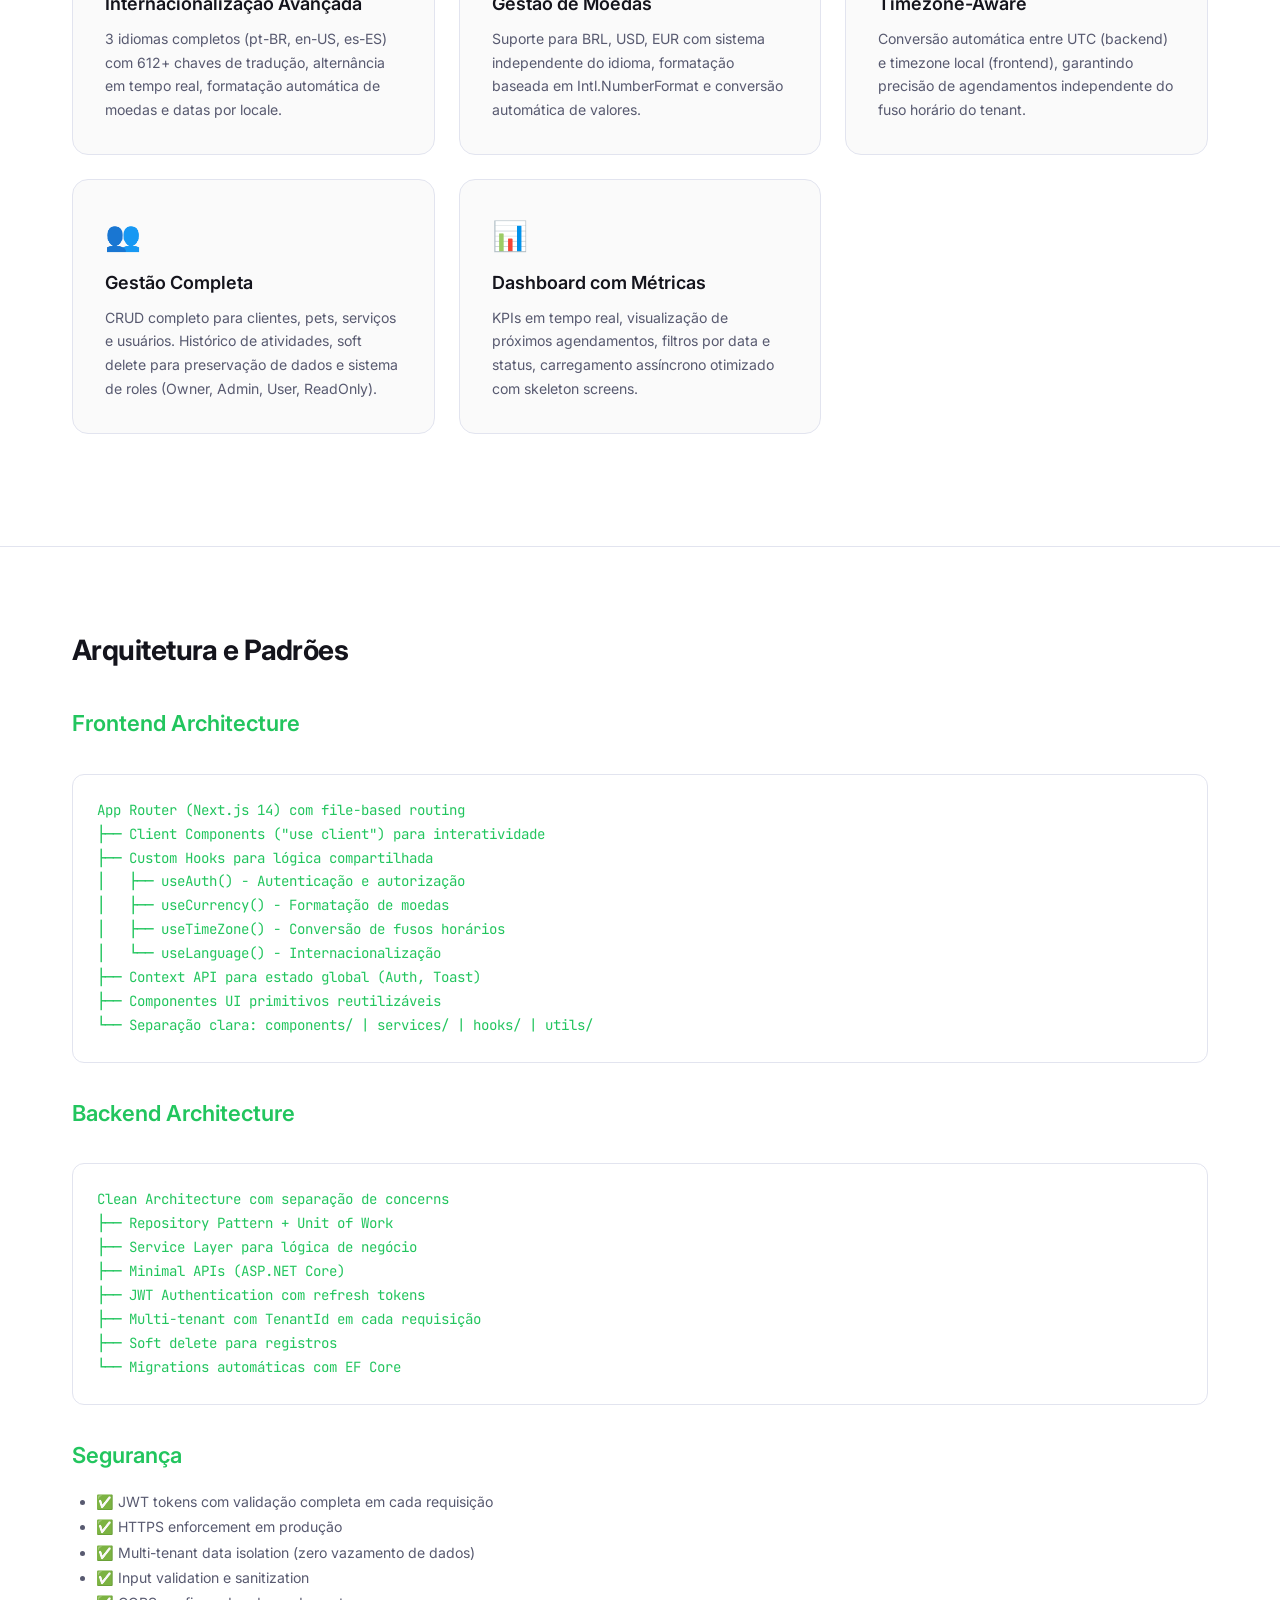
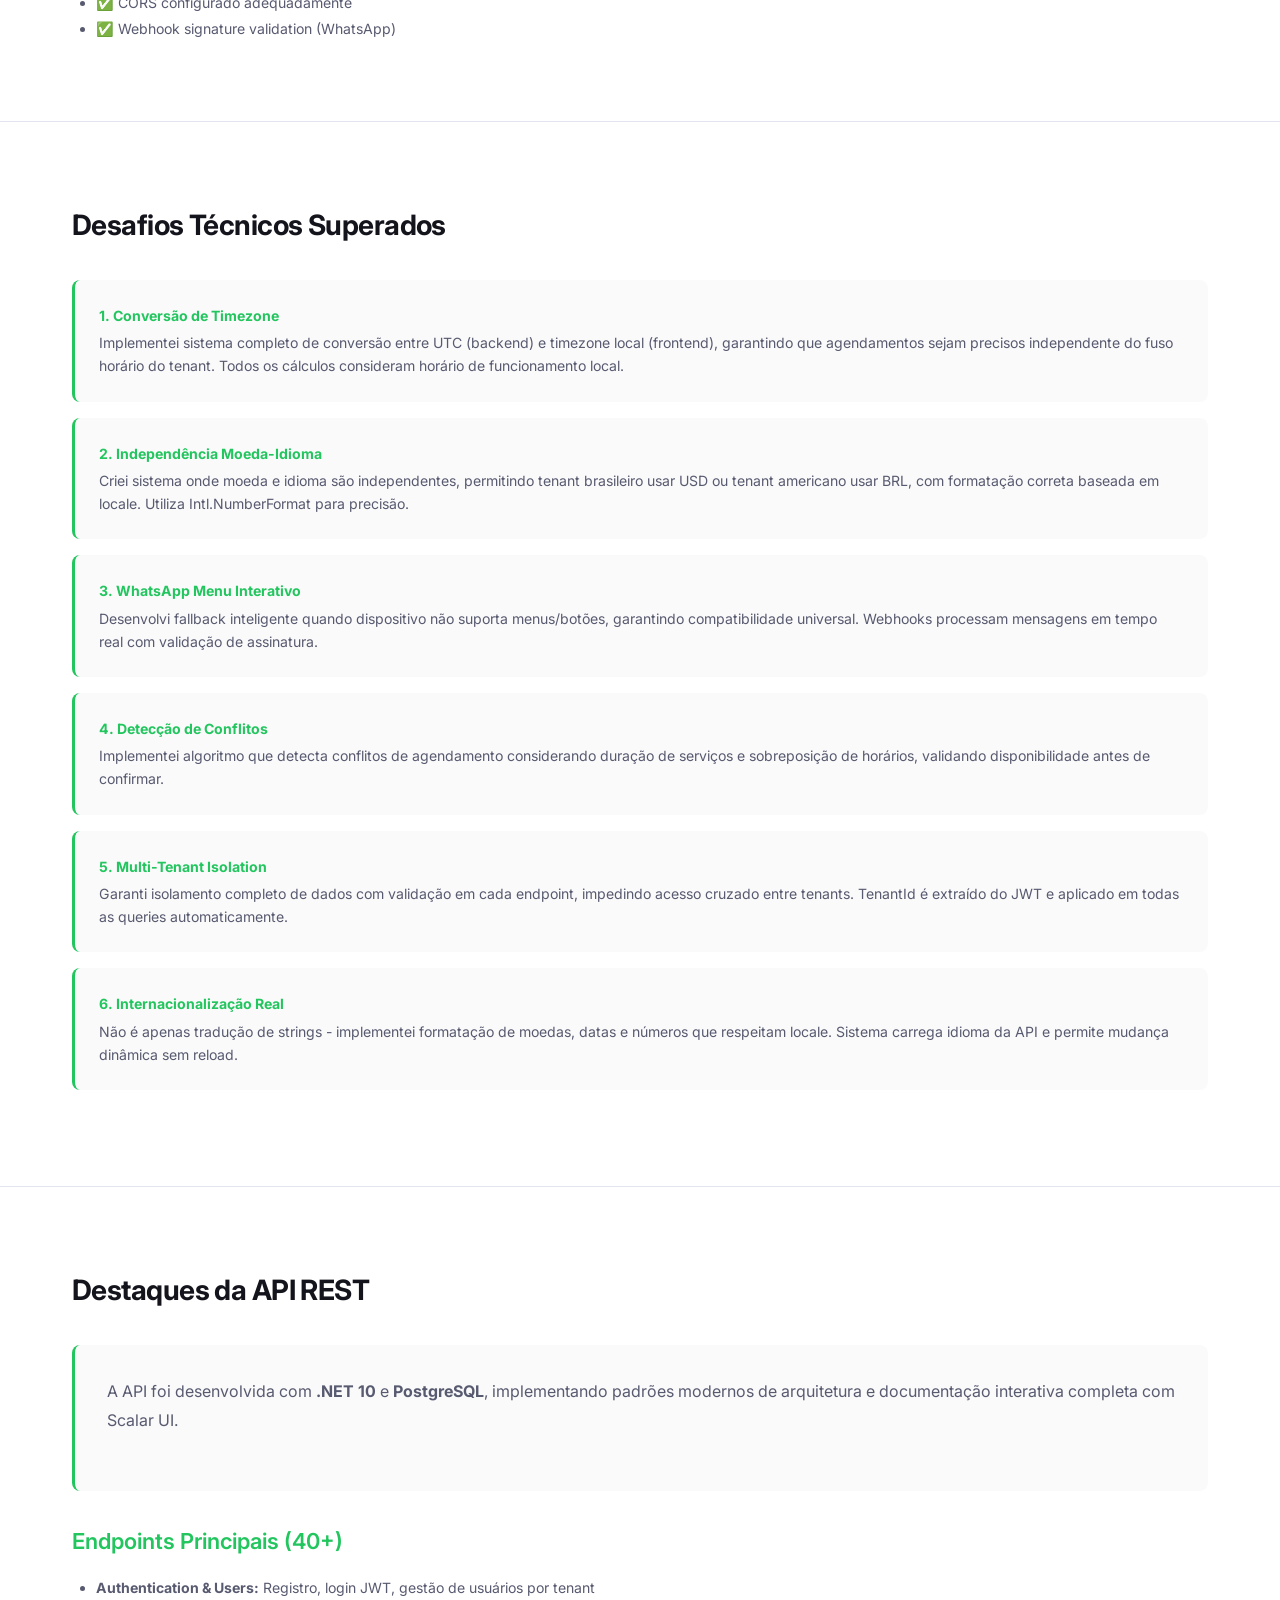
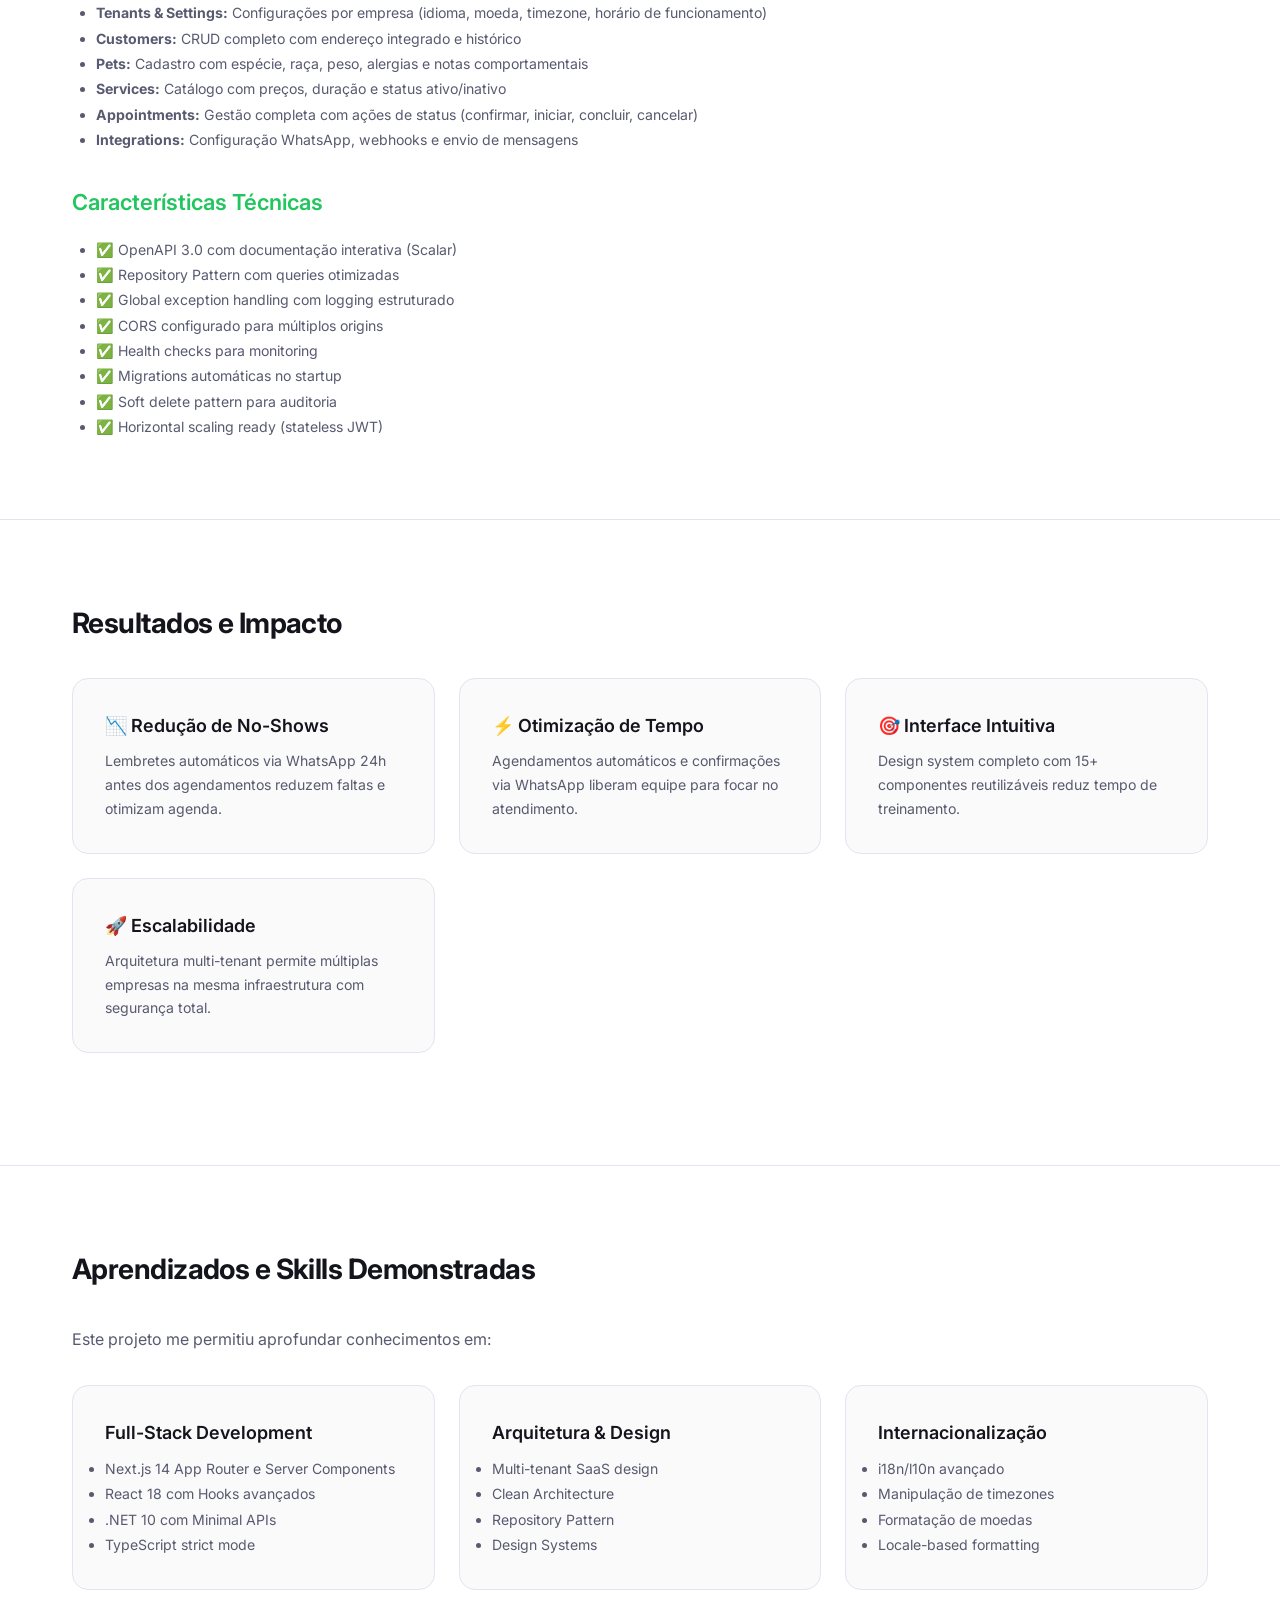
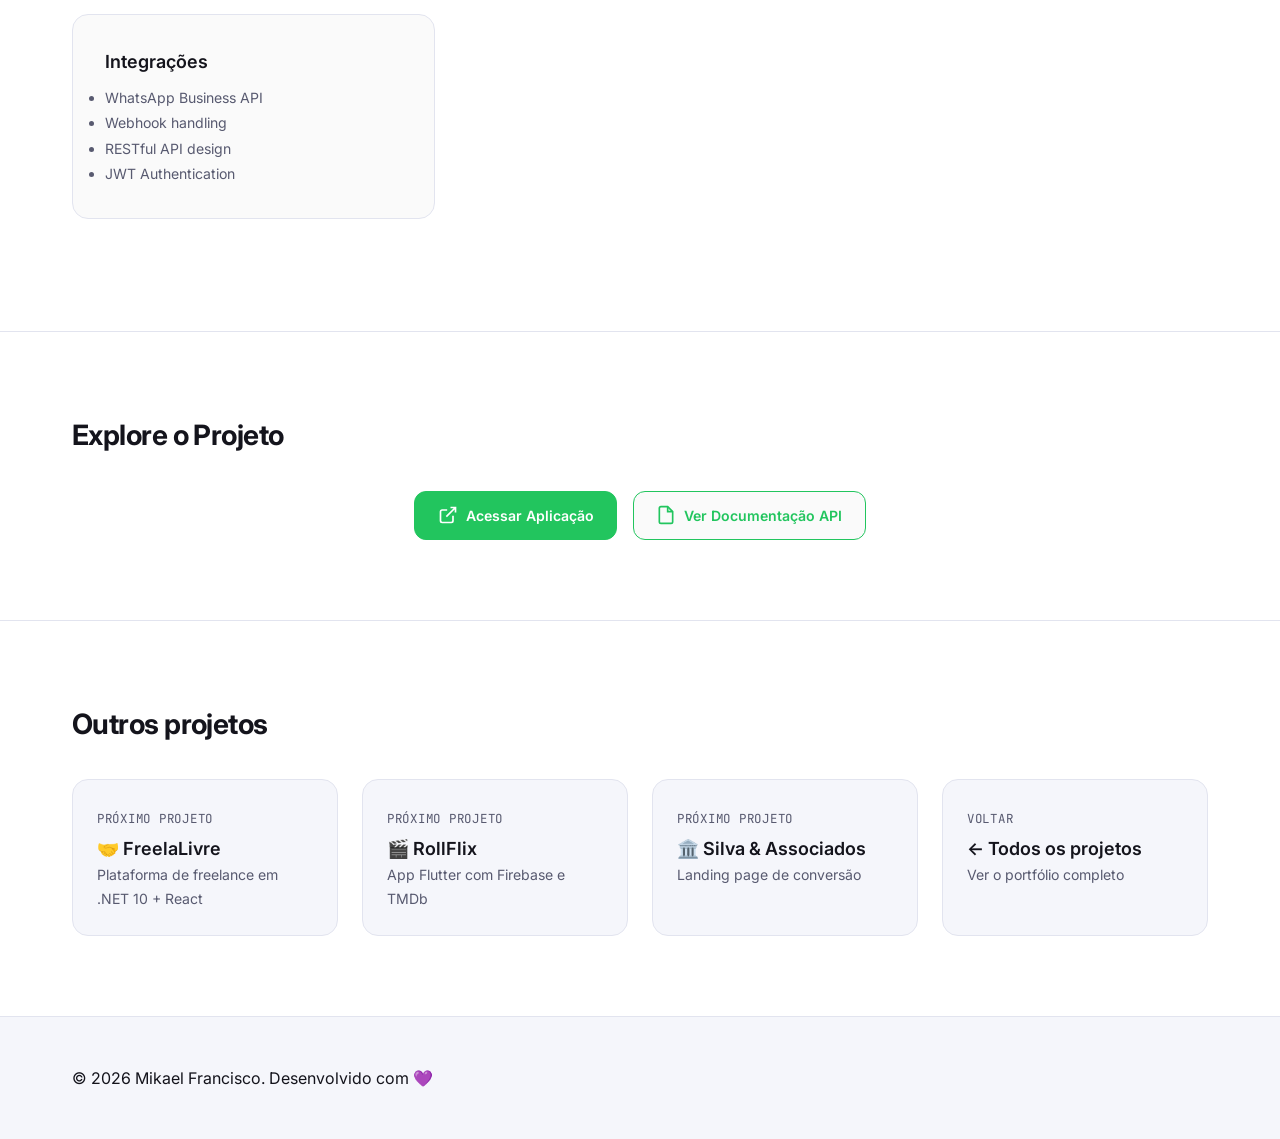
==== commit effdbf4d: "feat: adiciona o FreelaLivre (plataforma de freelance) ao portfólio - Card em destaque na seção de p" ====
--- a/petrukio.html
+++ b/petrukio.html
@@ -574,6 +574,11 @@
         <div class="container">
             <h2 class="case-section-title">Outros projetos</h2>
             <div class="case-nav-grid">
+                <a href="freelalivre.html" class="case-nav-card">
+                    <span class="case-nav-label">Próximo projeto</span>
+                    <p class="case-nav-title">🤝 FreelaLivre</p>
+                    <p class="feature-description">Plataforma de freelance em .NET 10 + React</p>
+                </a>
                 <a href="rollflix.html" class="case-nav-card">
                     <span class="case-nav-label">Próximo projeto</span>
                     <p class="case-nav-title">🎬 RollFlix</p>
@@ -584,11 +589,6 @@
                     <p class="case-nav-title">🏛️ Silva & Associados</p>
                     <p class="feature-description">Landing page de conversão</p>
                 </a>
-                <a href="youtube-clipper.html" class="case-nav-card">
-                    <span class="case-nav-label">Próximo projeto</span>
-                    <p class="case-nav-title">✂️ Clipper</p>
-                    <p class="feature-description">Cortes do YouTube com Python e IA local</p>
-                </a>
                 <a href="index.html#projects" class="case-nav-card">
                     <span class="case-nav-label">Voltar</span>
                     <p class="case-nav-title">← Todos os projetos</p>
--- a/style.css
+++ b/style.css
@@ -99,6 +99,14 @@
     --accent-gradient: linear-gradient(135deg, #fbbf24 0%, #f59e0b 100%);
     --accent-hover: #d97706;
     --glow-color: rgba(251, 191, 36, 0.4);
+}
+
+[data-project="freelalivre"] {
+    --accent-primary: #10b981;
+    --accent-secondary: #059669;
+    --accent-gradient: linear-gradient(135deg, #10b981 0%, #059669 100%);
+    --accent-hover: #047857;
+    --glow-color: rgba(16, 185, 129, 0.4);
 }
 
 [data-project="silva"] {
